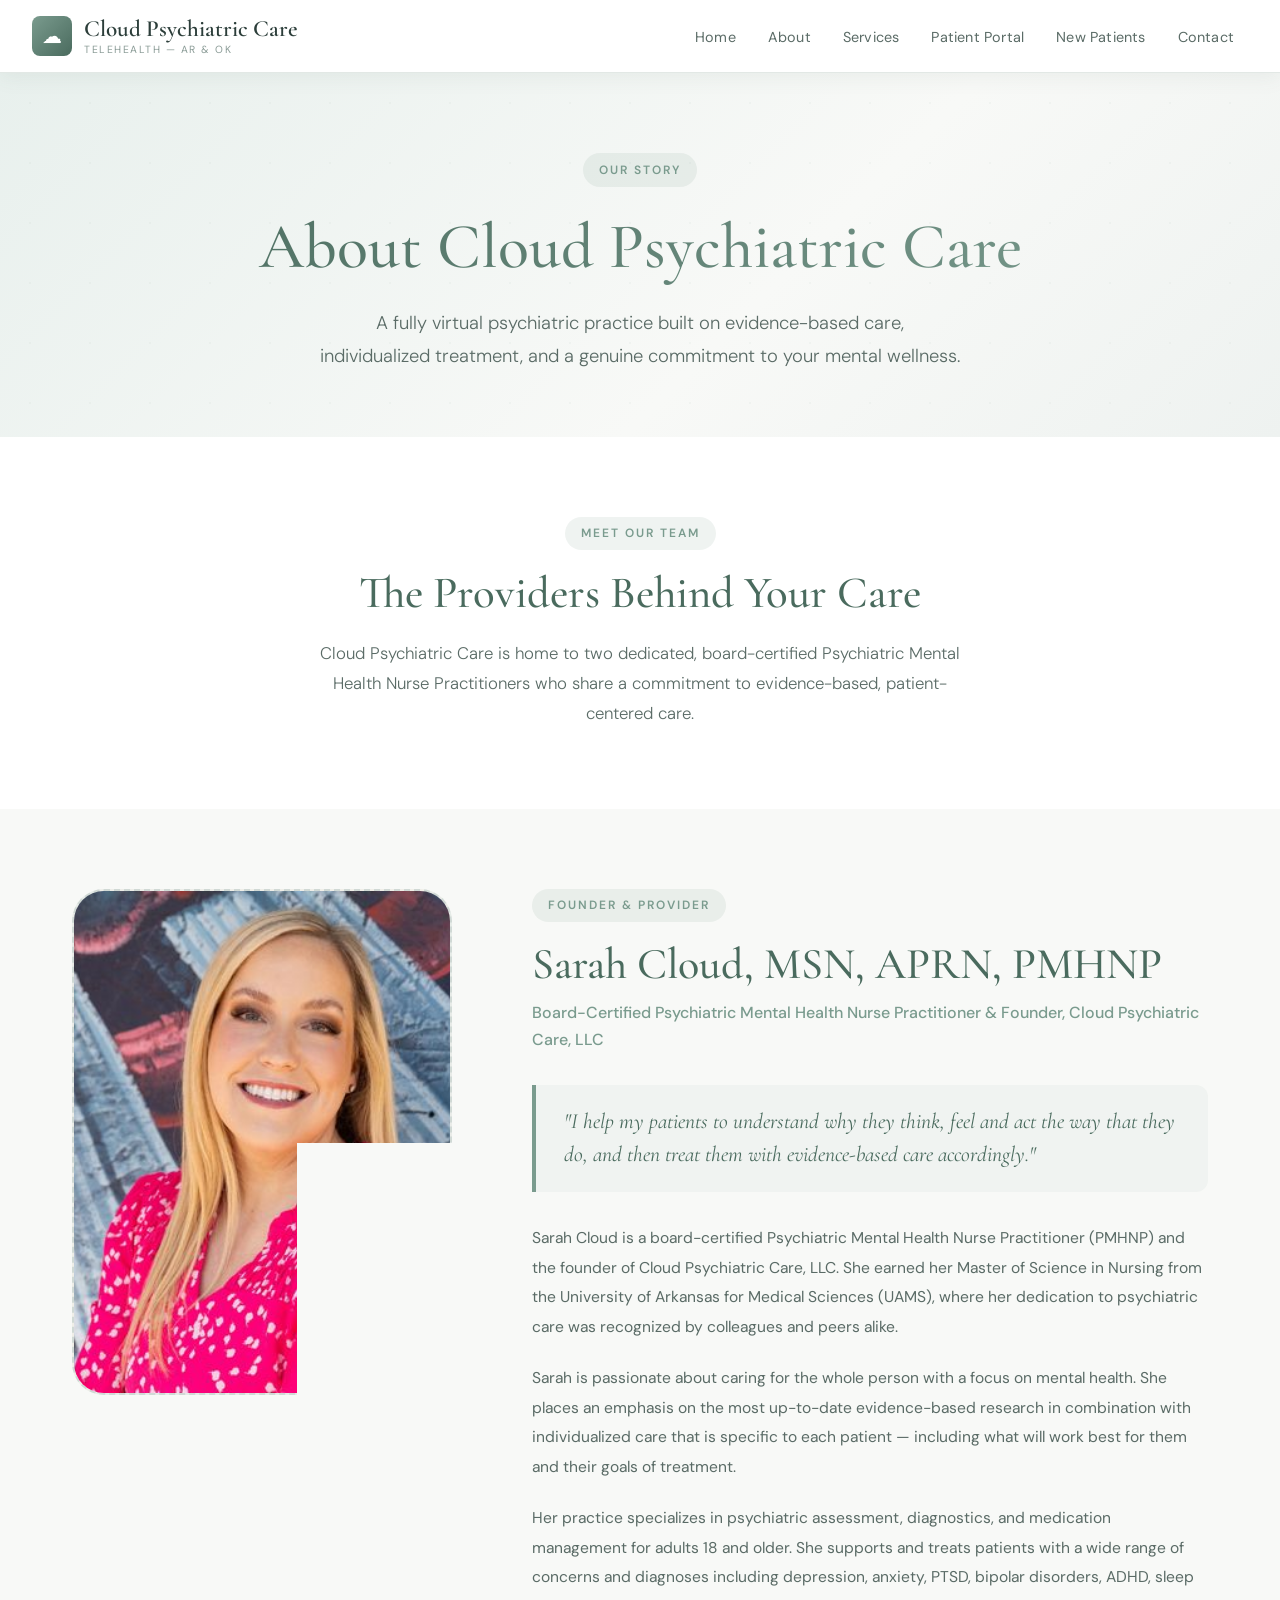
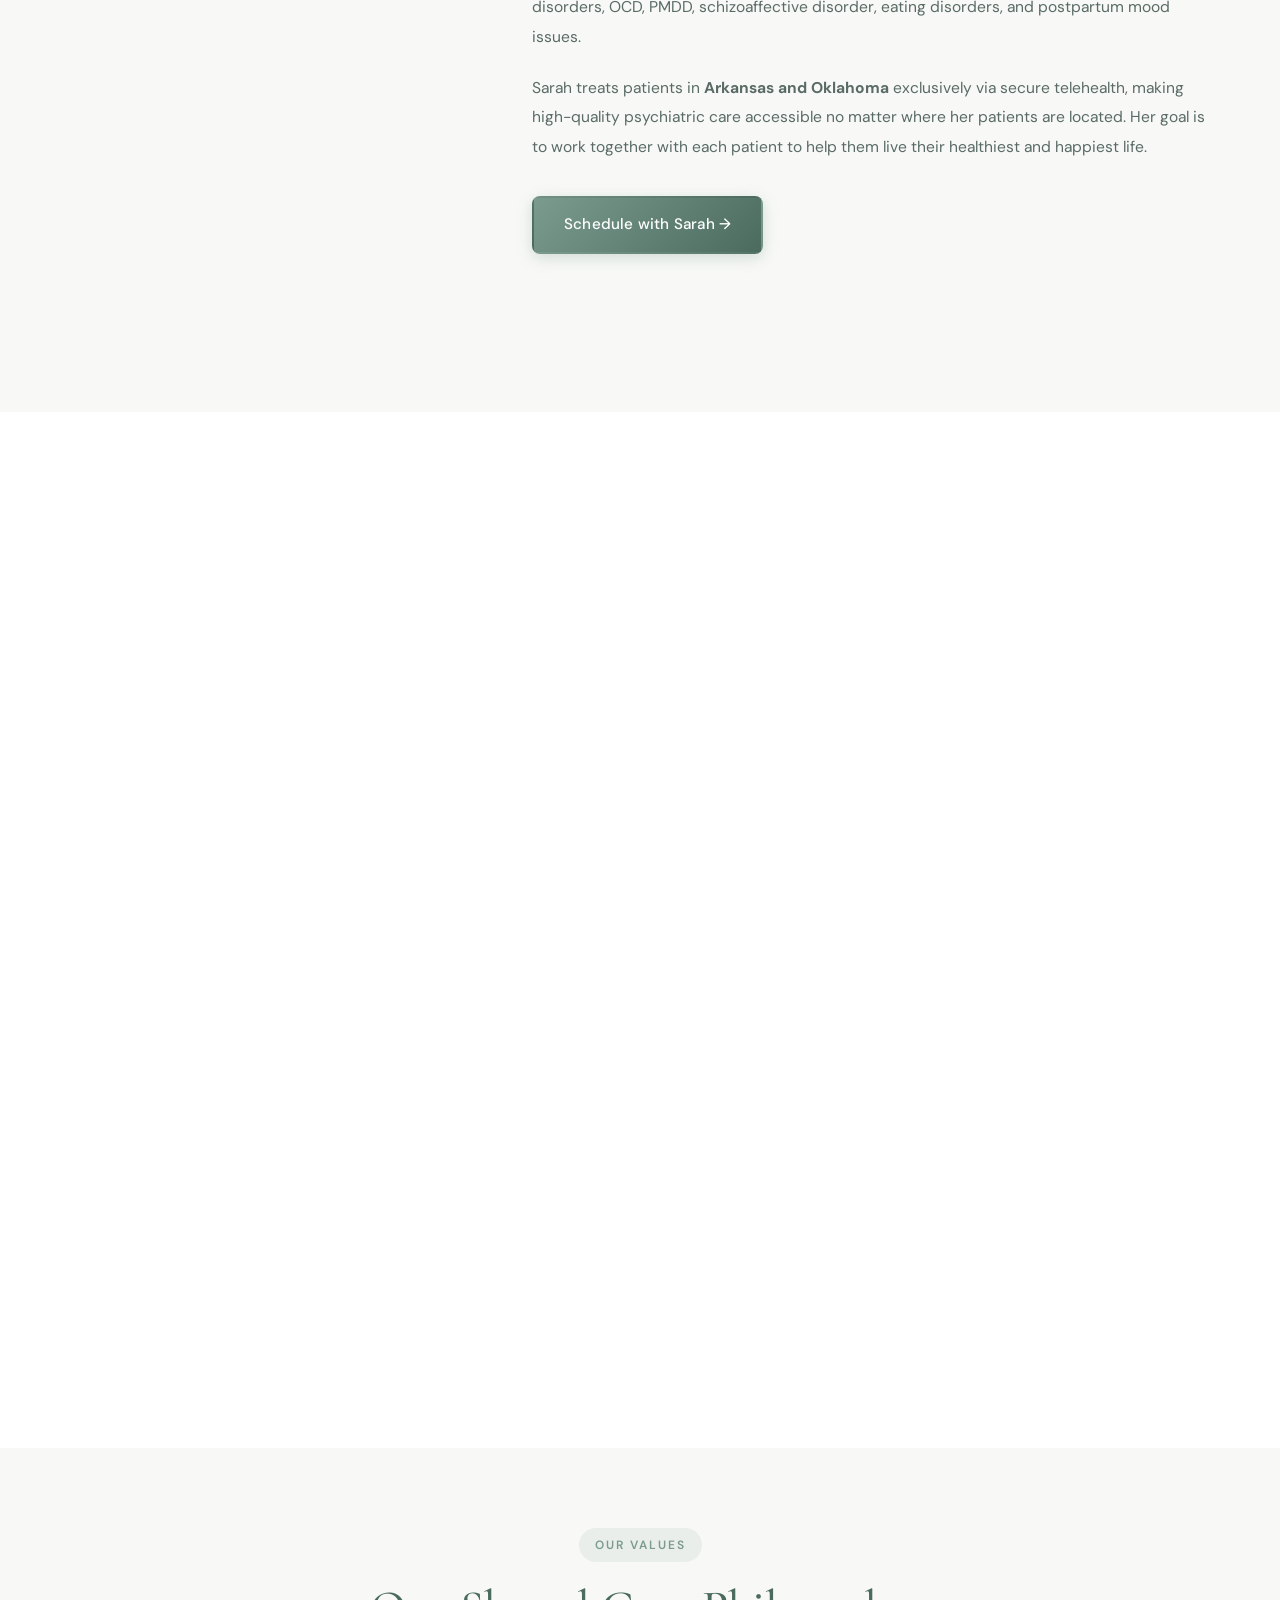
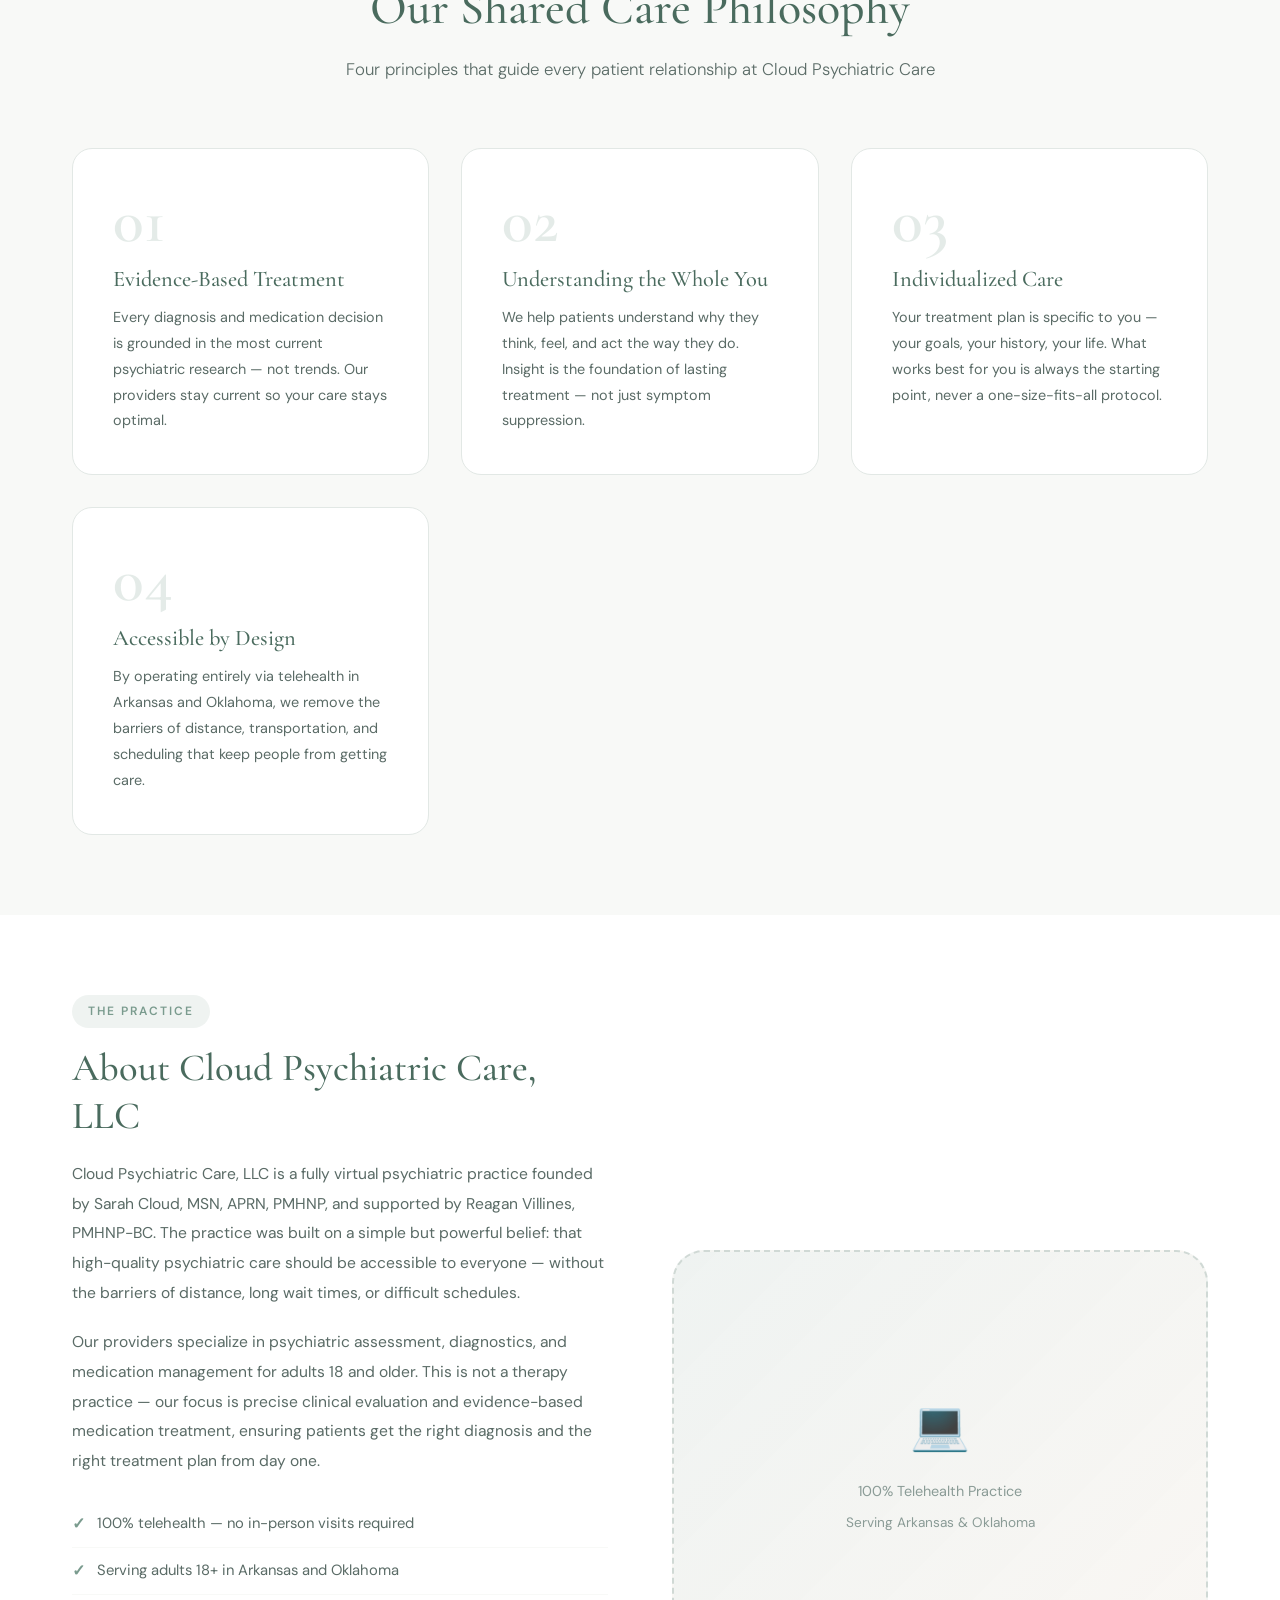
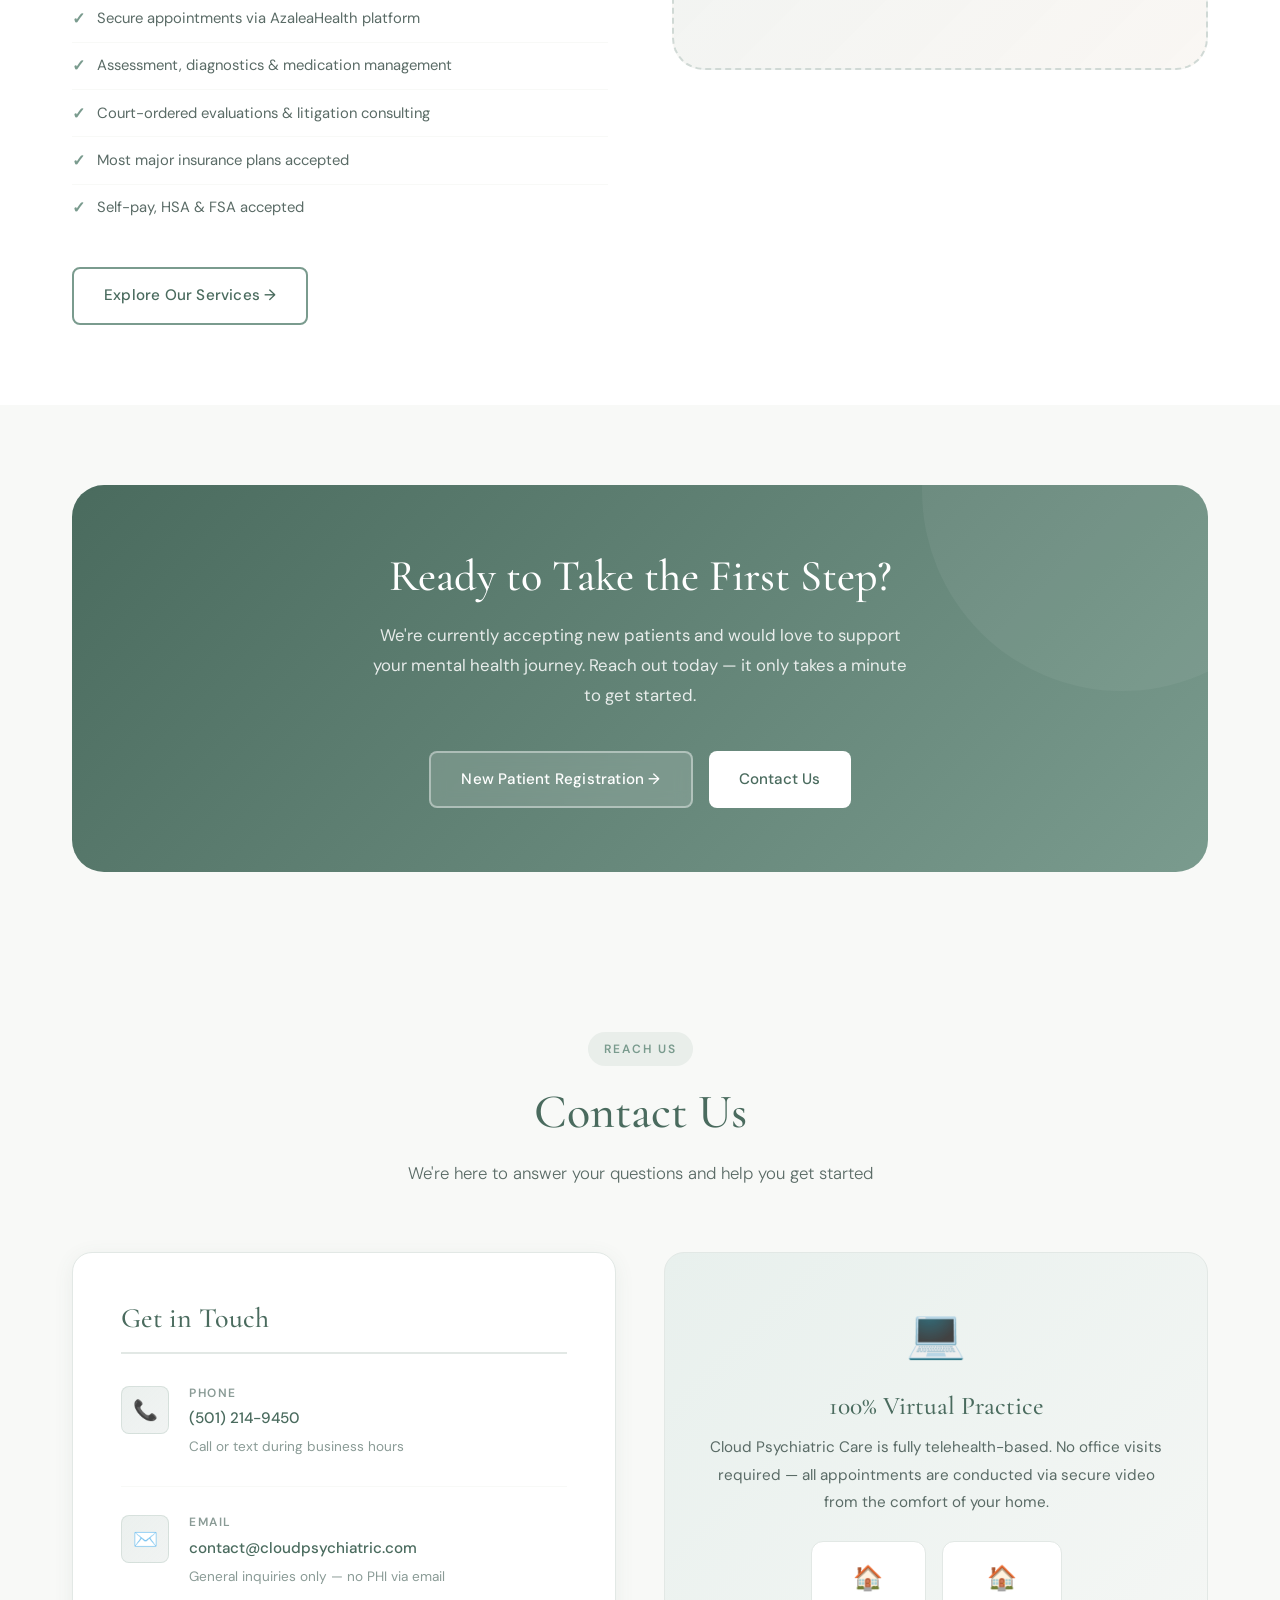
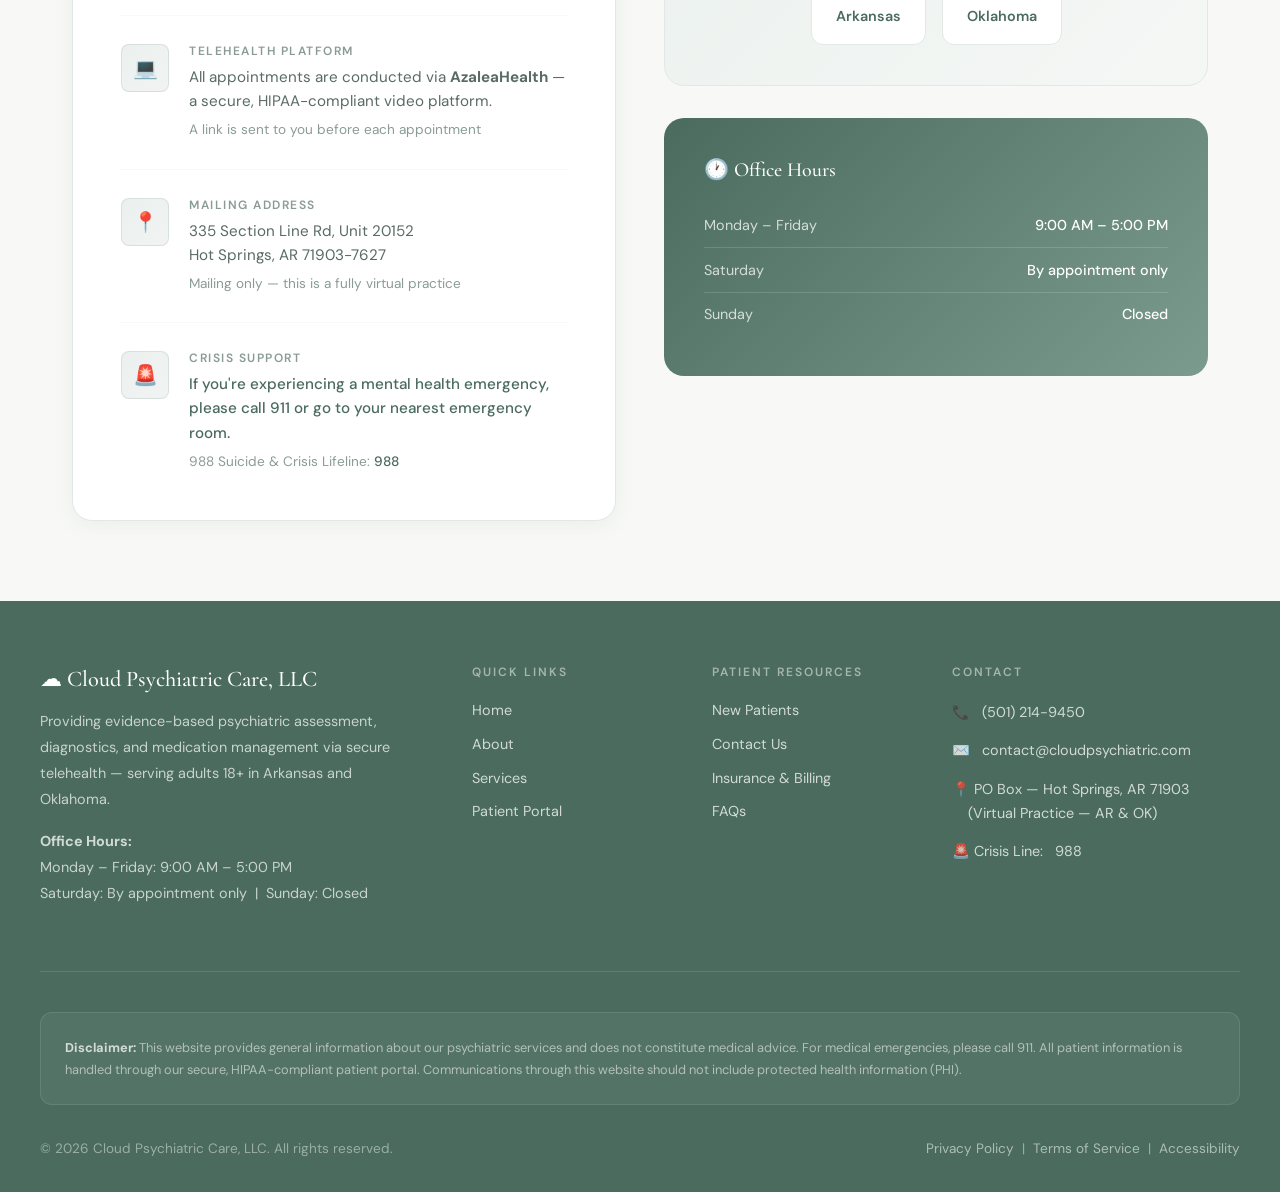
==== About.html @ fbfa19ee "adding in Reagan" ====
﻿<!DOCTYPE html>
<html lang="en">
<head>
    <meta charset="UTF-8">
    <meta name="viewport" content="width=device-width, initial-scale=1.0">
    <title>About — Cloud Psychiatric Care, LLC</title>
    <meta name="description" content="Meet Sarah Cloud, MSN, APRN, PMHNP — board-certified Psychiatric Mental Health Nurse Practitioner and founder of Cloud Psychiatric Care, LLC.">
    <link rel="stylesheet" href="Cloud_Style.css">
    <style>
        /* ── About-specific styles ── */

        /* Provider Bio Section */
        .provider-grid {
            display: grid;
            grid-template-columns: 380px 1fr;
            gap: 5rem;
            align-items: start;
        }

        .provider-photo-card {
            position: sticky;
            top: 6rem;
        }

        .provider-photo-frame {
            width: 100%;
            aspect-ratio: 3/4;
            background: linear-gradient(145deg, rgba(122,155,142,0.15), rgba(184,149,106,0.1));
            border-radius: var(--radius-xl);
            border: 2px dashed var(--neutral-border);
            display: flex;
            flex-direction: column;
            align-items: center;
            justify-content: center;
            color: var(--text-muted);
            text-align: center;
            padding: 2rem;
            font-size: 0.9rem;
            position: relative;
            overflow: hidden;
            margin-bottom: 1.5rem;
        }

            .provider-photo-frame::before {
                content: '';
                position: absolute;
                top: 0;
                left: 0;
                right: 0;
                height: 4px;
            }

            .provider-photo-frame .photo-icon {
                font-size: 4rem;
                margin-bottom: 1rem;
            }

        .provider-credentials {
            background: var(--white);
            border: 1px solid var(--neutral-mid);
            border-radius: var(--radius-lg);
            padding: 1.75rem;
            box-shadow: var(--shadow-soft);
        }

            .provider-credentials h4 {
                font-family: 'DM Sans', sans-serif;
                font-size: 0.72rem;
                font-weight: 600;
                letter-spacing: 2px;
                text-transform: uppercase;
                color: var(--text-muted);
                margin-bottom: 1.1rem;
            }

        .credential-item {
            display: flex;
            align-items: flex-start;
            gap: 0.75rem;
            padding: 0.65rem 0;
            border-bottom: 1px solid var(--neutral-light);
            font-size: 0.875rem;
            color: var(--text-secondary);
        }

            .credential-item:last-child {
                border-bottom: none;
            }

            .credential-item .badge {
                background: rgba(122,155,142,0.12);
                color: var(--primary-deep);
                border-radius: 4px;
                padding: 0.2rem 0.5rem;
                font-size: 0.72rem;
                font-weight: 600;
                letter-spacing: 0.5px;
                flex-shrink: 0;
                margin-top: 1px;
            }

        /* Bio Content */
        .provider-bio h2 {
            font-size: clamp(2rem, 3.5vw, 2.75rem);
            color: var(--primary-deep);
            margin-bottom: 0.5rem;
            line-height: 1.2;
        }

        .provider-bio .title {
            font-size: 1rem;
            color: var(--primary-sage);
            font-weight: 500;
            margin-bottom: 2rem;
            display: block;
            font-family: 'DM Sans', sans-serif;
        }

        .provider-bio p {
            color: var(--text-secondary);
            line-height: 1.9;
            margin-bottom: 1.35rem;
            font-size: 0.975rem;
        }

        .provider-bio blockquote {
            border-left: 4px solid var(--primary-sage);
            padding: 1.25rem 1.75rem;
            margin: 2rem 0;
            background: rgba(122,155,142,0.06);
            border-radius: 0 var(--radius-md) var(--radius-md) 0;
            font-family: 'Cormorant Garamond', serif;
            font-size: 1.35rem;
            color: var(--primary-deep);
            font-style: italic;
            line-height: 1.55;
        }

        /* ── Philosophy Section ── */
        .philosophy-grid {
            display: grid;
            grid-template-columns: repeat(auto-fit, minmax(280px, 1fr));
            gap: 2rem;
        }

        .philosophy-card {
            padding: 2.5rem;
            background: var(--white);
            border-radius: var(--radius-lg);
            border: 1px solid var(--neutral-mid);
            transition: var(--transition);
            position: relative;
            overflow: hidden;
        }

            .philosophy-card::before {
                content: '';
                position: absolute;
                top: 0;
                left: 0;
                right: 0;
                height: 3px;
                background: linear-gradient(90deg, var(--primary-sage), var(--primary-deep));
                transform: scaleX(0);
                transition: transform 0.3s ease;
                transform-origin: left;
            }

            .philosophy-card:hover::before {
                transform: scaleX(1);
            }

            .philosophy-card:hover {
                transform: translateY(-6px);
                box-shadow: var(--shadow-medium);
            }

        .philosophy-num {
            font-family: 'Cormorant Garamond', serif;
            font-size: 4rem;
            font-weight: 600;
            color: rgba(122,155,142,0.2);
            line-height: 1;
            margin-bottom: 0.75rem;
        }

        .philosophy-card h3 {
            font-size: 1.4rem;
            color: var(--primary-deep);
            margin-bottom: 0.75rem;
        }

        .philosophy-card p {
            color: var(--text-secondary);
            font-size: 0.9rem;
            line-height: 1.8;
        }

        /* ── Practice Section ── */
        .practice-grid {
            display: grid;
            grid-template-columns: 1fr 1fr;
            gap: 4rem;
            align-items: center;
        }

        .practice-content h2 {
            font-size: clamp(1.9rem, 3vw, 2.6rem);
            color: var(--primary-deep);
            margin-bottom: 1.25rem;
        }

        .practice-content p {
            color: var(--text-secondary);
            line-height: 1.9;
            margin-bottom: 1.25rem;
            font-size: 0.975rem;
        }

        .practice-features {
            list-style: none;
            margin: 1.5rem 0;
        }

            .practice-features li {
                display: flex;
                align-items: center;
                gap: 0.75rem;
                padding: 0.6rem 0;
                color: var(--text-secondary);
                font-size: 0.925rem;
                border-bottom: 1px solid var(--neutral-light);
            }

                .practice-features li:last-child {
                    border-bottom: none;
                }

                .practice-features li::before {
                    content: '✓';
                    color: var(--primary-sage);
                    font-weight: 700;
                    flex-shrink: 0;
                    font-size: 1rem;
                }

        .practice-visual {
            background: linear-gradient(135deg, rgba(122,155,142,0.12), rgba(184,149,106,0.08));
            border-radius: var(--radius-xl);
            min-height: 420px;
            display: flex;
            align-items: center;
            justify-content: center;
            border: 2px dashed var(--neutral-border);
            text-align: center;
            color: var(--text-muted);
            padding: 2rem;
            font-size: 0.9rem;
        }

            .practice-visual strong {
                display: block;
                font-size: 3rem;
                margin-bottom: 0.75rem;
            }

        /* ── CTA Banner ── */
        .cta-banner {
            background: linear-gradient(135deg, var(--primary-deep) 0%, var(--primary-sage) 100%);
            border-radius: var(--radius-xl);
            padding: 4rem;
            text-align: center;
            color: var(--white);
            position: relative;
            overflow: hidden;
        }

            .cta-banner::before {
                content: '';
                position: absolute;
                top: -50%;
                right: -10%;
                width: 400px;
                height: 400px;
                border-radius: 50%;
                background: rgba(255,255,255,0.05);
            }

            .cta-banner h2 {
                color: var(--white);
                font-size: clamp(1.9rem, 3.5vw, 2.75rem);
                margin-bottom: 1rem;
                position: relative;
            }

            .cta-banner p {
                color: rgba(255,255,255,0.85);
                font-size: 1.05rem;
                margin-bottom: 2.5rem;
                max-width: 540px;
                margin-left: auto;
                margin-right: auto;
                line-height: 1.8;
                position: relative;
            }

            .cta-banner .btn-group {
                display: flex;
                gap: 1rem;
                justify-content: center;
                flex-wrap: wrap;
                position: relative;
            }

        @media (max-width: 1024px) {
            .provider-grid {
                grid-template-columns: 1fr;
            }

            .provider-photo-card {
                position: static;
                max-width: 420px;
            }

            .practice-grid {
                grid-template-columns: 1fr;
                gap: 2.5rem;
            }

            .practice-visual {
                min-height: 280px;
            }
        }

        @media (max-width: 768px) {
            .cta-banner {
                padding: 3rem 2rem;
            }

            .provider-photo-frame {
                aspect-ratio: 4/3;
            }
        }
    </style>
</head>
<body>

<!-- ══════════════ HEADER ══════════════ -->
<header class="header">
    <nav class="nav-container">
        <a href="index.html" class="logo">
            <div class="logo-icon">☁</div>
            <div class="logo-text">
                Cloud Psychiatric Care
                <span>Telehealth &mdash; AR &amp; OK</span>
            </div>
        </a>
        <button class="mobile-menu-btn" onclick="toggleMobileMenu()" aria-label="Toggle navigation">☰</button>
        <ul class="nav-links" id="navLinks">
            <li><a href="index.html">Home</a></li>
            <li><a href="about.html">About</a></li>
            <li><a href="services.html">Services</a></li>
            <li><a href="index.html#portal">Patient Portal</a></li>
            <li><a href="index.html#new-patients">New Patients</a></li>
            <li><a href="#contact">Contact</a></li>
        </ul>
    </nav>
</header>
 
<!-- ══════════════ PAGE HERO ══════════════ -->
<section class="page-hero">
    <div class="container">
        <div class="page-hero__tag">Our Story</div>
        <h1 class="page-hero__title">About Cloud Psychiatric Care</h1>
        <p class="page-hero__subtitle">A fully virtual psychiatric practice built on evidence-based care, individualized treatment, and a genuine commitment to your mental wellness.</p>
    </div>
</section>
 
<!-- ══════════════ TEAM INTRO ══════════════ -->
<section class="section section--alt fade-in-section">
    <div class="container" style="text-align: center; max-width: 720px;">
        <div class="section-tag">Meet Our Team</div>
        <h2 class="section-title" style="font-size: clamp(2rem, 3.5vw, 2.8rem);">The Providers Behind Your Care</h2>
        <p class="section-subtitle">Cloud Psychiatric Care is home to two dedicated, board-certified Psychiatric Mental Health Nurse Practitioners who share a commitment to evidence-based, patient-centered care.</p>
    </div>
</section>
 
<!-- ══════════════ SARAH CLOUD ══════════════ -->
<section class="section fade-in-section" style="background: var(--neutral-light);">
    <div class="container">
        <div class="provider-grid">
 
                <div class="provider-photo-card">
                    <div class="provider-photo-frame" style="padding: 0; display: block;">
                        <img src="Sarah_Headshot.jpeg" 
                             alt="Sarah's Headshot" 
                             style="width: 100%; height: 100%; object-fit: cover; display: block;">
                </div>
                <div class="provider-credentials">
                    <h4>Credentials &amp; Qualifications</h4>
                    <div class="credential-item">
                        <span class="badge">PMHNP</span> Board-Certified Psychiatric Mental Health Nurse Practitioner
                    </div>
                    <div class="credential-item">
                        <span class="badge">MSN</span> Master of Science in Nursing — UAMS
                    </div>
                    <div class="credential-item">
                        <span class="badge">APRN</span> Advanced Practice Registered Nurse
                    </div>
                    <div class="credential-item">
                        <span class="badge">AR</span> Licensed — Arkansas Board of Nursing (#120620)
                    </div>
                    <div class="credential-item">
                        <span class="badge">OK</span> Licensed — Oklahoma State Board of Nursing
                    </div>
                    <div class="credential-item">
                        <span class="badge">RX</span> Licensed to Prescribe in AR &amp; OK
                    </div>
                    <div class="credential-item">
                        <span class="badge">SPEC</span> Assessment, Diagnostics &amp; Medication Management
                    </div>
                </div>
            </div>
 
            <div class="provider-bio">
                <div class="section-tag">Founder &amp; Provider</div>
                <h2>Sarah Cloud, MSN, APRN, PMHNP</h2>
                <span class="title">Board-Certified Psychiatric Mental Health Nurse Practitioner &amp; Founder, Cloud Psychiatric Care, LLC</span>
 
                <blockquote>
                    "I help my patients to understand why they think, feel and act the way that they do, and then treat them with evidence-based care accordingly."
                </blockquote>
 
                <p>Sarah Cloud is a board-certified Psychiatric Mental Health Nurse Practitioner (PMHNP) and the founder of Cloud Psychiatric Care, LLC. She earned her Master of Science in Nursing from the University of Arkansas for Medical Sciences (UAMS), where her dedication to psychiatric care was recognized by colleagues and peers alike.</p>
 
                <p>Sarah is passionate about caring for the whole person with a focus on mental health. She places an emphasis on the most up-to-date evidence-based research in combination with individualized care that is specific to each patient — including what will work best for them and their goals of treatment.</p>
 
                <p>Her practice specializes in psychiatric assessment, diagnostics, and medication management for adults 18 and older. She supports and treats patients with a wide range of concerns and diagnoses including depression, anxiety, PTSD, bipolar disorders, ADHD, sleep disorders, OCD, PMDD, schizoaffective disorder, eating disorders, and postpartum mood issues.</p>
 
                <p>Sarah treats patients in <strong>Arkansas and Oklahoma</strong> exclusively via secure telehealth, making high-quality psychiatric care accessible no matter where her patients are located. Her goal is to work together with each patient to help them live their healthiest and happiest life.</p>
 
                <a href="index.html#new-patients" class="btn btn--primary" style="margin-top: 0.75rem;">Schedule with Sarah →</a>
            </div>
        </div>
    </div>
</section>
 
<!-- ══════════════ REAGAN VILLINES ══════════════ -->
<section class="section section--alt fade-in-section">
    <div class="container">
        <div class="provider-grid">
 
            <div class="provider-photo-card">
                <div class="provider-photo-frame" style="padding: 0; display: block;">
                    <img src="Sarah_Headshot.jpeg" 
                            alt="Sarah's Headshot" 
                            style="width: 100%; height: 100%; object-fit: cover; display: block;">
                </div>
                <div class="provider-credentials">
                    <h4>Credentials &amp; Qualifications</h4>
                    <div class="credential-item">
                        <span class="badge">PMHNP-BC</span> Board-Certified Psychiatric Mental Health Nurse Practitioner
                    </div>
                    <div class="credential-item">
                        <span class="badge">25+</span> Years in the Medical Field
                    </div>
                    <div class="credential-item">
                        <span class="badge">SPEC</span> Medication Management &amp; Psychotherapy
                    </div>
                    <div class="credential-item">
                        <span class="badge">FOCUS</span> Holistic Mental Wellness &amp; Inner Growth
                    </div>
                </div>
            </div>
 
            <div class="provider-bio">
                <div class="section-tag">Provider</div>
                <h2>Reagan Villines, PMHNP-BC</h2>
                <span class="title">Board-Certified Psychiatric Mental Health Nurse Practitioner</span>
 
                <blockquote>
                    "True healing comes from within — there is no quick fix. My goal is to empower my patients to take back control of their lives."
                </blockquote>
 
                <p>Reagan Villines, PMHNP-BC, is a board-certified Psychiatric Mental Health Nurse Practitioner with over 25 years of experience in the medical field. Throughout her career, she has remained steadfast in her dedication to helping each person she encounters become the best version of themselves.</p>
 
                <p>Reagan takes a personalized approach to mental wellness, blending medication management, psychotherapy, and inner growth practices to help her patients thrive. She believes that true healing comes from within — with no quick fix — and that sustainable wellbeing is built through insight, intention, and consistent support.</p>
 
                <p>Her goal is to empower patients to take back control of their lives, guiding them toward clarity, balance, and lasting well-being. Reagan meets each patient where they are and walks alongside them on the journey forward.</p>
 
                <a href="index.html#new-patients" class="btn btn--primary" style="margin-top: 0.75rem;">Schedule with Reagan →</a>
            </div>
        </div>
    </div>
</section>
 
<!-- ══════════════ SHARED PHILOSOPHY ══════════════ -->
<section class="section fade-in-section" style="background: var(--neutral-light);">
    <div class="container">
        <div class="section-header">
            <div class="section-tag">Our Values</div>
            <h2 class="section-title">Our Shared Care Philosophy</h2>
            <p class="section-subtitle">Four principles that guide every patient relationship at Cloud Psychiatric Care</p>
        </div>
        <div class="philosophy-grid">
            <div class="philosophy-card">
                <div class="philosophy-num">01</div>
                <h3>Evidence-Based Treatment</h3>
                <p>Every diagnosis and medication decision is grounded in the most current psychiatric research — not trends. Our providers stay current so your care stays optimal.</p>
            </div>
            <div class="philosophy-card">
                <div class="philosophy-num">02</div>
                <h3>Understanding the Whole You</h3>
                <p>We help patients understand why they think, feel, and act the way they do. Insight is the foundation of lasting treatment — not just symptom suppression.</p>
            </div>
            <div class="philosophy-card">
                <div class="philosophy-num">03</div>
                <h3>Individualized Care</h3>
                <p>Your treatment plan is specific to you — your goals, your history, your life. What works best for you is always the starting point, never a one-size-fits-all protocol.</p>
            </div>
            <div class="philosophy-card">
                <div class="philosophy-num">04</div>
                <h3>Accessible by Design</h3>
                <p>By operating entirely via telehealth in Arkansas and Oklahoma, we remove the barriers of distance, transportation, and scheduling that keep people from getting care.</p>
            </div>
        </div>
    </div>
</section>
 
<!-- ══════════════ ABOUT THE PRACTICE ══════════════ -->
<section class="section section--alt fade-in-section">
    <div class="container">
        <div class="practice-grid">
            <div class="practice-content">
                <div class="section-tag">The Practice</div>
                <h2>About Cloud Psychiatric Care, LLC</h2>
                <p>Cloud Psychiatric Care, LLC is a fully virtual psychiatric practice founded by Sarah Cloud, MSN, APRN, PMHNP, and supported by Reagan Villines, PMHNP-BC. The practice was built on a simple but powerful belief: that high-quality psychiatric care should be accessible to everyone — without the barriers of distance, long wait times, or difficult schedules.</p>
                <p>Our providers specialize in psychiatric assessment, diagnostics, and medication management for adults 18 and older. This is not a therapy practice — our focus is precise clinical evaluation and evidence-based medication treatment, ensuring patients get the right diagnosis and the right treatment plan from day one.</p>
                <ul class="practice-features">
                    <li>100% telehealth — no in-person visits required</li>
                    <li>Serving adults 18+ in Arkansas and Oklahoma</li>
                    <li>Secure appointments via AzaleaHealth platform</li>
                    <li>Assessment, diagnostics &amp; medication management</li>
                    <li>Court-ordered evaluations &amp; litigation consulting</li>
                    <li>Most major insurance plans accepted</li>
                    <li>Self-pay, HSA &amp; FSA accepted</li>
                </ul>
                <a href="services.html" class="btn btn--secondary" style="margin-top: 0.75rem;">Explore Our Services →</a>
            </div>
            <div class="practice-visual">
                <div>
                    <strong>💻</strong>
                    100% Telehealth Practice<br>
                    <span style="font-size: 0.85rem; margin-top: 0.5rem; display: block;">Serving Arkansas &amp; Oklahoma</span>
                </div>
            </div>
        </div>
    </div>
</section>
 
<!-- ══════════════ CTA ══════════════ -->
<section class="section fade-in-section" style="background: var(--neutral-light);">
    <div class="container">
        <div class="cta-banner">
            <h2>Ready to Take the First Step?</h2>
            <p>We're currently accepting new patients and would love to support your mental health journey. Reach out today — it only takes a minute to get started.</p>
            <div class="btn-group">
                <a href="index.html#new-patients" class="btn btn--ghost">New Patient Registration →</a>
                <a href="#contact" class="btn" style="background: var(--white); color: var(--primary-deep); border: none;">Contact Us</a>
            </div>
        </div>
    </div>
</section>
 
<!-- ══════════════ CONTACT ══════════════ -->
<section id="contact" class="section contact-section fade-in-section">
    <div class="container">
        <div class="section-header">
            <div class="section-tag">Reach Us</div>
            <h2 class="section-title">Contact Us</h2>
            <p class="section-subtitle">We're here to answer your questions and help you get started</p>
        </div>
        <div class="contact-grid">
            <div class="contact-info-panel">
                <h3>Get in Touch</h3>
                <div class="contact-item">
                    <div class="contact-icon">📞</div>
                    <div class="contact-details">
                        <h4>Phone</h4>
                        <p><a href="tel:5012149450">(501) 214-9450</a></p>
                        <p class="note">Call or text during business hours</p>
                    </div>
                </div>
                <div class="contact-item">
                    <div class="contact-icon">✉️</div>
                    <div class="contact-details">
                        <h4>Email</h4>
                        <p><a href="mailto:contact@cloudpsychiatric.com">contact@cloudpsychiatric.com</a></p>
                        <p class="note">General inquiries only — no PHI via email</p>
                    </div>
                </div>
                <div class="contact-item">
                    <div class="contact-icon">💻</div>
                    <div class="contact-details">
                        <h4>Telehealth Platform</h4>
                        <p>All appointments are conducted via <strong>AzaleaHealth</strong> — a secure, HIPAA-compliant video platform.</p>
                        <p class="note">A link is sent to you before each appointment</p>
                    </div>
                </div>
                <div class="contact-item">
                    <div class="contact-icon">📍</div>
                    <div class="contact-details">
                        <h4>Mailing Address</h4>
                        <p>335 Section Line Rd, Unit 20152<br>Hot Springs, AR 71903-7627</p>
                        <p class="note">Mailing only — this is a fully virtual practice</p>
                    </div>
                </div>
                <div class="contact-item">
                    <div class="contact-icon">🚨</div>
                    <div class="contact-details">
                        <h4>Crisis Support</h4>
                        <p class="contact-crisis">If you're experiencing a mental health emergency, please call 911 or go to your nearest emergency room.</p>
                        <p class="note">988 Suicide &amp; Crisis Lifeline: <a href="tel:988">988</a></p>
                    </div>
                </div>
            </div>
            <div>
                <div style="background: linear-gradient(135deg, #E8F0ED, #F5F7F5); border-radius: var(--radius-lg); padding: 2.5rem; border: 1px solid var(--neutral-mid); margin-bottom: 1.5rem; text-align: center;">
                    <div style="font-size: 3rem; margin-bottom: 1rem;">💻</div>
                    <h3 style="color: var(--primary-deep); font-size: 1.6rem; margin-bottom: 0.75rem;">100% Virtual Practice</h3>
                    <p style="color: var(--text-secondary); font-size: 0.95rem; line-height: 1.8; margin-bottom: 1.5rem;">Cloud Psychiatric Care is fully telehealth-based. No office visits required — all appointments are conducted via secure video from the comfort of your home.</p>
                    <div style="display: flex; gap: 1rem; justify-content: center; flex-wrap: wrap;">
                        <div style="background: var(--white); border: 1px solid var(--neutral-mid); border-radius: var(--radius-md); padding: 1rem 1.5rem; text-align: center;">
                            <div style="font-size: 1.5rem;">🏠</div>
                            <div style="font-weight: 600; color: var(--primary-deep); font-size: 0.9rem; margin-top: 0.35rem;">Arkansas</div>
                        </div>
                        <div style="background: var(--white); border: 1px solid var(--neutral-mid); border-radius: var(--radius-md); padding: 1rem 1.5rem; text-align: center;">
                            <div style="font-size: 1.5rem;">🏠</div>
                            <div style="font-weight: 600; color: var(--primary-deep); font-size: 0.9rem; margin-top: 0.35rem;">Oklahoma</div>
                        </div>
                    </div>
                </div>
                <div class="hours-card">
                    <h4>🕐 Office Hours</h4>
                    <div class="hours-row"><span class="day">Monday – Friday</span><span class="time">9:00 AM – 5:00 PM</span></div>
                    <div class="hours-row"><span class="day">Saturday</span><span class="time">By appointment only</span></div>
                    <div class="hours-row"><span class="day">Sunday</span><span class="time">Closed</span></div>
                </div>
            </div>
        </div>
    </div>
</section>
 
<!-- ══════════════ FOOTER ══════════════ -->
<footer class="footer">
    <div class="footer-container">
        <div class="footer-grid">
            <div class="footer-brand">
                <h3>☁ Cloud Psychiatric Care, LLC</h3>
                <p>Providing evidence-based psychiatric assessment, diagnostics, and medication management via secure telehealth — serving adults 18+ in Arkansas and Oklahoma.</p>
                <p><strong style="color: rgba(255,255,255,0.75);">Office Hours:</strong><br>
                Monday – Friday: 9:00 AM – 5:00 PM<br>
                Saturday: By appointment only &nbsp;|&nbsp; Sunday: Closed</p>
            </div>
            <div class="footer-col">
                <h4>Quick Links</h4>
                <ul class="footer-links">
                    <li><a href="index.html">Home</a></li>
                    <li><a href="about.html">About</a></li>
                    <li><a href="services.html">Services</a></li>
                    <li><a href="index.html#portal">Patient Portal</a></li>
                </ul>
            </div>
            <div class="footer-col">
                <h4>Patient Resources</h4>
                <ul class="footer-links">
                    <li><a href="index.html#new-patients">New Patients</a></li>
                    <li><a href="#contact">Contact Us</a></li>
                    <li><a href="#">Insurance &amp; Billing</a></li>
                    <li><a href="#">FAQs</a></li>
                </ul>
            </div>
            <div class="footer-col">
                <h4>Contact</h4>
                <div class="footer-contact-item">📞 <a href="tel:5012149450">(501) 214-9450</a></div>
                <div class="footer-contact-item">✉️ <a href="mailto:contact@cloudpsychiatric.com">contact@cloudpsychiatric.com</a></div>
                <div class="footer-contact-item">📍 PO Box — Hot Springs, AR 71903<br>&nbsp;&nbsp;&nbsp;&nbsp;(Virtual Practice — AR &amp; OK)</div>
                <div class="footer-contact-item">🚨 Crisis Line: <a href="tel:988">988</a></div>
            </div>
        </div>
        <div class="disclaimer">
            <strong>Disclaimer:</strong> This website provides general information about our psychiatric services and does not constitute medical advice. For medical emergencies, please call 911. All patient information is handled through our secure, HIPAA-compliant patient portal. Communications through this website should not include protected health information (PHI).
        </div>
        <div class="footer-bottom">
            <p>&copy; 2026 Cloud Psychiatric Care, LLC. All rights reserved.</p>
            <p><a href="#">Privacy Policy</a> &nbsp;|&nbsp; <a href="#">Terms of Service</a> &nbsp;|&nbsp; <a href="#">Accessibility</a></p>
        </div>
    </div>
</footer>
 
<script src="main.js"></script>
</body>
</html>
---- Cloud_Style.css ----
﻿/* ============================================================
   Cloud Psychiatry — Shared Stylesheet
   ============================================================ */

@import url('https://fonts.googleapis.com/css2?family=Cormorant+Garamond:ital,wght@0,400;0,500;0,600;1,400;1,500&family=DM+Sans:wght@300;400;500;600&display=swap');

/* ── CSS Variables ── */
:root {
    --primary-sage: #7A9B8E;
    --primary-deep: #4A6B5E;
    --primary-light: #A8C4BA;
    --accent-warm: #B8956A;
    --accent-warm-light: #D4B08C;
    --neutral-light: #F8F9F7;
    --neutral-cream: #FAF8F5;
    --neutral-mid: #E2E8E5;
    --neutral-border: #D0D9D5;
    --text-primary: #2C3E3A;
    --text-secondary: #5A6B66;
    --text-muted: #8A9B96;
    --white: #FFFFFF;
    --shadow-soft: 0 4px 20px rgba(74, 107, 94, 0.08);
    --shadow-medium: 0 8px 30px rgba(74, 107, 94, 0.12);
    --shadow-strong: 0 16px 48px rgba(74, 107, 94, 0.16);
    --radius-sm: 8px;
    --radius-md: 12px;
    --radius-lg: 20px;
    --radius-xl: 32px;
    --transition: all 0.3s cubic-bezier(0.4, 0, 0.2, 1);
}

/* ── Reset & Base ── */
*, *::before, *::after {
    margin: 0;
    padding: 0;
    box-sizing: border-box;
}

html {
    scroll-behavior: smooth;
}

body {
    font-family: 'DM Sans', -apple-system, sans-serif;
    color: var(--text-primary);
    line-height: 1.7;
    background: var(--neutral-cream);
    overflow-x: hidden;
}

/* ── Typography ── */
h1, h2, h3, h4, h5, h6 {
    font-family: 'Cormorant Garamond', serif;
    font-weight: 500;
    line-height: 1.25;
    color: var(--text-primary);
}

a {
    color: var(--primary-deep);
    transition: var(--transition);
}

    a:hover {
        color: var(--primary-sage);
    }

img {
    max-width: 100%;
    height: auto;
    display: block;
}

/* ── Layout Utilities ── */
.container {
    max-width: 1200px;
    margin: 0 auto;
    padding: 0 2rem;
}

.container--wide {
    max-width: 1400px;
    margin: 0 auto;
    padding: 0 2rem;
}

.section {
    padding: 5rem 2rem;
    position: relative;
}

.section--alt {
    background: var(--white);
}

.section--dark {
    background: var(--primary-deep);
    color: var(--white);
}

.section-header {
    text-align: center;
    margin-bottom: 4rem;
}

.section-tag {
    display: inline-block;
    font-family: 'DM Sans', sans-serif;
    font-size: 0.75rem;
    font-weight: 600;
    letter-spacing: 2px;
    text-transform: uppercase;
    color: var(--primary-sage);
    margin-bottom: 1rem;
    background: rgba(122, 155, 142, 0.12);
    padding: 0.4rem 1rem;
    border-radius: 50px;
}

.section-title {
    font-size: clamp(2rem, 4vw, 3rem);
    margin-bottom: 1rem;
    color: var(--primary-deep);
}

.section-subtitle {
    font-size: 1.05rem;
    color: var(--text-secondary);
    max-width: 640px;
    margin: 0 auto;
    font-weight: 300;
    line-height: 1.8;
}

/* ── Buttons ── */
.btn {
    padding: 0.875rem 1.875rem;
    border-radius: var(--radius-sm);
    text-decoration: none;
    font-family: 'DM Sans', sans-serif;
    font-weight: 500;
    font-size: 0.95rem;
    transition: var(--transition);
    display: inline-flex;
    align-items: center;
    gap: 0.5rem;
    cursor: pointer;
    border: 2px solid transparent;
    letter-spacing: 0.2px;
    white-space: nowrap;
}

.btn--primary {
    background: linear-gradient(135deg, var(--primary-sage), var(--primary-deep));
    color: var(--white);
    box-shadow: 0 4px 15px rgba(122, 155, 142, 0.3);
    border-color: transparent;
}

    .btn--primary:hover {
        transform: translateY(-2px);
        box-shadow: 0 8px 25px rgba(122, 155, 142, 0.4);
        color: var(--white);
    }

.btn--secondary {
    background: transparent;
    color: var(--primary-deep);
    border-color: var(--primary-sage);
}

    .btn--secondary:hover {
        background: var(--primary-sage);
        color: var(--white);
        transform: translateY(-2px);
    }

.btn--ghost {
    background: rgba(255, 255, 255, 0.15);
    color: var(--white);
    border-color: rgba(255, 255, 255, 0.4);
    backdrop-filter: blur(8px);
}

    .btn--ghost:hover {
        background: rgba(255, 255, 255, 0.25);
        color: var(--white);
        transform: translateY(-2px);
    }

/* ── Header / Navigation ── */
.header {
    background: rgba(255, 255, 255, 0.95);
    backdrop-filter: blur(12px);
    -webkit-backdrop-filter: blur(12px);
    position: sticky;
    top: 0;
    z-index: 1000;
    box-shadow: var(--shadow-soft);
    transition: var(--transition);
    border-bottom: 1px solid var(--neutral-mid);
}

    .header.scrolled {
        box-shadow: var(--shadow-medium);
    }

.nav-container {
    max-width: 1400px;
    margin: 0 auto;
    padding: 1rem 2rem;
    display: flex;
    justify-content: space-between;
    align-items: center;
}

/* Logo */
.logo {
    display: flex;
    align-items: center;
    gap: 0.75rem;
    text-decoration: none;
    flex-shrink: 0;
}

.logo-icon {
    width: 40px;
    height: 40px;
    background: linear-gradient(135deg, var(--primary-sage), var(--primary-deep));
    border-radius: var(--radius-sm);
    display: flex;
    align-items: center;
    justify-content: center;
    color: var(--white);
    font-size: 1.25rem;
    flex-shrink: 0;
}

.logo-text {
    font-family: 'Cormorant Garamond', serif;
    font-size: 1.45rem;
    font-weight: 600;
    color: var(--text-primary);
    line-height: 1.2;
}

    .logo-text span {
        display: block;
        font-size: 0.65rem;
        font-family: 'DM Sans', sans-serif;
        font-weight: 400;
        letter-spacing: 1.5px;
        text-transform: uppercase;
        color: var(--text-muted);
    }

/* Nav Links */
.nav-links {
    display: flex;
    gap: 0.25rem;
    list-style: none;
    align-items: center;
}

    .nav-links a {
        text-decoration: none;
        color: var(--text-secondary);
        font-weight: 400;
        font-size: 0.9rem;
        letter-spacing: 0.2px;
        transition: var(--transition);
        padding: 0.5rem 0.875rem;
        border-radius: var(--radius-sm);
        position: relative;
    }

        .nav-links a:hover {
            color: var(--primary-deep);
            background: rgba(122, 155, 142, 0.08);
        }

        .nav-links a.active {
            color: var(--primary-deep);
            font-weight: 500;
        }

            .nav-links a.active::after {
                content: '';
                position: absolute;
                bottom: 2px;
                left: 0.875rem;
                right: 0.875rem;
                height: 2px;
                background: var(--primary-sage);
                border-radius: 2px;
            }

    .nav-links .nav-cta a {
        background: linear-gradient(135deg, var(--primary-sage), var(--primary-deep));
        color: var(--white);
        padding: 0.5rem 1.25rem;
        border-radius: var(--radius-sm);
        font-weight: 500;
    }

        .nav-links .nav-cta a:hover {
            transform: translateY(-1px);
            box-shadow: 0 4px 12px rgba(122, 155, 142, 0.35);
            color: var(--white);
            background: linear-gradient(135deg, var(--primary-sage), var(--primary-deep));
        }

        .nav-links .nav-cta a.active::after {
            display: none;
        }

/* Mobile Menu */
.mobile-menu-btn {
    display: none;
    background: none;
    border: none;
    font-size: 1.5rem;
    color: var(--text-primary);
    cursor: pointer;
    padding: 0.25rem;
    line-height: 1;
}

/* ── Page Hero (reusable for inner pages) ── */
.page-hero {
    background: linear-gradient(135deg, #E8F0ED 0%, #F8F9F7 60%, #EEF2F0 100%);
    padding: 5rem 2rem 4rem;
    position: relative;
    overflow: hidden;
    text-align: center;
}

    .page-hero::before {
        content: '';
        position: absolute;
        inset: 0;
        background: url("data:image/svg+xml,%3Csvg width='60' height='60' xmlns='http://www.w3.org/2000/svg'%3E%3Cpath d='M0 0h60v60H0z' fill='none'/%3E%3Ccircle cx='30' cy='30' r='1' fill='rgba(122,155,142,0.12)'/%3E%3C/svg%3E");
        opacity: 0.6;
    }

    .page-hero .container {
        position: relative;
        z-index: 1;
    }

.page-hero__tag {
    display: inline-block;
    font-size: 0.75rem;
    font-weight: 600;
    letter-spacing: 2px;
    text-transform: uppercase;
    color: var(--primary-sage);
    background: rgba(122, 155, 142, 0.12);
    padding: 0.4rem 1rem;
    border-radius: 50px;
    margin-bottom: 1.25rem;
}

.page-hero__title {
    font-size: clamp(2.5rem, 5vw, 4rem);
    color: var(--primary-deep);
    margin-bottom: 1.25rem;
    background: linear-gradient(135deg, var(--primary-deep), var(--primary-sage));
    -webkit-background-clip: text;
    -webkit-text-fill-color: transparent;
    background-clip: text;
}

.page-hero__subtitle {
    font-size: 1.15rem;
    color: var(--text-secondary);
    max-width: 640px;
    margin: 0 auto;
    line-height: 1.8;
    font-weight: 300;
}

/* ── Cards ── */
.card {
    background: var(--white);
    border-radius: var(--radius-lg);
    box-shadow: var(--shadow-soft);
    border: 1px solid var(--neutral-mid);
    transition: var(--transition);
    overflow: hidden;
}

    .card:hover {
        transform: translateY(-6px);
        box-shadow: var(--shadow-strong);
    }

/* Service Cards */
.service-card {
    background: var(--white);
    padding: 2.5rem;
    border-radius: var(--radius-lg);
    box-shadow: var(--shadow-soft);
    border: 1px solid var(--neutral-mid);
    transition: var(--transition);
}

    .service-card:hover {
        transform: translateY(-8px);
        box-shadow: var(--shadow-strong);
        border-color: var(--primary-light);
    }

.service-icon {
    width: 58px;
    height: 58px;
    background: linear-gradient(135deg, rgba(122,155,142,0.15), rgba(74,107,94,0.1));
    border-radius: var(--radius-md);
    display: flex;
    align-items: center;
    justify-content: center;
    font-size: 1.6rem;
    margin-bottom: 1.5rem;
    border: 1px solid rgba(122, 155, 142, 0.2);
}

.service-card h3 {
    font-size: 1.4rem;
    margin-bottom: 0.75rem;
    color: var(--primary-deep);
}

.service-card p {
    color: var(--text-secondary);
    line-height: 1.8;
    font-size: 0.95rem;
}

/* ── Portal Cards ── */
.portal-card {
    background: var(--white);
    padding: 3rem;
    border-radius: var(--radius-xl);
    box-shadow: var(--shadow-medium);
    border: 2px solid var(--neutral-mid);
    transition: var(--transition);
    text-align: center;
}

    .portal-card:hover {
        transform: translateY(-6px);
        border-color: var(--primary-sage);
        box-shadow: var(--shadow-strong);
    }

.portal-icon {
    width: 80px;
    height: 80px;
    background: linear-gradient(135deg, var(--primary-sage), var(--primary-deep));
    border-radius: 50%;
    display: flex;
    align-items: center;
    justify-content: center;
    color: var(--white);
    font-size: 2rem;
    margin: 0 auto 1.75rem;
}

.portal-card h3 {
    font-size: 1.9rem;
    margin-bottom: 1rem;
    color: var(--primary-deep);
}

.portal-card p {
    color: var(--text-secondary);
    margin-bottom: 2rem;
    line-height: 1.8;
}

/* ── Contact Section ── */
.contact-section {
    background: var(--neutral-light);
}

.contact-grid {
    display: grid;
    grid-template-columns: 1fr 1fr;
    gap: 3rem;
    align-items: start;
}

.contact-info-panel {
    background: var(--white);
    padding: 3rem;
    border-radius: var(--radius-lg);
    box-shadow: var(--shadow-soft);
    border: 1px solid var(--neutral-mid);
}

    .contact-info-panel h3 {
        font-size: 1.75rem;
        color: var(--primary-deep);
        margin-bottom: 2rem;
        padding-bottom: 1rem;
        border-bottom: 2px solid var(--neutral-mid);
    }

.contact-item {
    display: flex;
    align-items: flex-start;
    gap: 1.25rem;
    margin-bottom: 1.75rem;
    padding-bottom: 1.75rem;
    border-bottom: 1px solid var(--neutral-light);
}

    .contact-item:last-child {
        margin-bottom: 0;
        padding-bottom: 0;
        border-bottom: none;
    }

.contact-icon {
    width: 48px;
    height: 48px;
    background: linear-gradient(135deg, rgba(122,155,142,0.15), rgba(74,107,94,0.08));
    border-radius: var(--radius-sm);
    display: flex;
    align-items: center;
    justify-content: center;
    font-size: 1.25rem;
    flex-shrink: 0;
    border: 1px solid rgba(122, 155, 142, 0.2);
}

.contact-details h4 {
    font-family: 'DM Sans', sans-serif;
    font-size: 0.75rem;
    font-weight: 600;
    letter-spacing: 1.5px;
    text-transform: uppercase;
    color: var(--text-muted);
    margin-bottom: 0.35rem;
}

.contact-details p {
    color: var(--text-secondary);
    font-size: 0.95rem;
    line-height: 1.6;
}

.contact-details a {
    color: var(--primary-deep);
    text-decoration: none;
    font-weight: 500;
}

    .contact-details a:hover {
        color: var(--primary-sage);
    }

.contact-details .note {
    font-size: 0.85rem;
    color: var(--text-muted);
    margin-top: 0.35rem;
}

.contact-crisis {
    color: var(--primary-deep) !important;
    font-weight: 500;
}

.map-panel {
    background: var(--neutral-mid);
    border-radius: var(--radius-lg);
    overflow: hidden;
    min-height: 420px;
    display: flex;
    align-items: center;
    justify-content: center;
    border: 1px solid var(--neutral-border);
    position: relative;
}

.map-panel-placeholder {
    text-align: center;
    color: var(--text-muted);
    padding: 2rem;
}

    .map-panel-placeholder p {
        margin-top: 1rem;
        font-size: 0.9rem;
    }

/* ── Hours Card ── */
.hours-card {
    background: linear-gradient(135deg, var(--primary-deep), var(--primary-sage));
    color: var(--white);
    padding: 2.5rem;
    border-radius: var(--radius-lg);
    margin-top: 2rem;
}

    .hours-card h4 {
        color: var(--white);
        font-size: 1.25rem;
        margin-bottom: 1.25rem;
        display: flex;
        align-items: center;
        gap: 0.5rem;
    }

.hours-row {
    display: flex;
    justify-content: space-between;
    padding: 0.6rem 0;
    border-bottom: 1px solid rgba(255,255,255,0.15);
    font-size: 0.9rem;
}

    .hours-row:last-child {
        border-bottom: none;
    }

    .hours-row .day {
        color: rgba(255,255,255,0.75);
    }

    .hours-row .time {
        color: var(--white);
        font-weight: 500;
    }

/* ── Footer ── */
.footer {
    background: var(--primary-deep);
    color: var(--white);
    padding: 4rem 2rem 2rem;
}

.footer-container {
    max-width: 1200px;
    margin: 0 auto;
}

.footer-grid {
    display: grid;
    grid-template-columns: 2fr 1fr 1fr 1.5fr;
    gap: 3rem;
    padding-bottom: 3rem;
    border-bottom: 1px solid rgba(255, 255, 255, 0.12);
    margin-bottom: 2.5rem;
}

.footer-brand h3 {
    font-size: 1.4rem;
    color: var(--white);
    margin-bottom: 1rem;
}

.footer-brand p {
    color: rgba(255, 255, 255, 0.7);
    font-size: 0.9rem;
    line-height: 1.8;
    margin-bottom: 1rem;
}

.footer-col h4 {
    font-family: 'DM Sans', sans-serif;
    font-size: 0.75rem;
    font-weight: 600;
    letter-spacing: 2px;
    text-transform: uppercase;
    color: rgba(255,255,255,0.5);
    margin-bottom: 1.25rem;
}

.footer-links {
    list-style: none;
}

    .footer-links li {
        margin-bottom: 0.75rem;
        color: rgba(255, 255, 255, 0.7);
        font-size: 0.9rem;
        line-height: 1.5;
    }

    .footer-links a {
        color: rgba(255, 255, 255, 0.75);
        text-decoration: none;
        transition: var(--transition);
    }

        .footer-links a:hover {
            color: var(--white);
        }

.footer-contact-item {
    display: flex;
    align-items: flex-start;
    gap: 0.75rem;
    margin-bottom: 0.85rem;
    color: rgba(255, 255, 255, 0.75);
    font-size: 0.9rem;
}

    .footer-contact-item a {
        color: rgba(255, 255, 255, 0.75);
        text-decoration: none;
    }

        .footer-contact-item a:hover {
            color: var(--white);
        }

.disclaimer {
    background: rgba(255, 255, 255, 0.06);
    border: 1px solid rgba(255,255,255,0.1);
    padding: 1.5rem;
    border-radius: var(--radius-md);
    font-size: 0.8rem;
    line-height: 1.7;
    color: rgba(255, 255, 255, 0.55);
    margin-bottom: 2rem;
}

    .disclaimer strong {
        color: rgba(255,255,255,0.75);
    }

.footer-bottom {
    display: flex;
    justify-content: space-between;
    align-items: center;
    color: rgba(255, 255, 255, 0.45);
    font-size: 0.85rem;
    flex-wrap: wrap;
    gap: 1rem;
}

    .footer-bottom a {
        color: rgba(255, 255, 255, 0.55);
        text-decoration: none;
    }

        .footer-bottom a:hover {
            color: var(--white);
        }

/* ── Animations ── */
@keyframes fadeInUp {
    from {
        opacity: 0;
        transform: translateY(30px);
    }

    to {
        opacity: 1;
        transform: translateY(0);
    }
}

@keyframes fadeIn {
    from {
        opacity: 0;
    }

    to {
        opacity: 1;
    }
}

@keyframes slideInRight {
    from {
        opacity: 0;
        transform: translateX(40px);
    }

    to {
        opacity: 1;
        transform: translateX(0);
    }
}

.fade-in-section {
    opacity: 0;
    transform: translateY(28px);
    transition: opacity 0.65s ease-out, transform 0.65s ease-out;
}

    .fade-in-section.is-visible {
        opacity: 1;
        transform: translateY(0);
    }

/* ── Stat Cards ── */
.stat-card {
    text-align: center;
    padding: 2rem 1.5rem;
    background: var(--neutral-light);
    border-radius: var(--radius-md);
    border: 1px solid var(--neutral-mid);
    transition: var(--transition);
}

    .stat-card:hover {
        transform: translateY(-4px);
        box-shadow: var(--shadow-soft);
    }

.stat-number {
    font-size: 2.5rem;
    font-family: 'Cormorant Garamond', serif;
    color: var(--primary-sage);
    font-weight: 600;
    margin-bottom: 0.4rem;
    line-height: 1;
}

.stat-label {
    font-size: 0.78rem;
    color: var(--text-muted);
    text-transform: uppercase;
    letter-spacing: 1.2px;
    font-weight: 600;
}

/* ── Prepare / Info Boxes ── */
.info-box {
    background: rgba(122, 155, 142, 0.08);
    border: 1px solid rgba(122, 155, 142, 0.25);
    border-left: 4px solid var(--primary-sage);
    border-radius: var(--radius-md);
    padding: 2rem 2.5rem;
}

    .info-box h4 {
        color: var(--primary-deep);
        margin-bottom: 1rem;
        font-size: 1.15rem;
    }

    .info-box ul {
        color: var(--text-secondary);
        line-height: 2;
        padding-left: 1.25rem;
    }

        .info-box ul li {
            margin-bottom: 0.25rem;
        }

/* ── Responsive ── */
@media (max-width: 1100px) {
    .footer-grid {
        grid-template-columns: 1fr 1fr;
    }
}

@media (max-width: 1024px) {
    .contact-grid {
        grid-template-columns: 1fr;
    }
}

@media (max-width: 768px) {
    .nav-links {
        display: none;
        position: absolute;
        top: 100%;
        left: 0;
        right: 0;
        background: var(--white);
        flex-direction: column;
        padding: 1.5rem 2rem;
        box-shadow: var(--shadow-medium);
        gap: 0.25rem;
        border-top: 1px solid var(--neutral-mid);
    }

        .nav-links.active {
            display: flex;
        }

        .nav-links a {
            padding: 0.75rem 1rem;
            width: 100%;
        }

    .mobile-menu-btn {
        display: block;
    }

    .section {
        padding: 3.5rem 1.5rem;
    }

    .section-header {
        margin-bottom: 2.5rem;
    }

    .footer-grid {
        grid-template-columns: 1fr;
        gap: 2rem;
    }

    .footer-bottom {
        flex-direction: column;
        text-align: center;
    }

    .btn {
        width: 100%;
        justify-content: center;
    }

    .contact-grid {
        grid-template-columns: 1fr;
    }
}

@media (max-width: 480px) {
    .nav-container {
        padding: 1rem;
    }

    .logo-text {
        font-size: 1.2rem;
    }

    .page-hero {
        padding: 4rem 1.5rem 3rem;
    }

    .portal-card {
        padding: 2rem 1.5rem;
    }
}
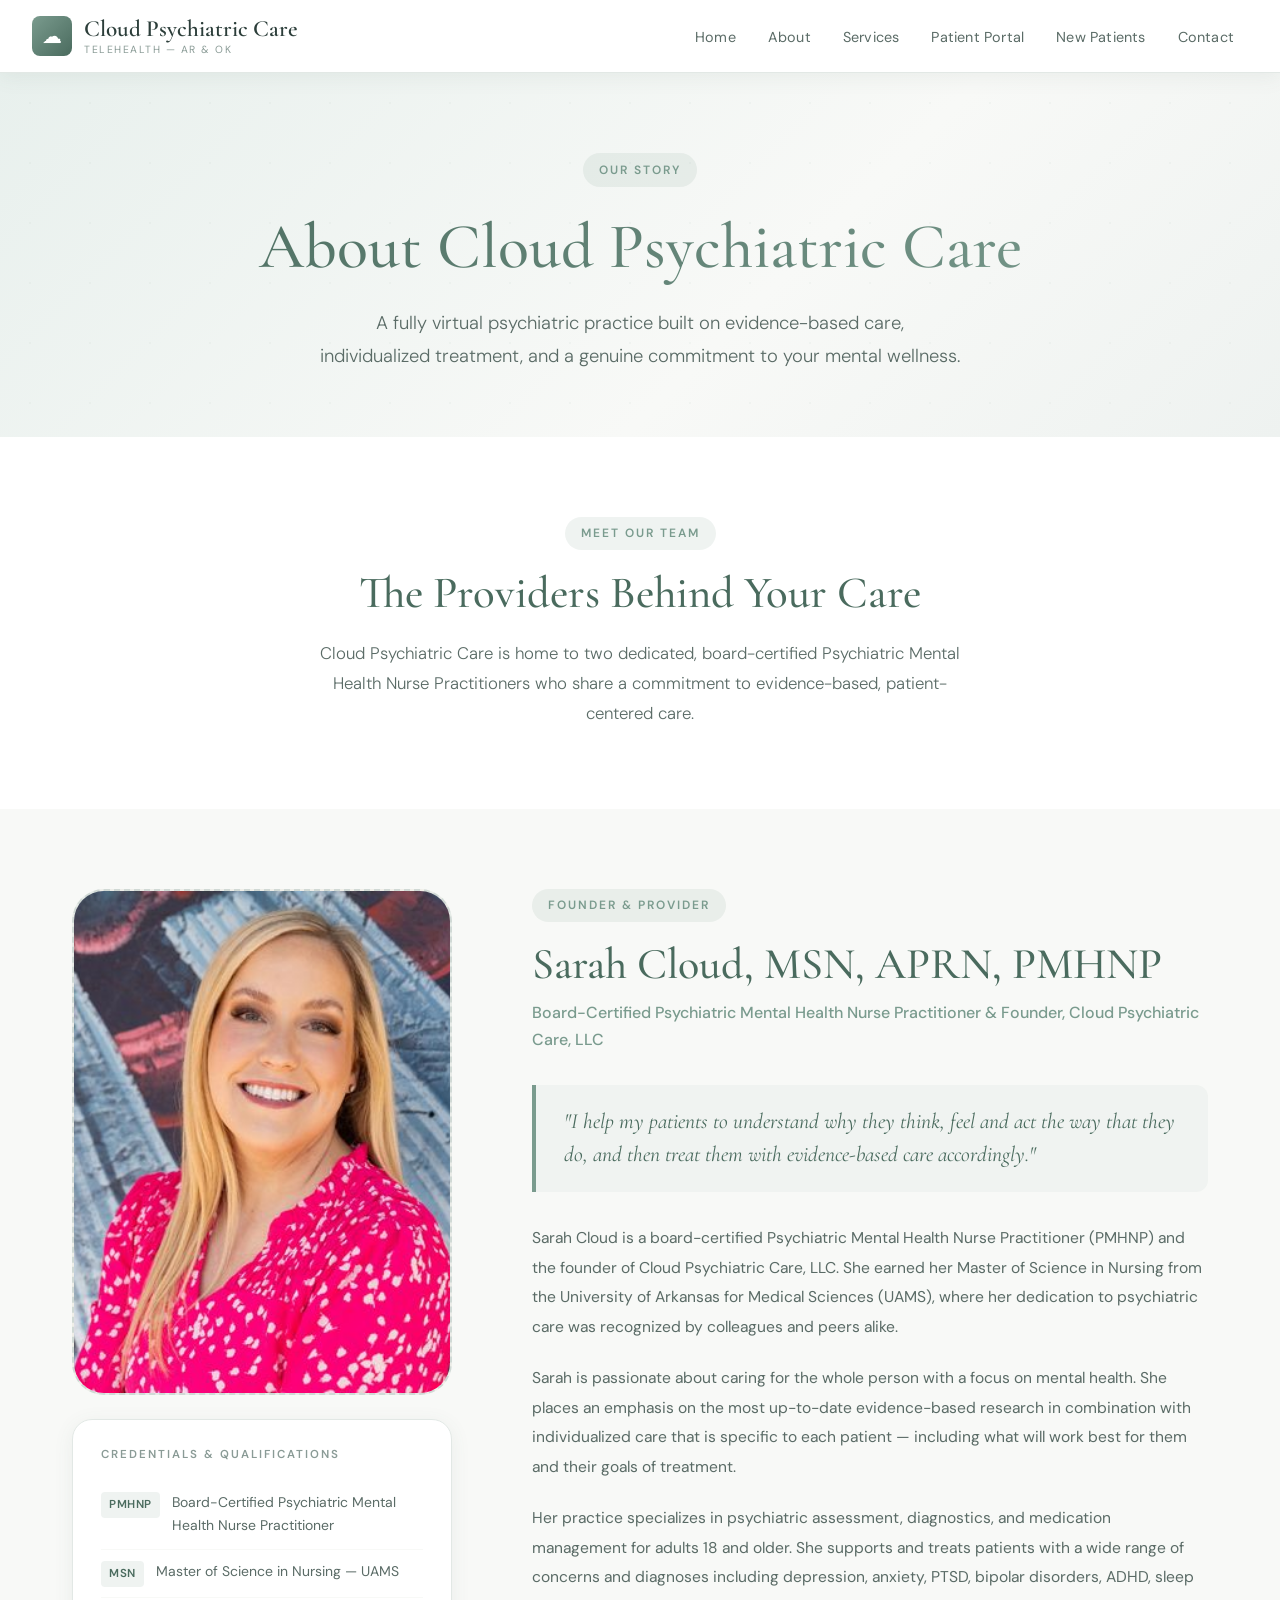
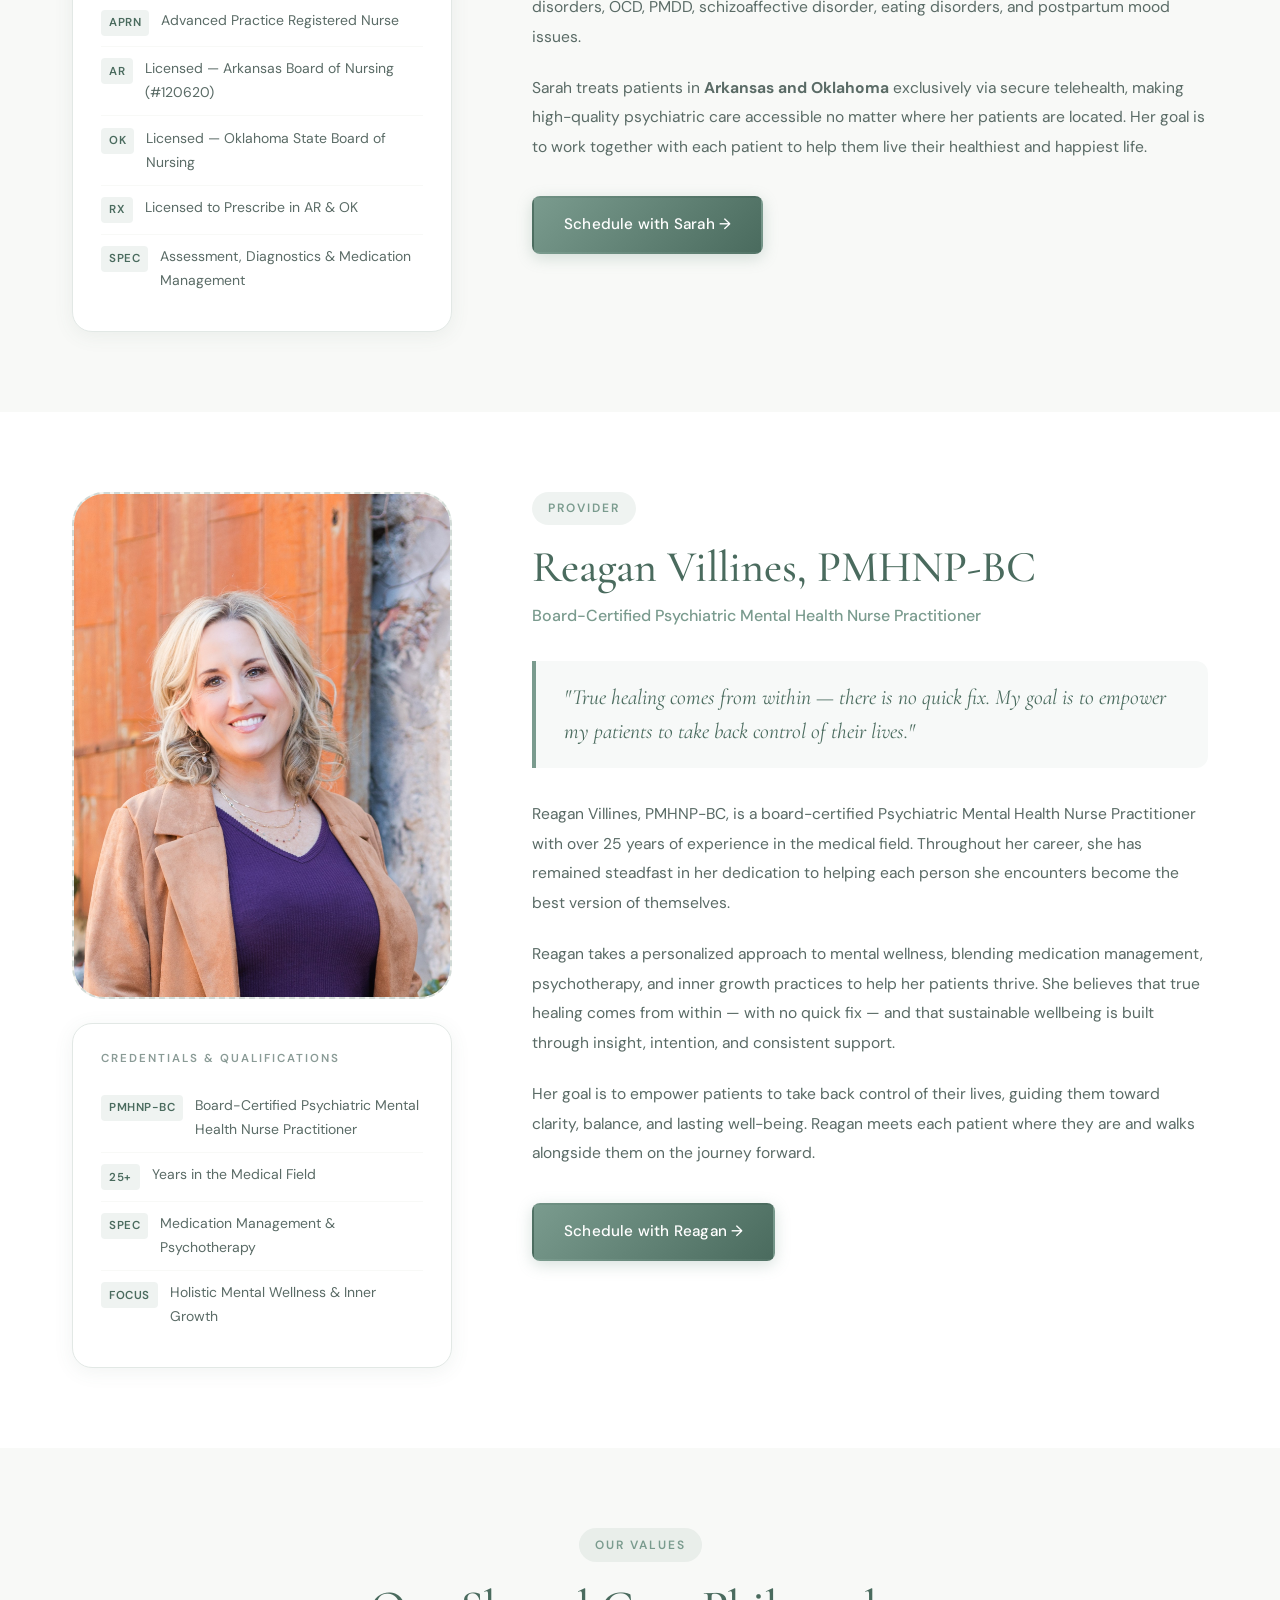
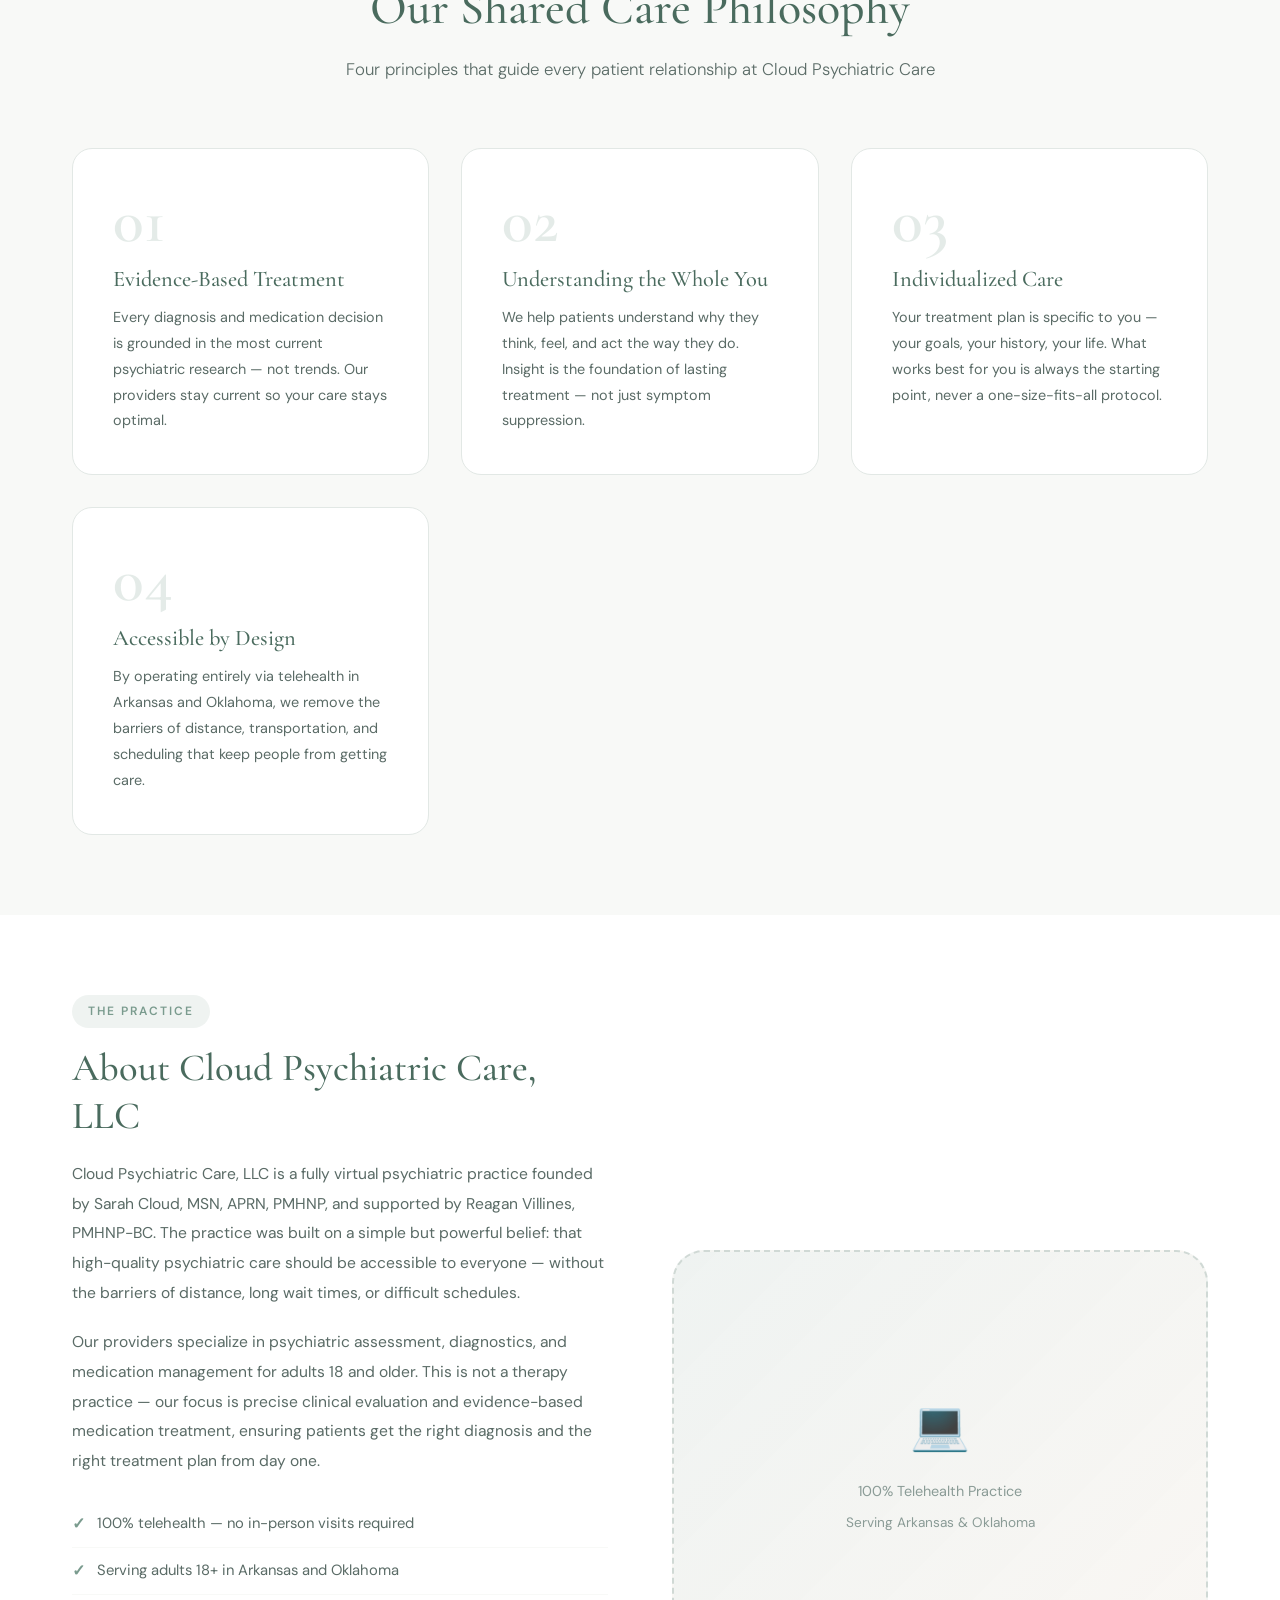
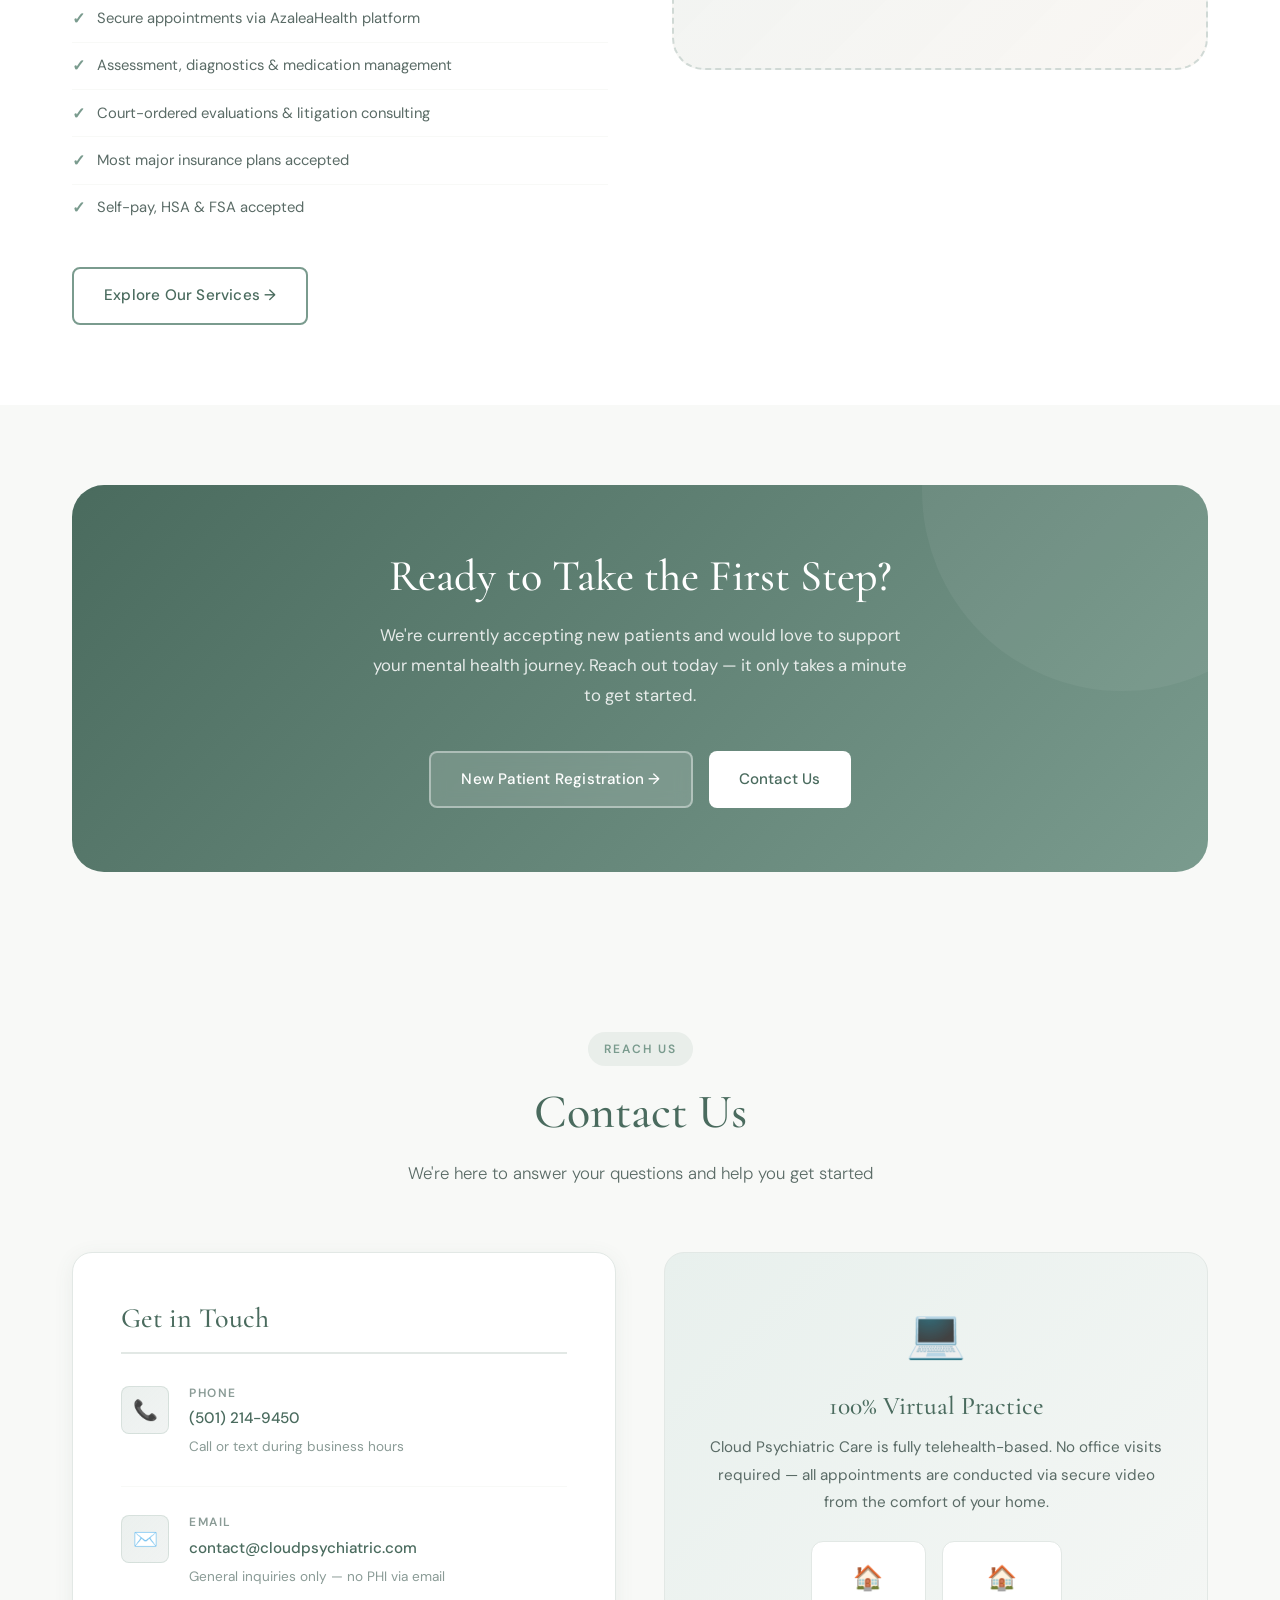
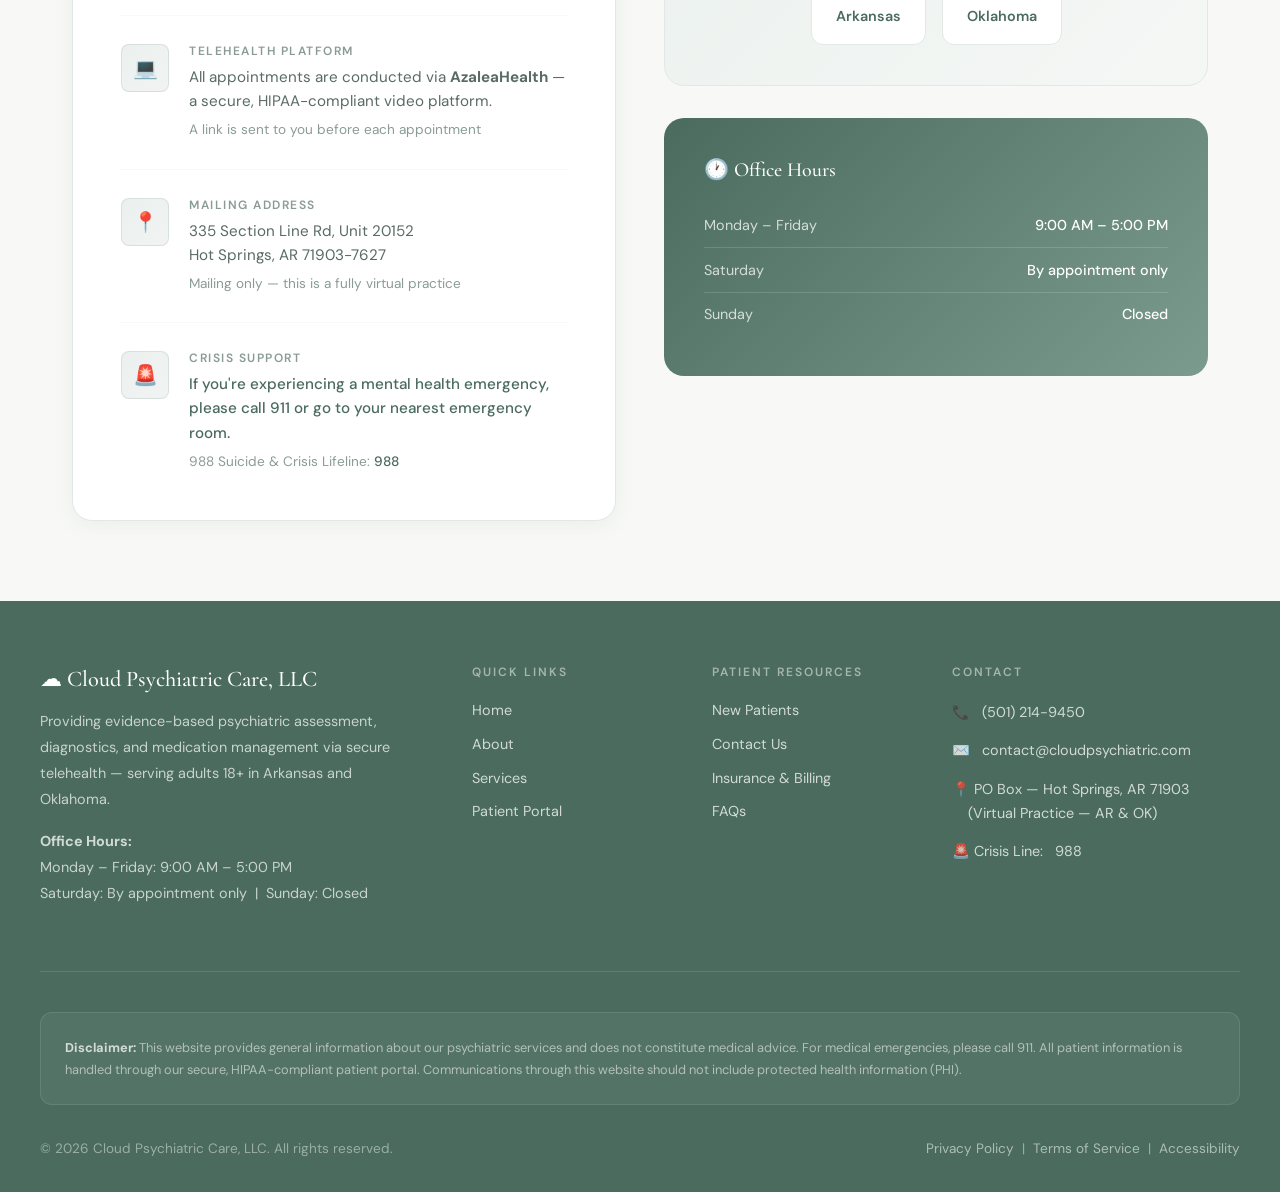
==== commit 3cb0717c: "Update print statement from 'Hello' to 'Goodbye'headshot" ====
--- a/About.html
+++ b/About.html
@@ -452,8 +452,8 @@
  
             <div class="provider-photo-card">
                 <div class="provider-photo-frame" style="padding: 0; display: block;">
-                    <img src="Sarah_Headshot.jpeg" 
-                            alt="Sarah's Headshot" 
+                    <img src="Reagan_Headshot.jpg" 
+                            alt="Reagan's Headshot" 
                             style="width: 100%; height: 100%; object-fit: cover; display: block;">
                 </div>
                 <div class="provider-credentials">
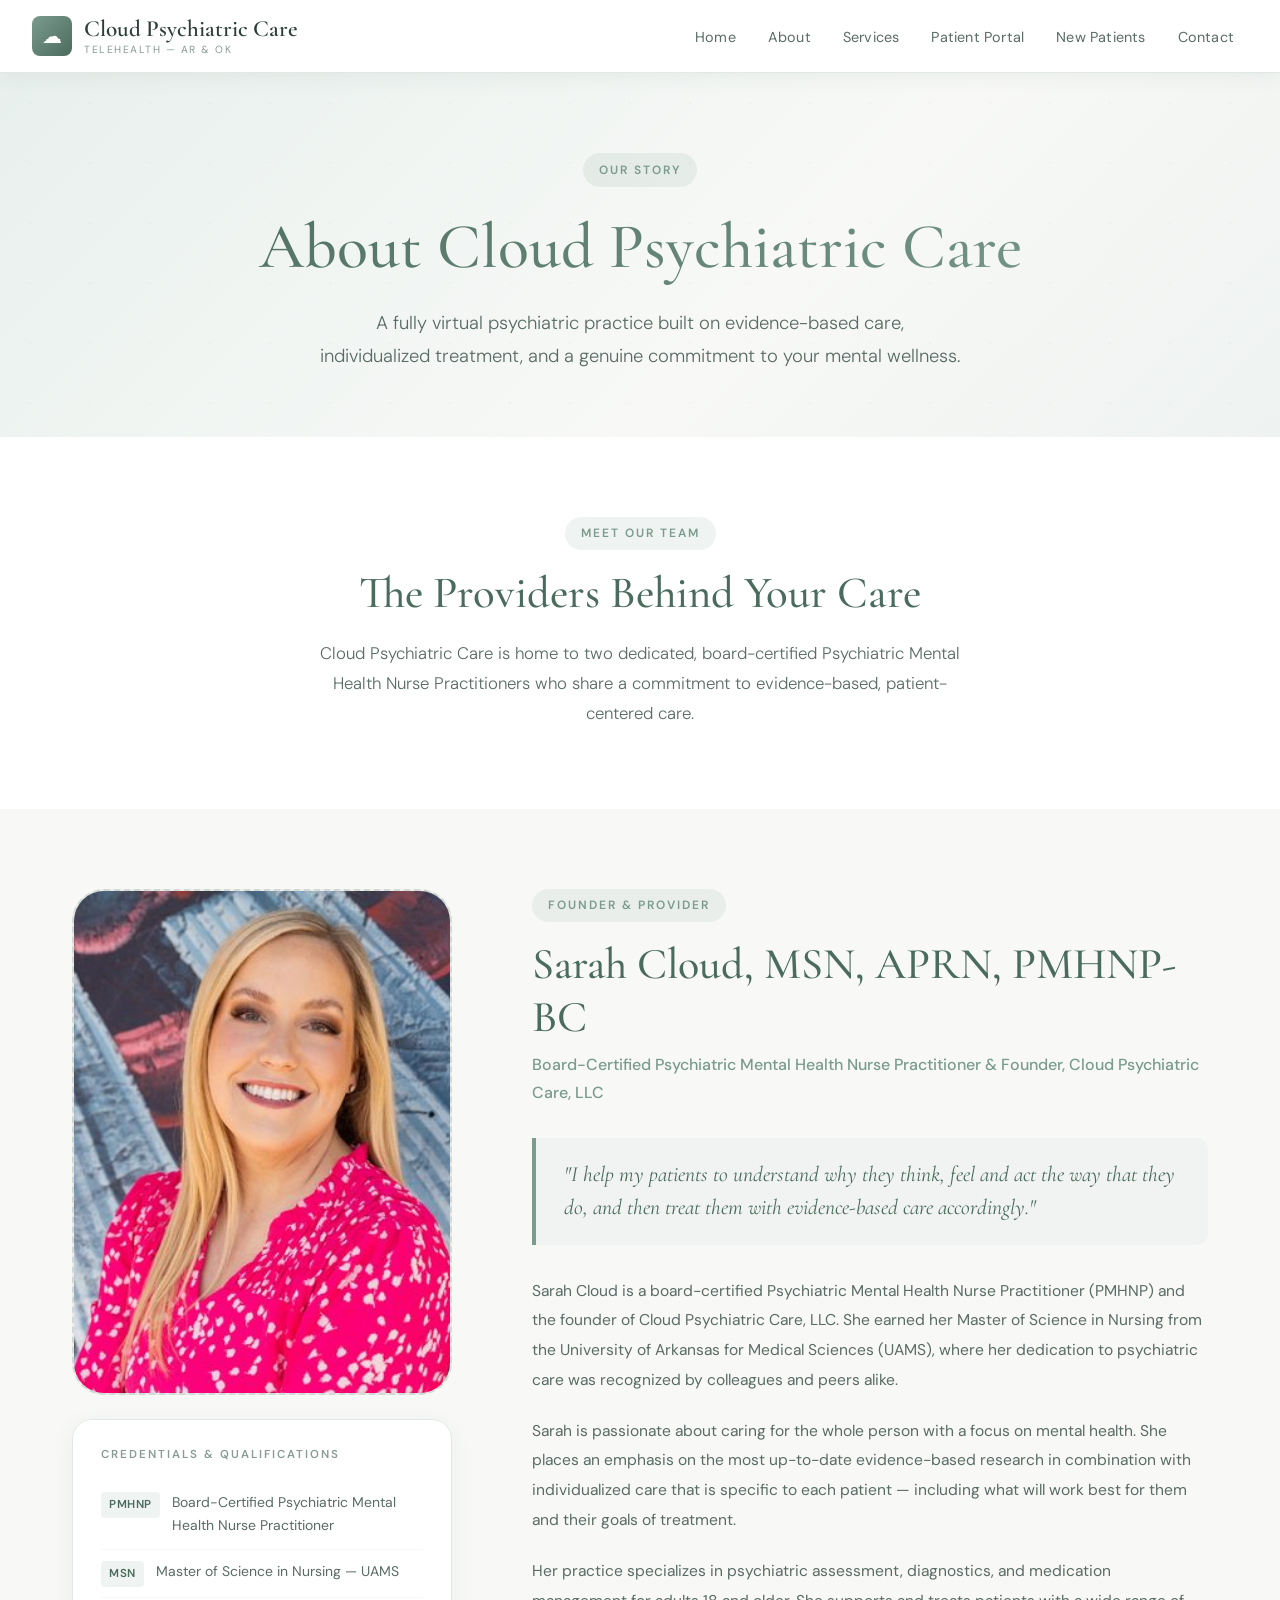
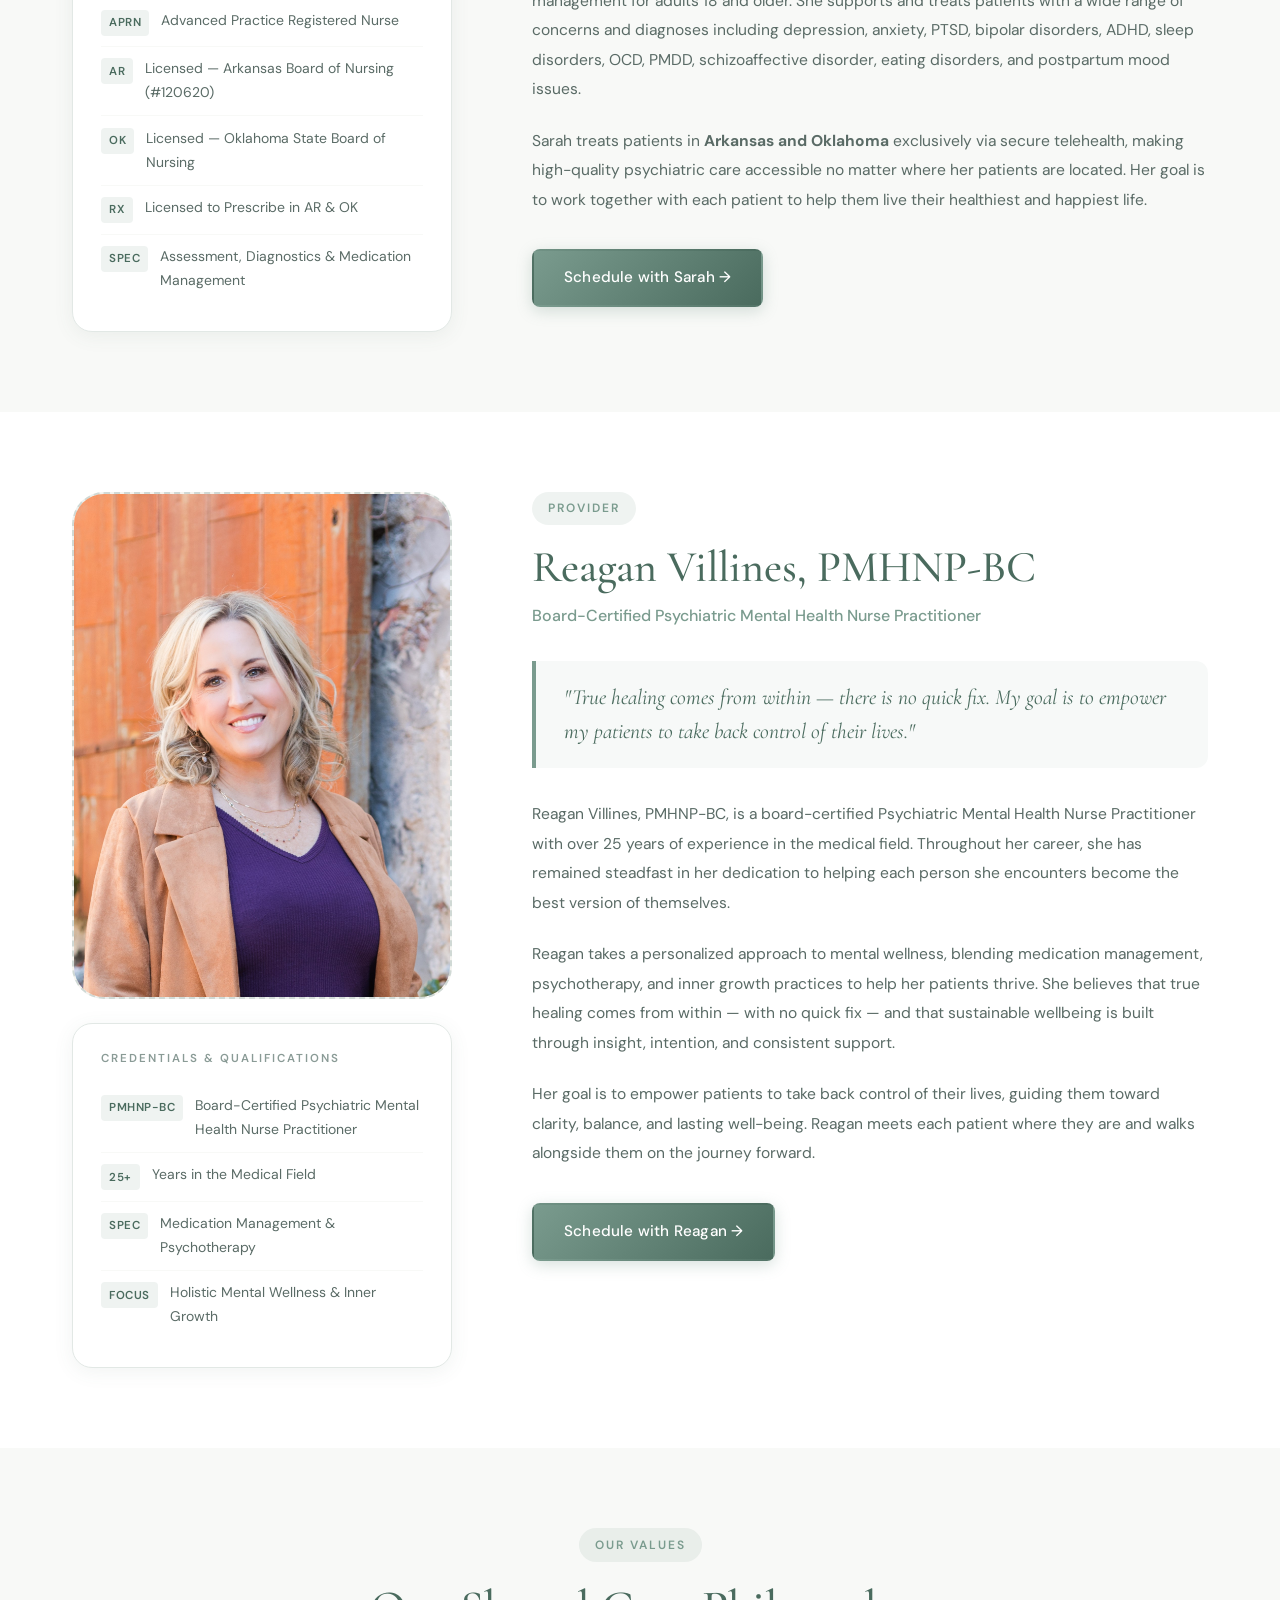
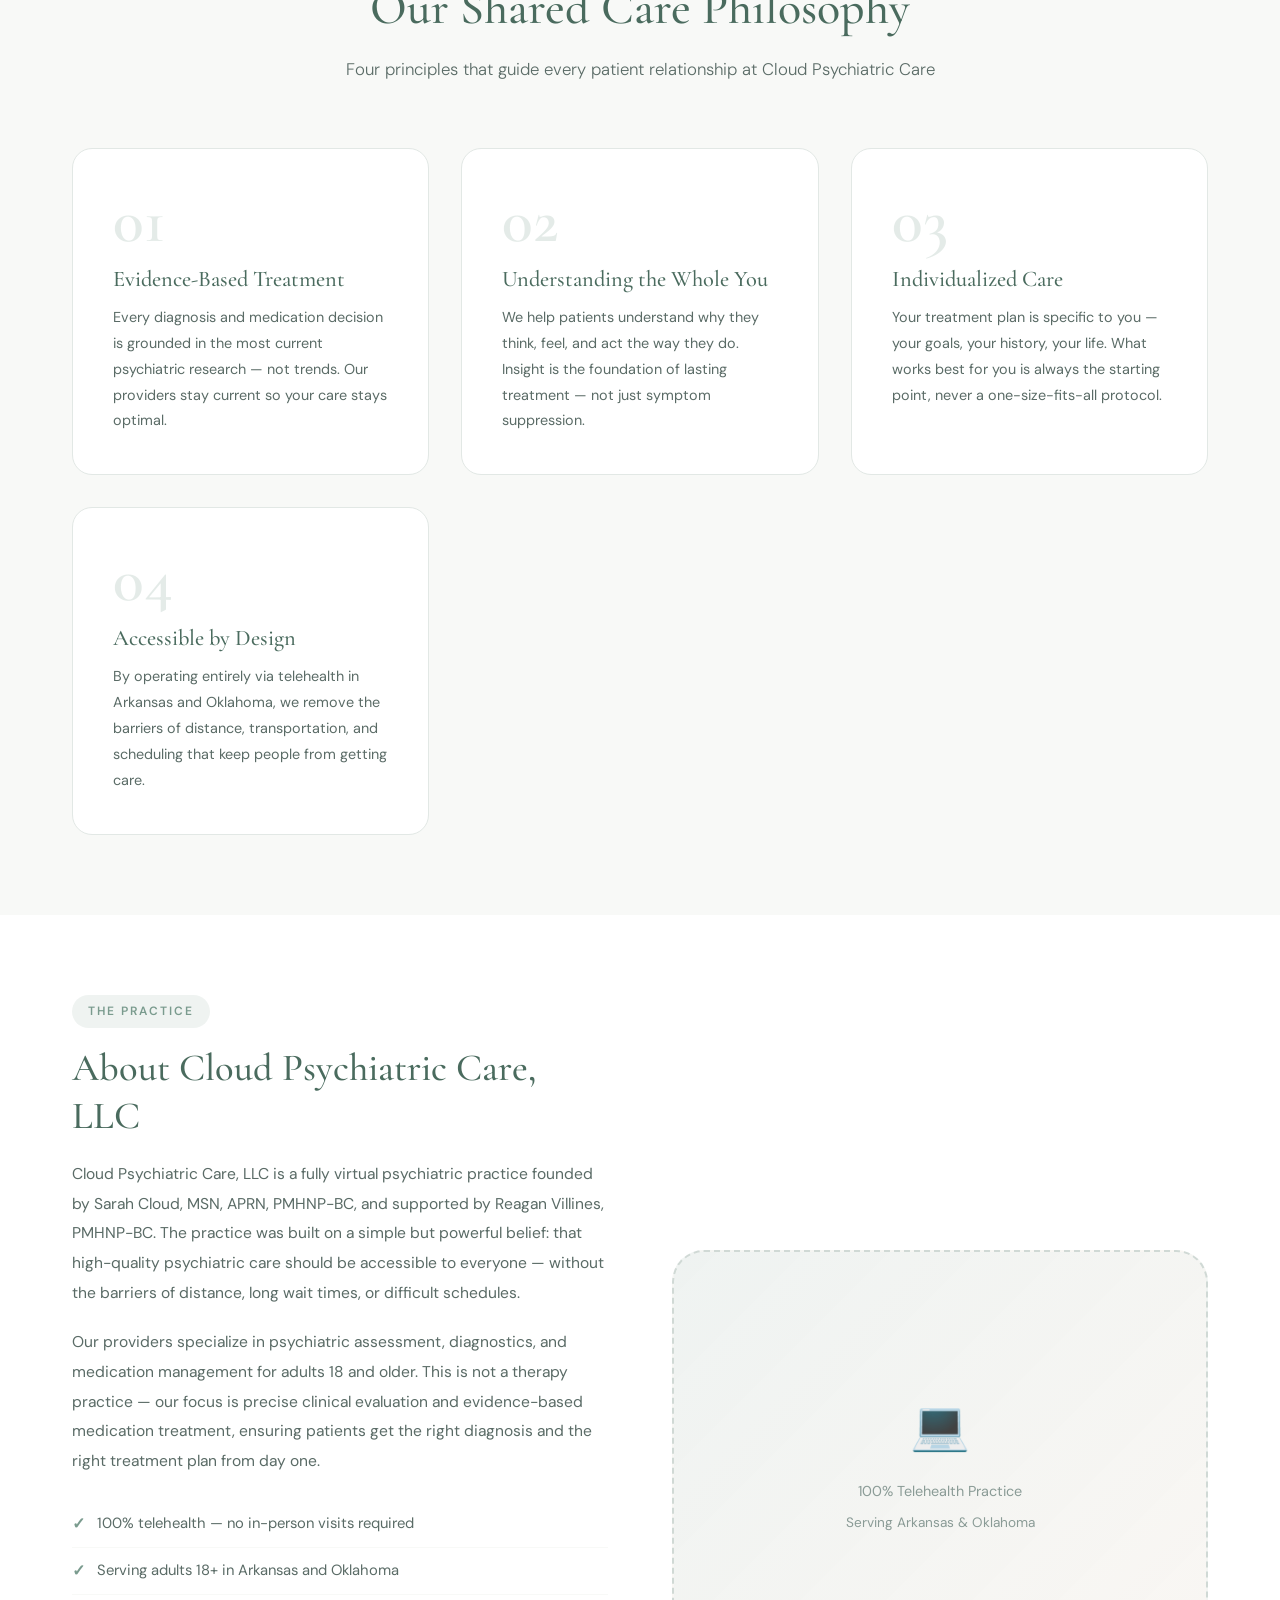
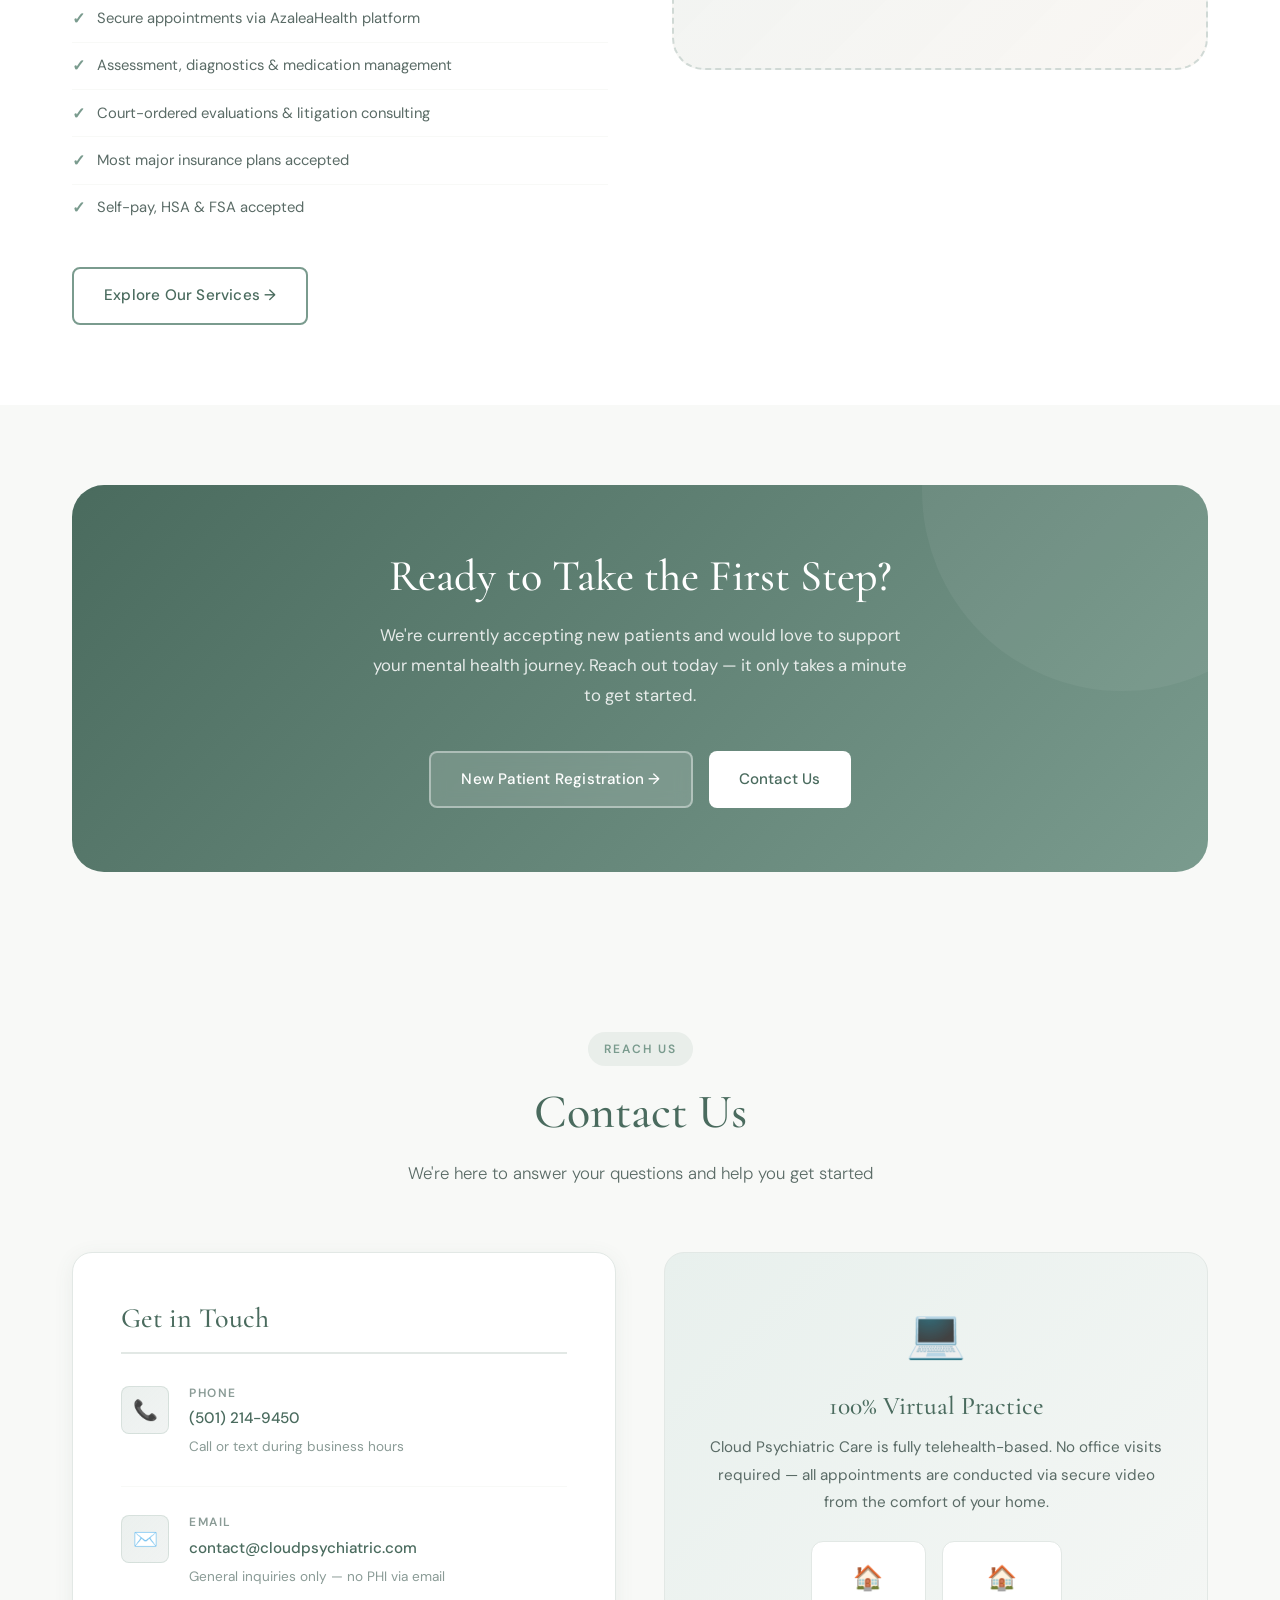
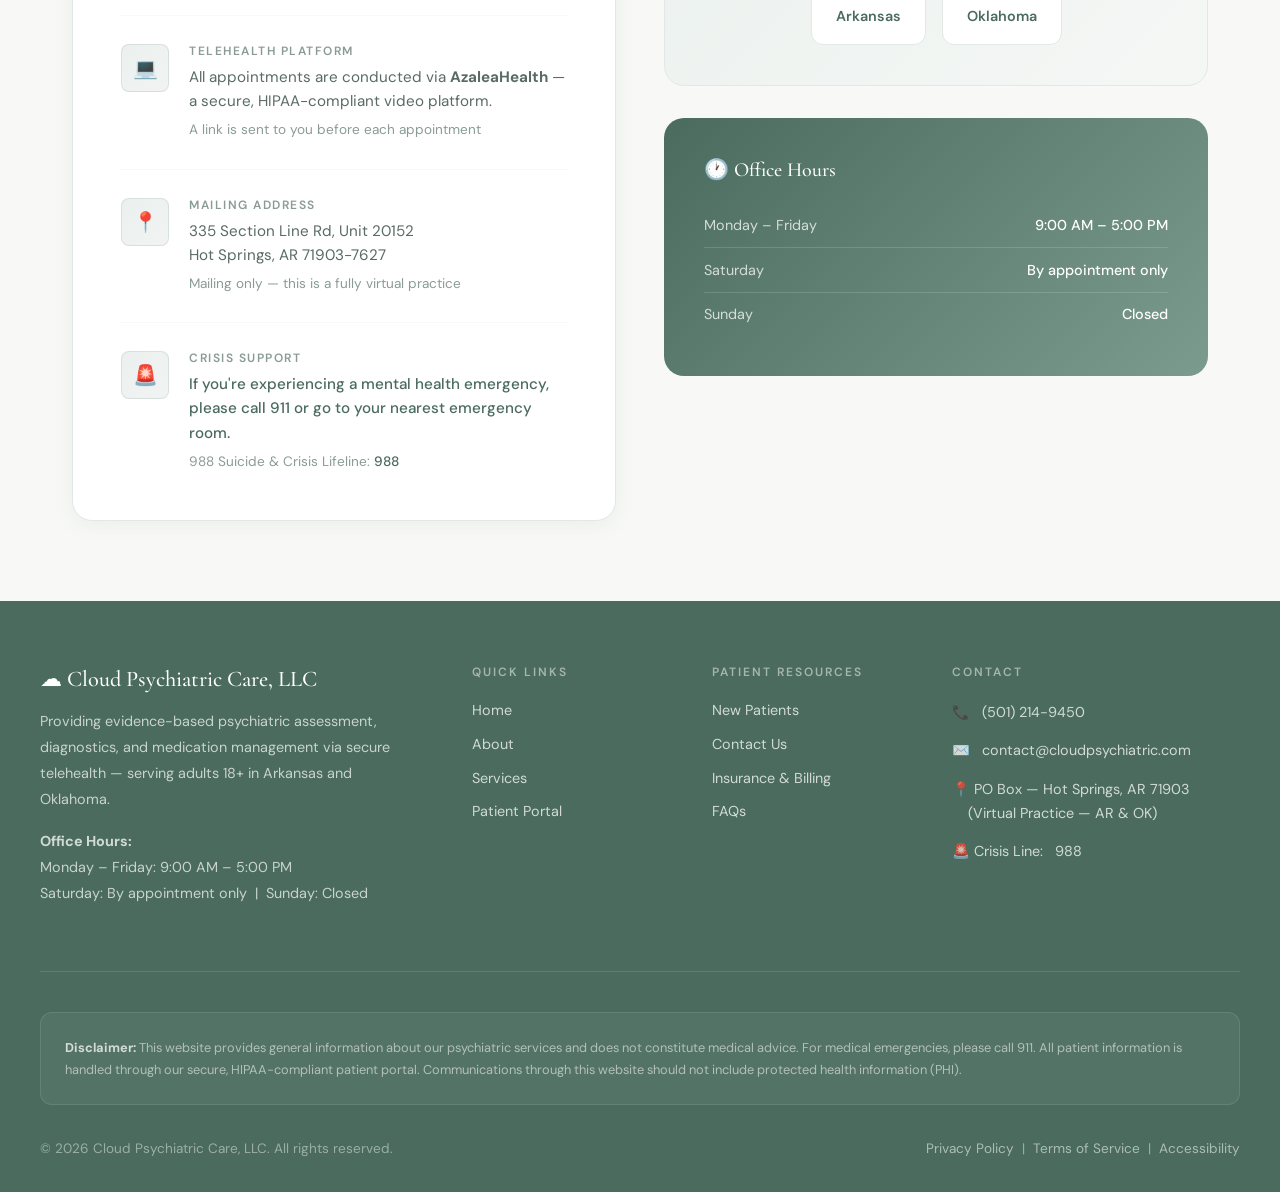
==== commit bc2d1d52: "Title Changes" ====
--- a/About.html
+++ b/About.html
@@ -424,7 +424,7 @@
  
             <div class="provider-bio">
                 <div class="section-tag">Founder &amp; Provider</div>
-                <h2>Sarah Cloud, MSN, APRN, PMHNP</h2>
+                <h2>Sarah Cloud, MSN, APRN, PMHNP-BC</h2>
                 <span class="title">Board-Certified Psychiatric Mental Health Nurse Practitioner &amp; Founder, Cloud Psychiatric Care, LLC</span>
  
                 <blockquote>
@@ -534,7 +534,7 @@
             <div class="practice-content">
                 <div class="section-tag">The Practice</div>
                 <h2>About Cloud Psychiatric Care, LLC</h2>
-                <p>Cloud Psychiatric Care, LLC is a fully virtual psychiatric practice founded by Sarah Cloud, MSN, APRN, PMHNP, and supported by Reagan Villines, PMHNP-BC. The practice was built on a simple but powerful belief: that high-quality psychiatric care should be accessible to everyone — without the barriers of distance, long wait times, or difficult schedules.</p>
+                <p>Cloud Psychiatric Care, LLC is a fully virtual psychiatric practice founded by Sarah Cloud, MSN, APRN, PMHNP-BC, and supported by Reagan Villines, PMHNP-BC. The practice was built on a simple but powerful belief: that high-quality psychiatric care should be accessible to everyone — without the barriers of distance, long wait times, or difficult schedules.</p>
                 <p>Our providers specialize in psychiatric assessment, diagnostics, and medication management for adults 18 and older. This is not a therapy practice — our focus is precise clinical evaluation and evidence-based medication treatment, ensuring patients get the right diagnosis and the right treatment plan from day one.</p>
                 <ul class="practice-features">
                     <li>100% telehealth — no in-person visits required</li>
@@ -698,7 +698,10 @@
     </div>
 </footer>
  
-<script src="main.js"></script>
+    <script src="main.js"></script>
+    <script src="https://clients.doctorconnect.net/aria/widget/aria-widget-v5/widget-embed.js"
+            data-client-id="7491E9CD-B1"
+            data-assistant-id="agent_9101kkfeh9w4fwbvhtevc7rwrte4"></script>
 </body>
 </html>
  
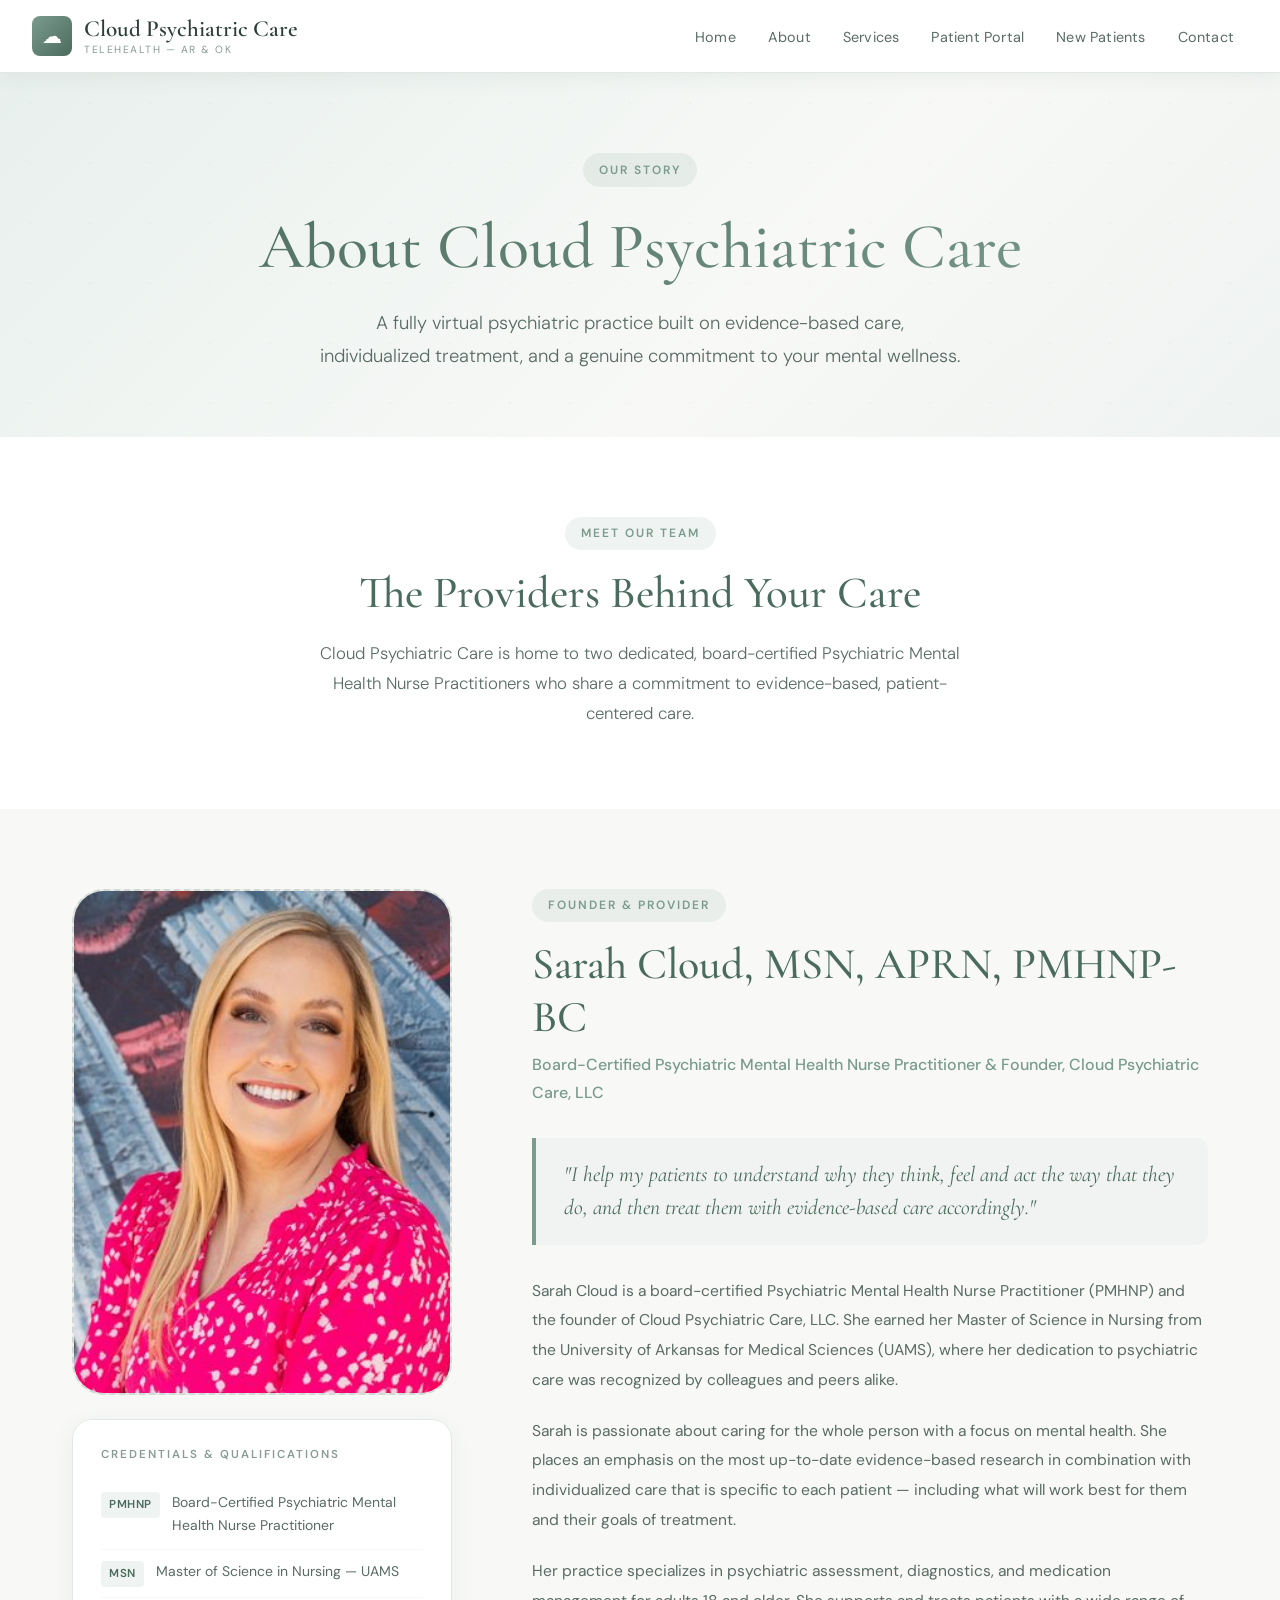
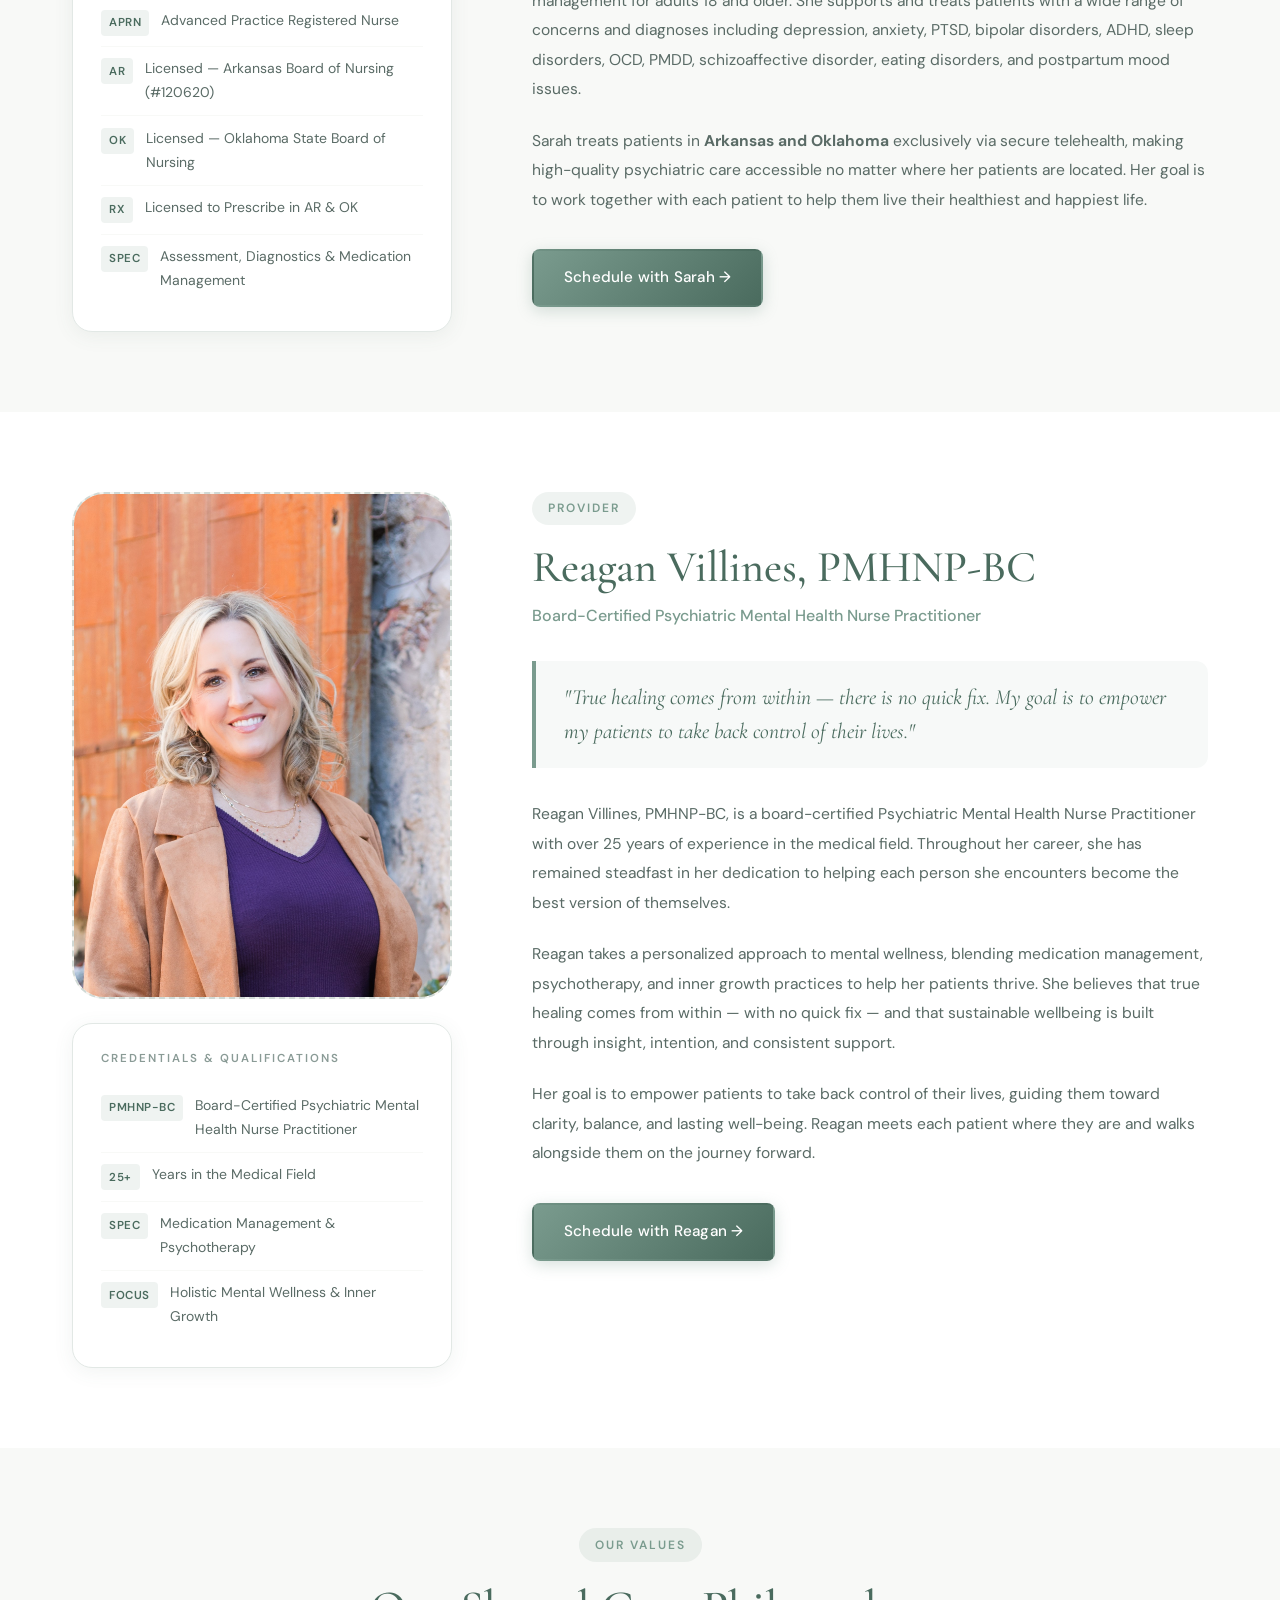
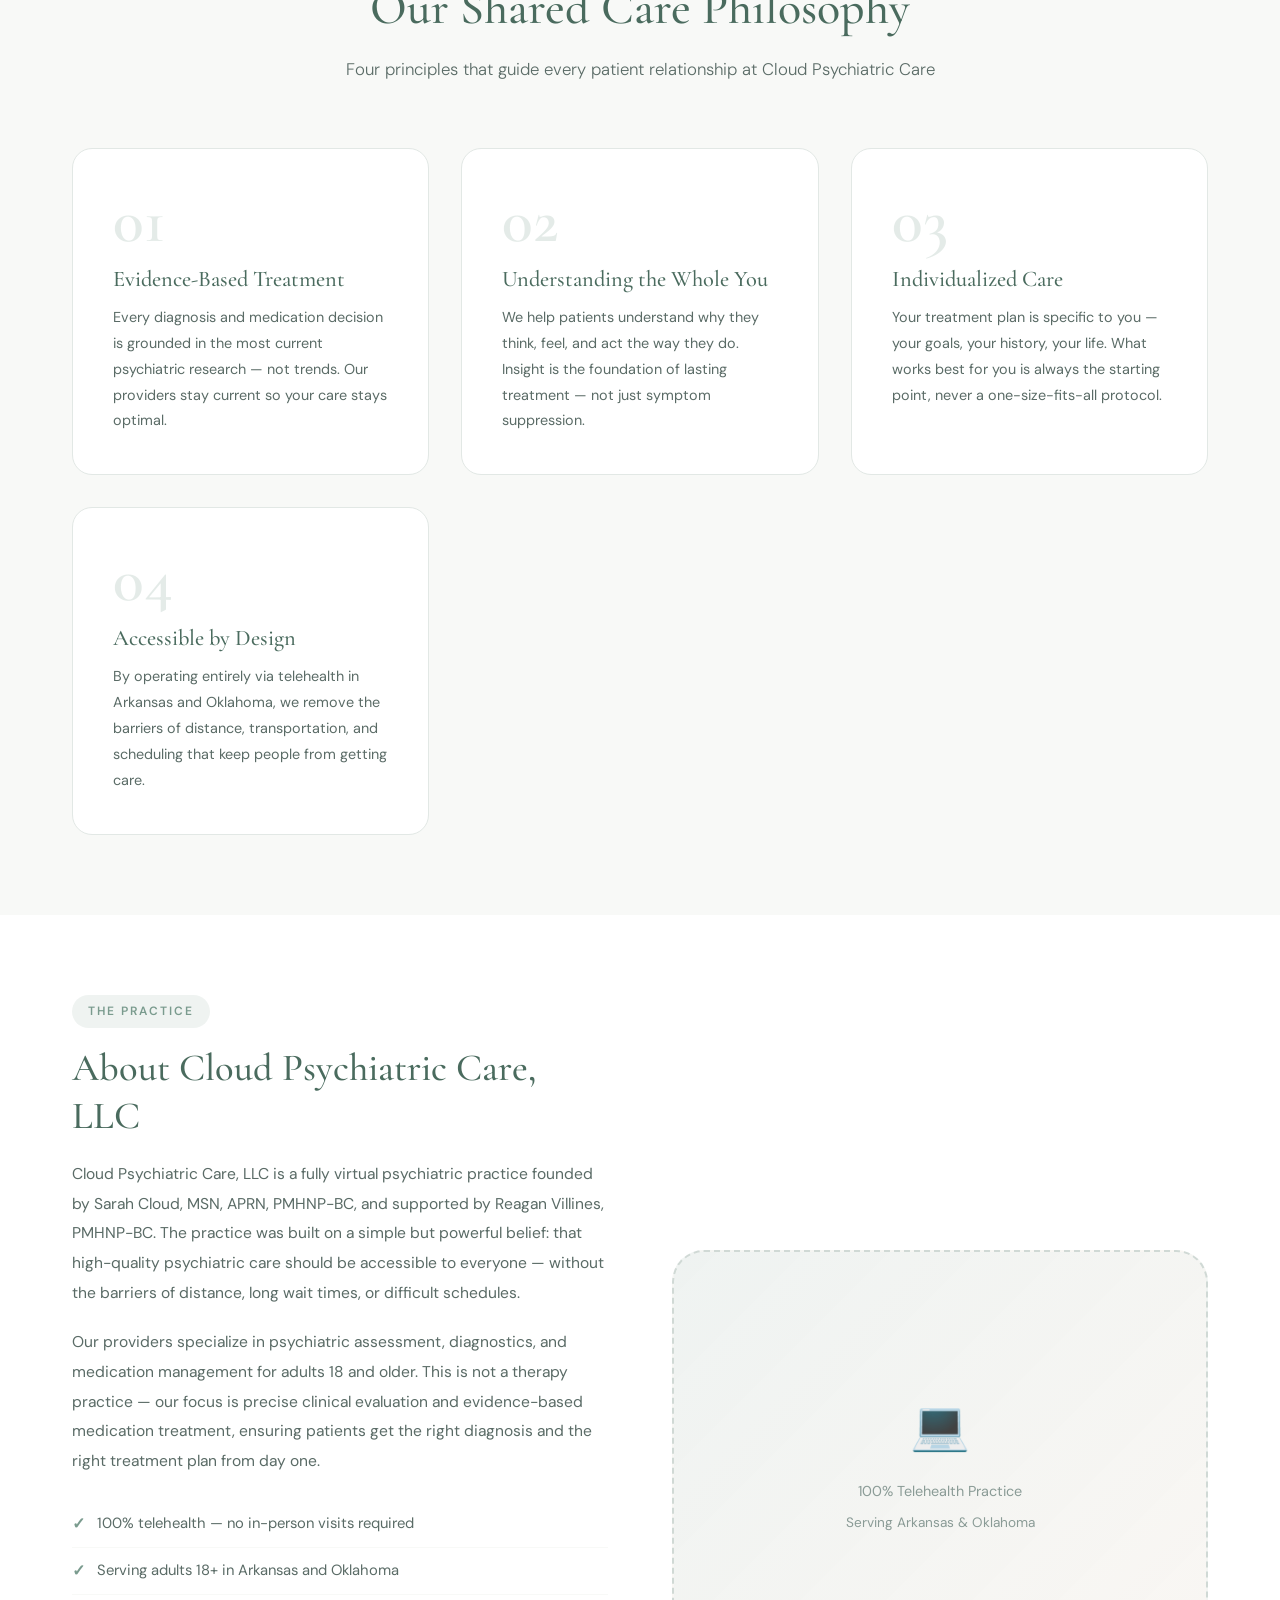
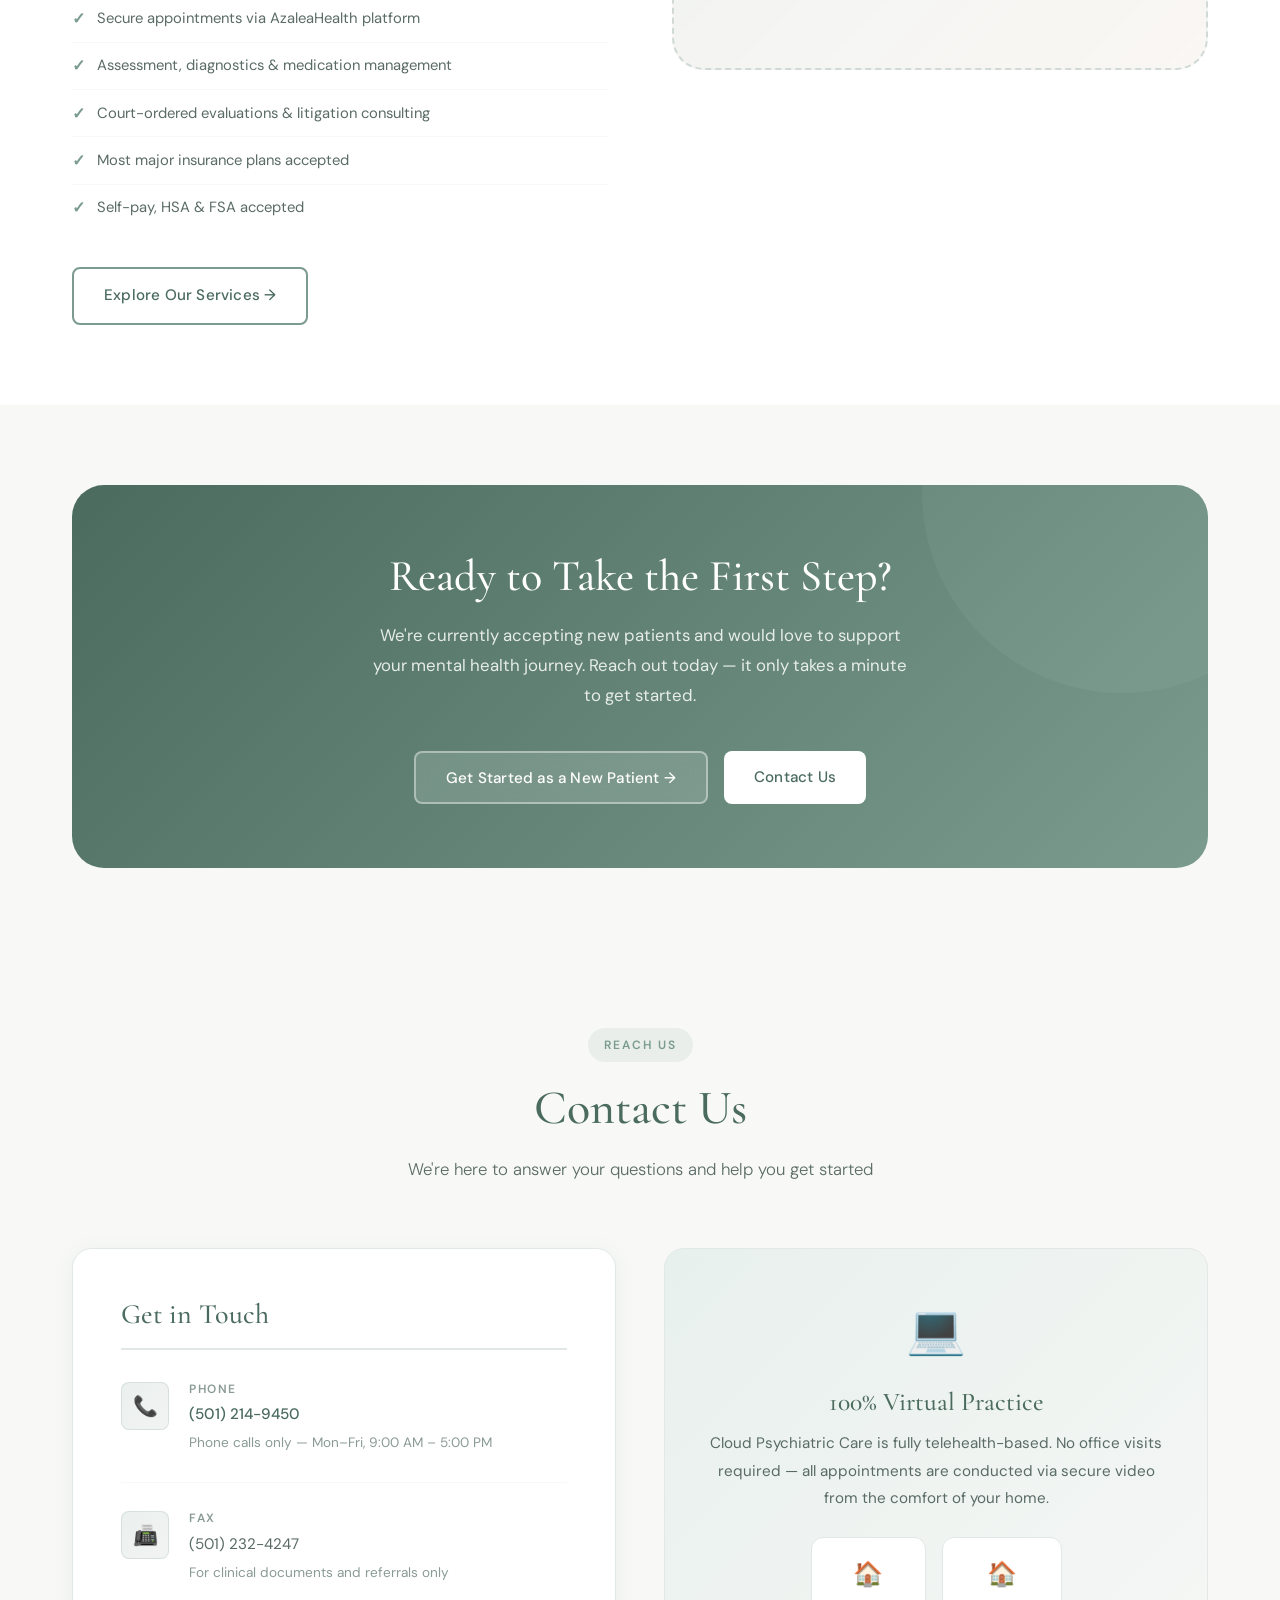
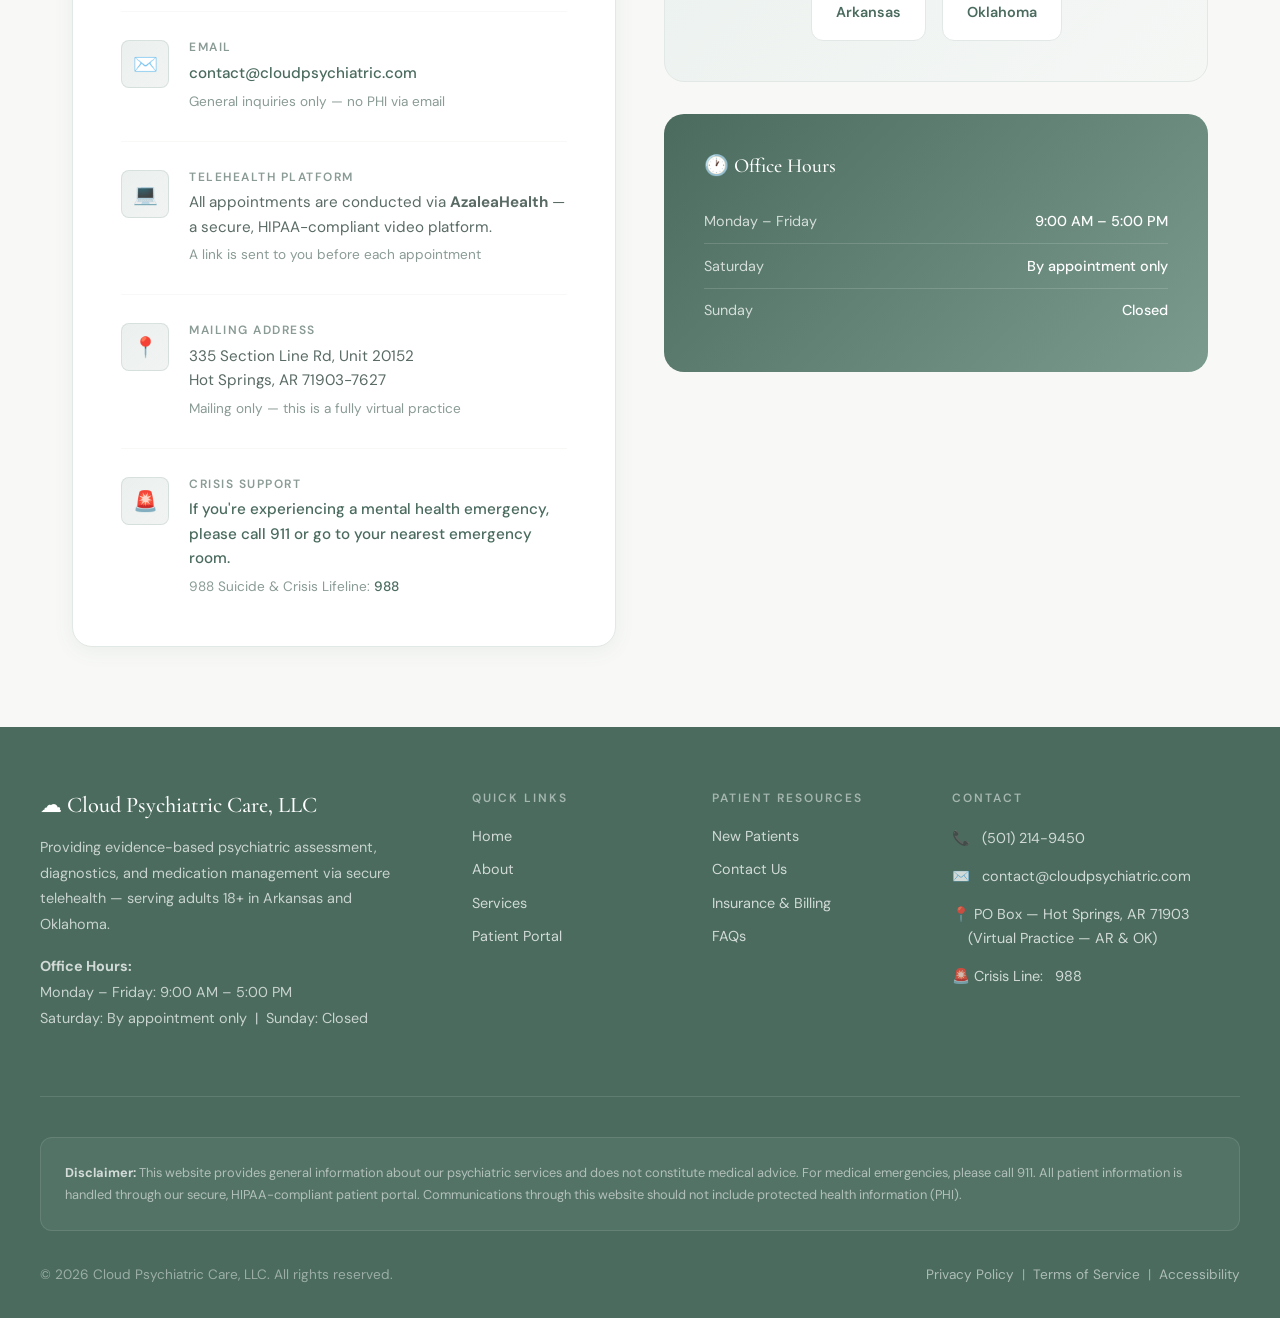
==== commit 42267f9e: "Updates" ====
--- a/About.html
+++ b/About.html
@@ -315,11 +315,19 @@
         @media (max-width: 1024px) {
             .provider-grid {
                 grid-template-columns: 1fr;
+                gap: 2.5rem;
             }
 
             .provider-photo-card {
                 position: static;
-                max-width: 420px;
+                max-width: 100%;
+                width: 100%;
+            }
+
+            .provider-photo-frame {
+                aspect-ratio: 3/4;
+                max-height: 420px;
+                width: 100%;
             }
 
             .practice-grid {
@@ -334,11 +342,17 @@
 
         @media (max-width: 768px) {
             .cta-banner {
-                padding: 3rem 2rem;
+                padding: 3rem 1.5rem;
             }
 
             .provider-photo-frame {
-                aspect-ratio: 4/3;
+                aspect-ratio: 3/4;
+                max-height: 360px;
+            }
+
+            .provider-bio blockquote {
+                font-size: 1.1rem;
+                padding: 1rem 1.25rem;
             }
         }
     </style>
@@ -565,7 +579,7 @@
             <h2>Ready to Take the First Step?</h2>
             <p>We're currently accepting new patients and would love to support your mental health journey. Reach out today — it only takes a minute to get started.</p>
             <div class="btn-group">
-                <a href="index.html#new-patients" class="btn btn--ghost">New Patient Registration →</a>
+                <button class="btn btn--ghost" onclick="document.getElementById('newPatientModal').style.display='flex'">Get Started as a New Patient →</button>
                 <a href="#contact" class="btn" style="background: var(--white); color: var(--primary-deep); border: none;">Contact Us</a>
             </div>
         </div>
@@ -588,7 +602,15 @@
                     <div class="contact-details">
                         <h4>Phone</h4>
                         <p><a href="tel:5012149450">(501) 214-9450</a></p>
-                        <p class="note">Call or text during business hours</p>
+                        <p class="note">Phone calls only — Mon–Fri, 9:00 AM – 5:00 PM</p>
+                    </div>
+                </div>
+                <div class="contact-item">
+                    <div class="contact-icon">📠</div>
+                    <div class="contact-details">
+                        <h4>Fax</h4>
+                        <p>(501) 232-4247</p>
+                        <p class="note">For clinical documents and referrals only</p>
                     </div>
                 </div>
                 <div class="contact-item">
@@ -698,6 +720,17 @@
     </div>
 </footer>
  
+    <!-- New Patient Chatbot Modal -->
+    <div id="newPatientModal" style="display:none; position:fixed; inset:0; background:rgba(0,0,0,0.55); z-index:9999; align-items:center; justify-content:center; padding:1.5rem;">
+        <div style="background:var(--white); border-radius:var(--radius-xl); padding:2.5rem; max-width:480px; width:100%; text-align:center; box-shadow:var(--shadow-strong); position:relative;">
+            <button onclick="document.getElementById('newPatientModal').style.display='none'" style="position:absolute; top:1rem; right:1.25rem; background:none; border:none; font-size:1.5rem; cursor:pointer; color:var(--text-muted); line-height:1;">×</button>
+            <div style="font-size:3rem; margin-bottom:1rem;">💬</div>
+            <h3 style="font-family:'Cormorant Garamond',serif; font-size:1.75rem; color:var(--primary-deep); margin-bottom:0.75rem;">Chat With Our Assistant</h3>
+            <p style="color:var(--text-secondary); line-height:1.8; margin-bottom:1.75rem; font-size:0.95rem;">Our AI assistant can answer your questions and help you get started as a new patient. Just click the chat icon in the bottom-right corner of the screen to begin!</p>
+            <button onclick="document.getElementById('newPatientModal').style.display='none'" class="btn btn--primary" style="width:100%; justify-content:center;">Got it — Open the Chat →</button>
+        </div>
+    </div>
+
     <script src="main.js"></script>
     <script src="https://clients.doctorconnect.net/aria/widget/aria-widget-v5/widget-embed.js"
             data-client-id="7491E9CD-B1"
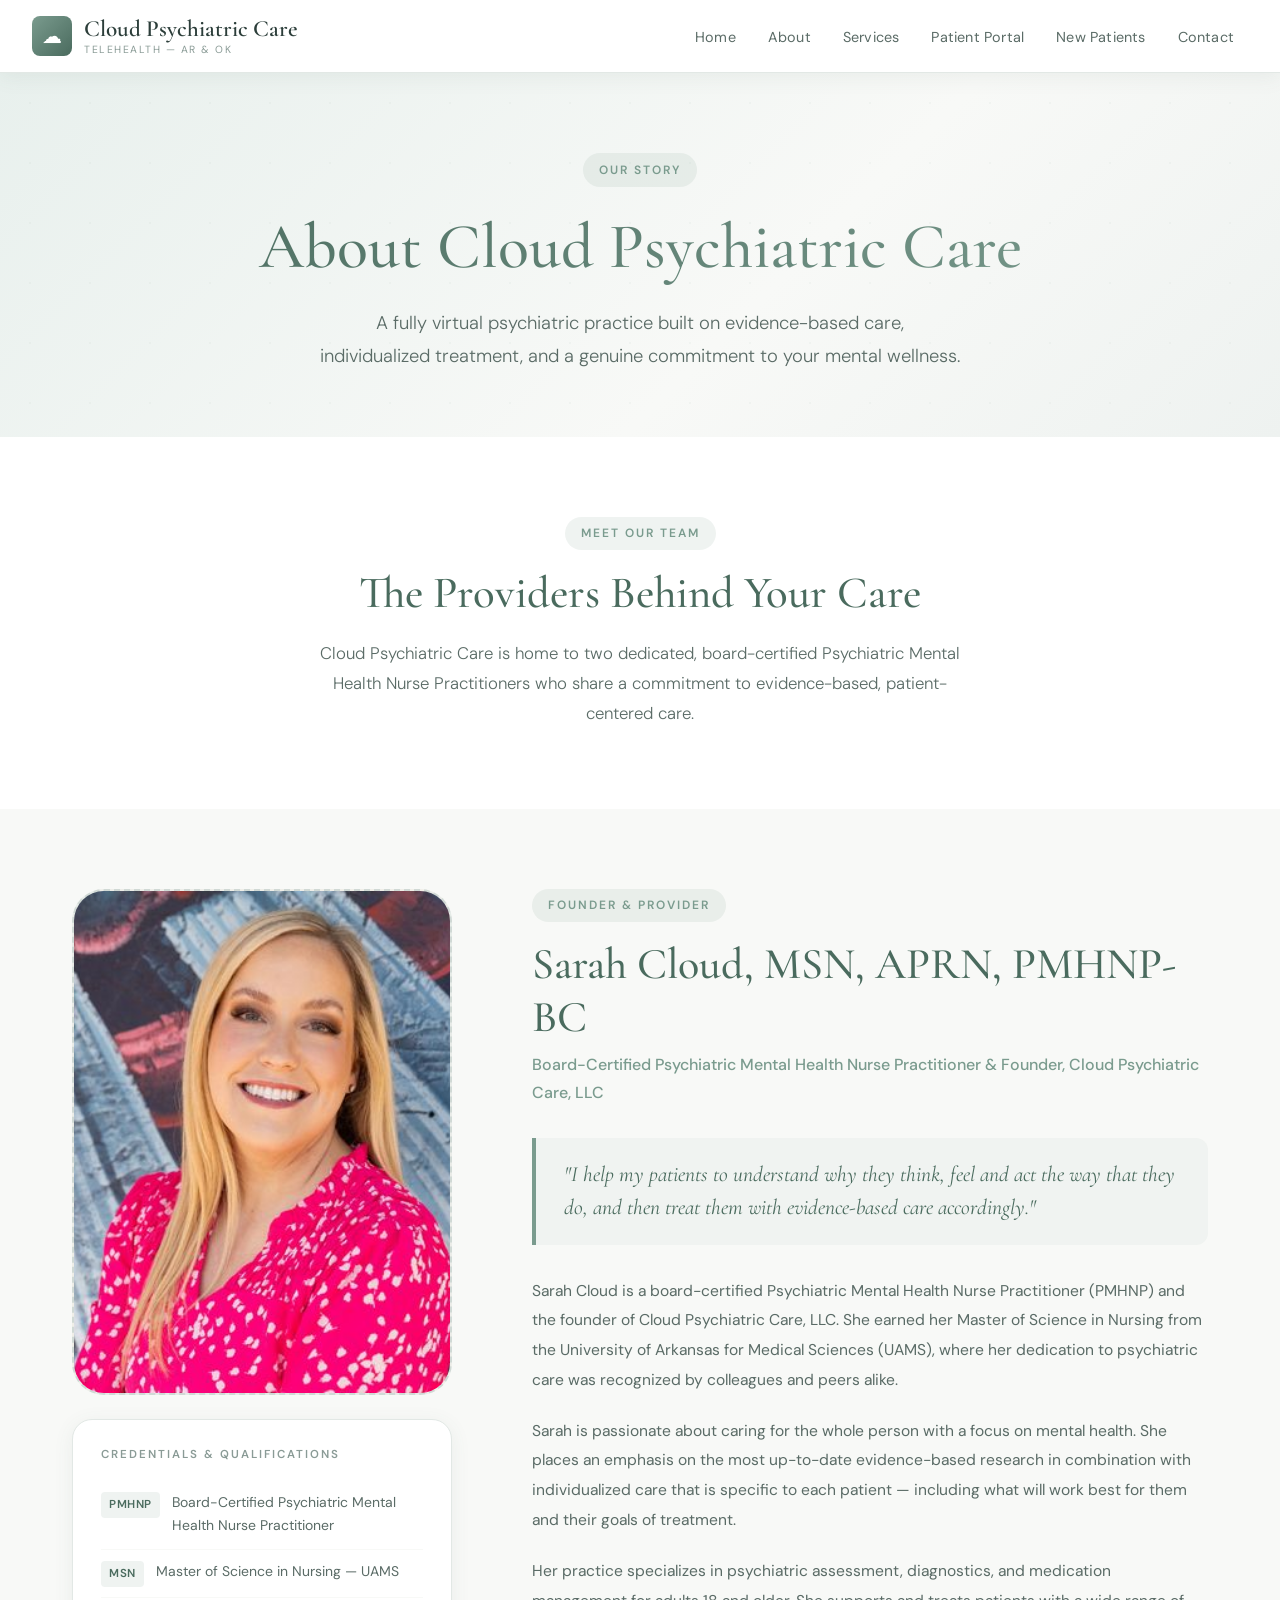
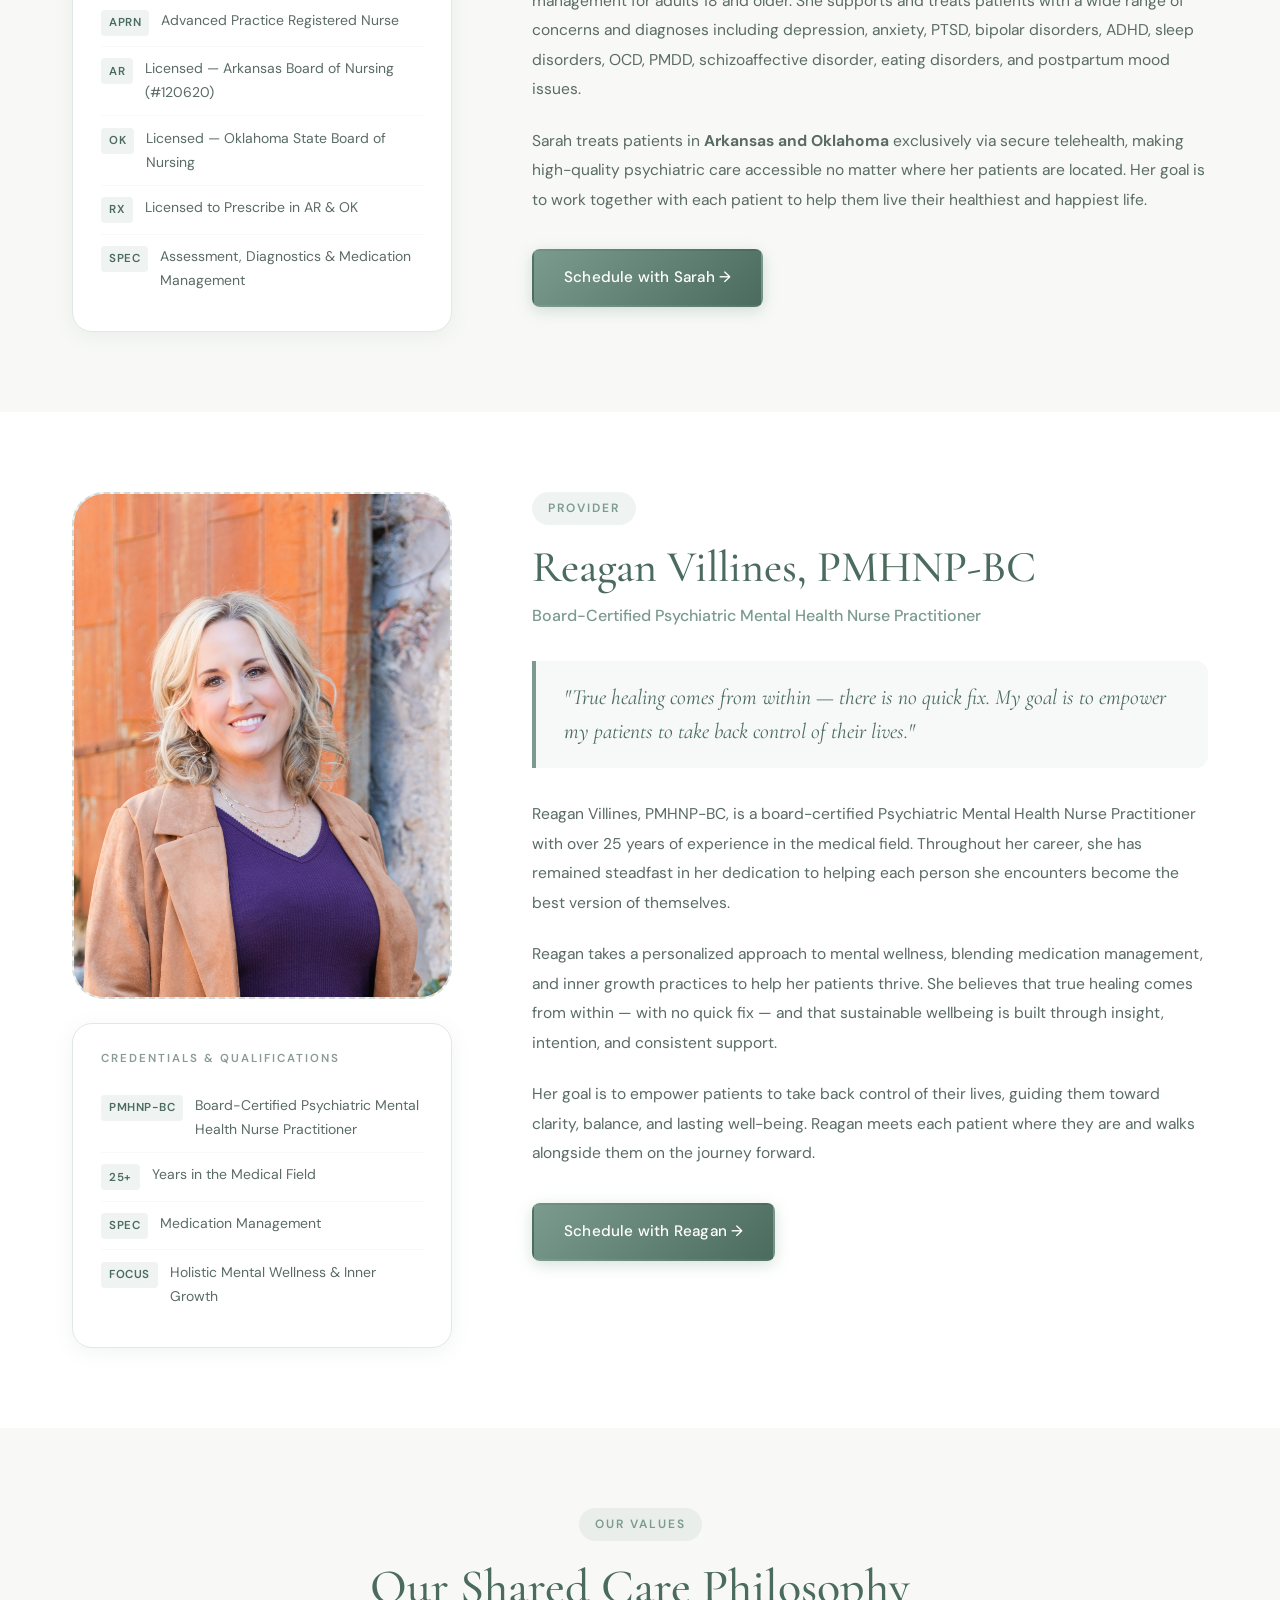
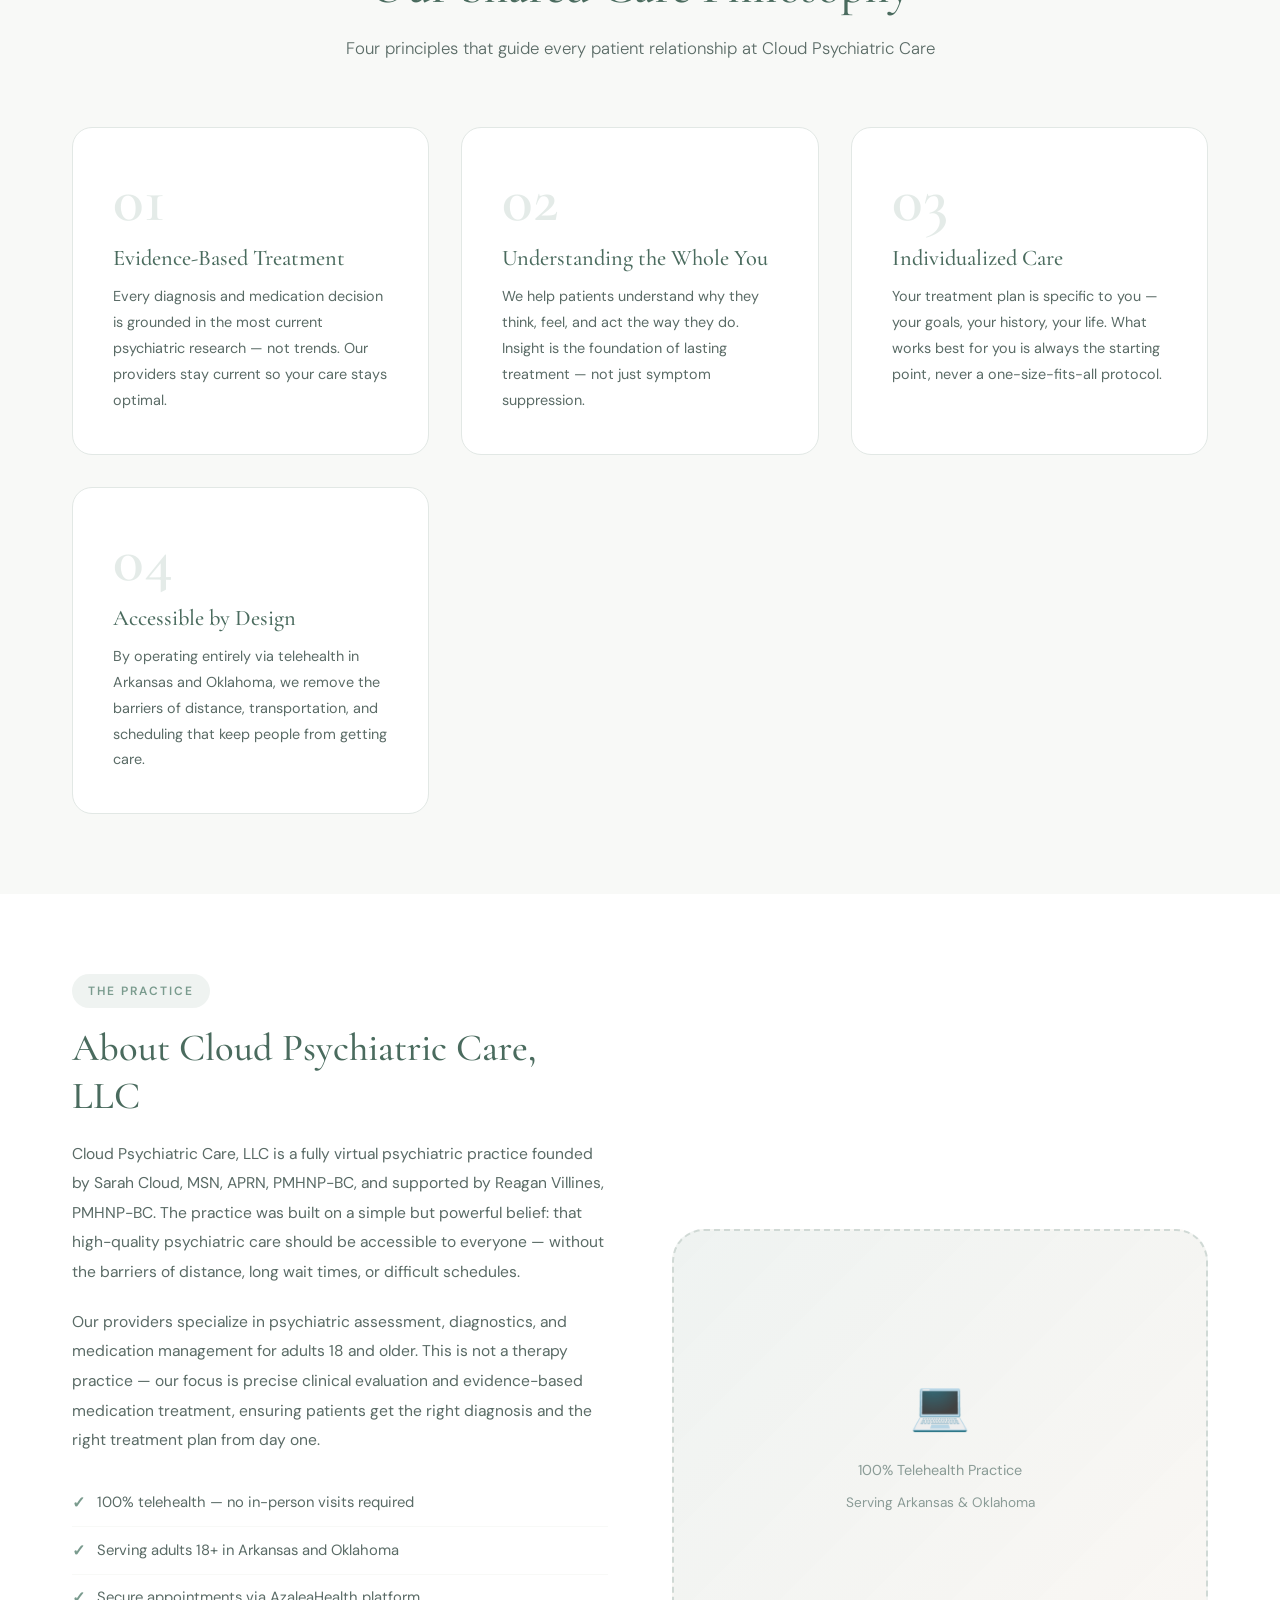
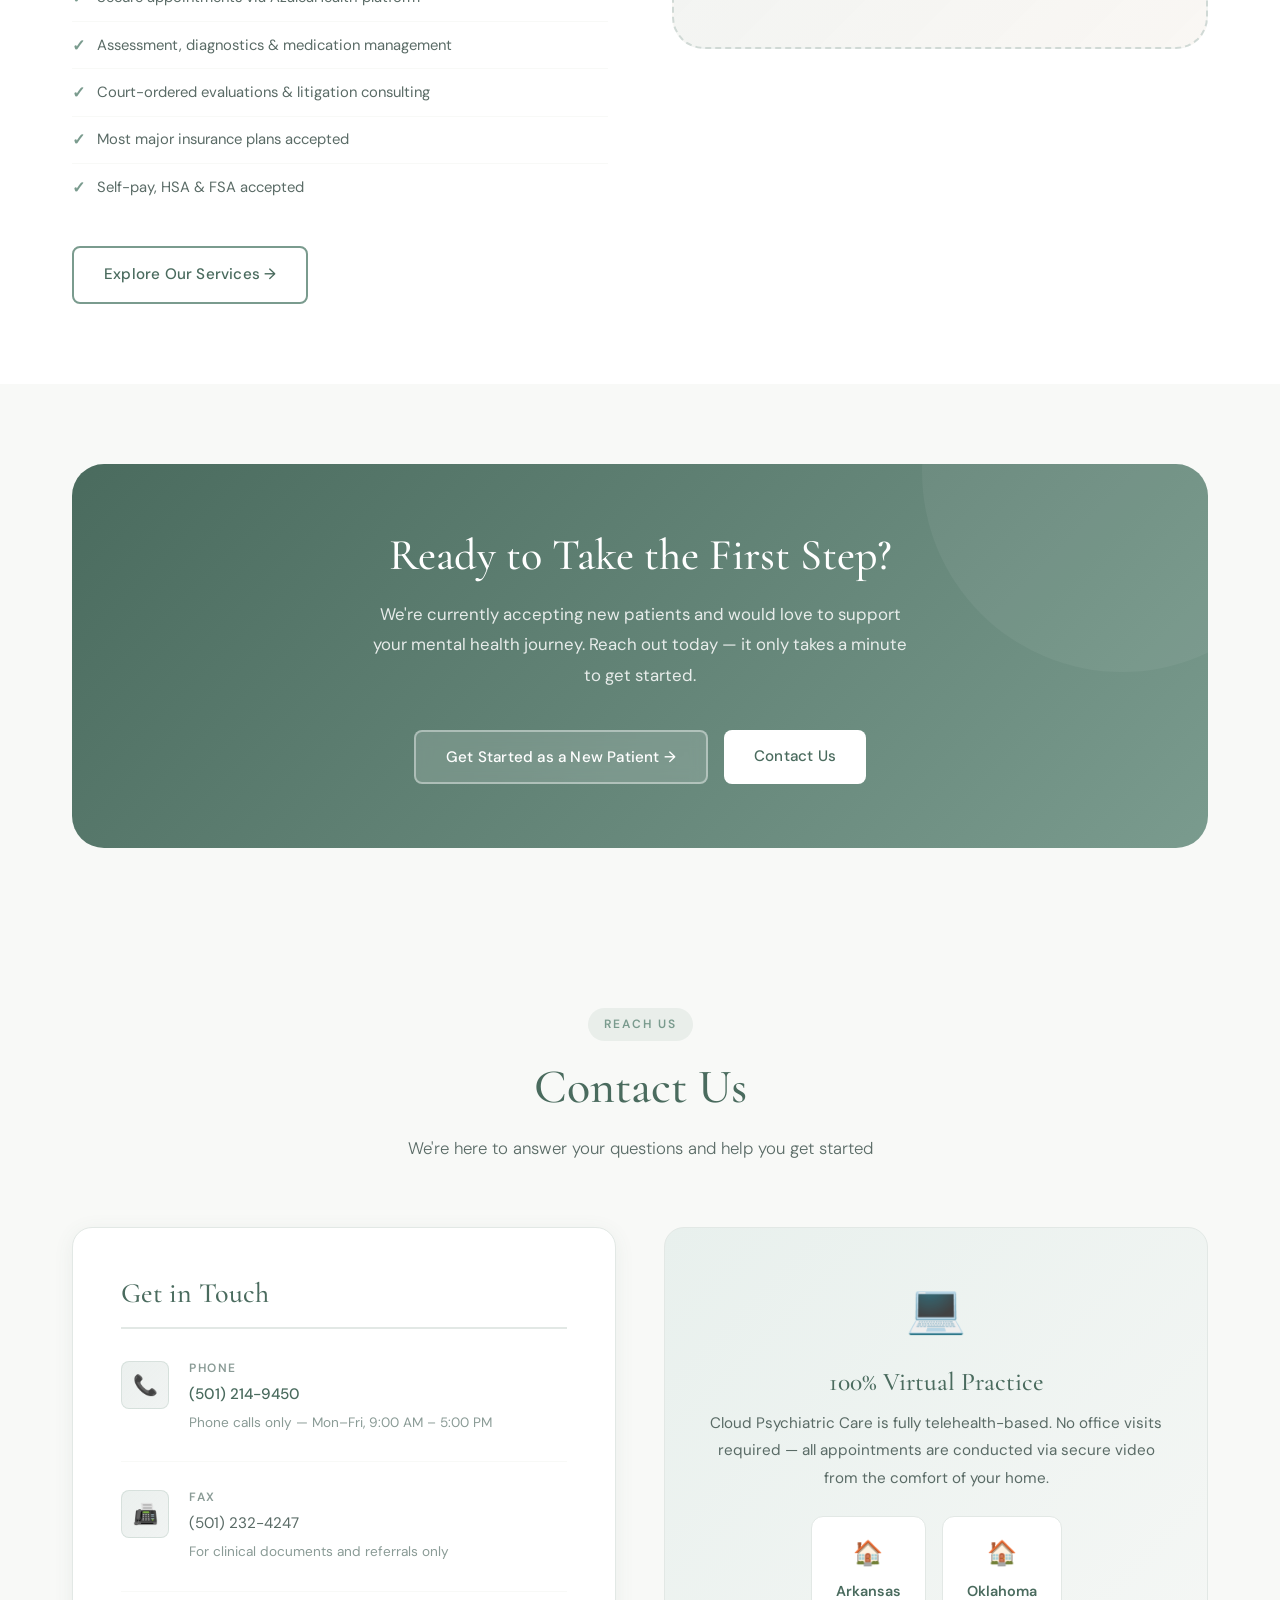
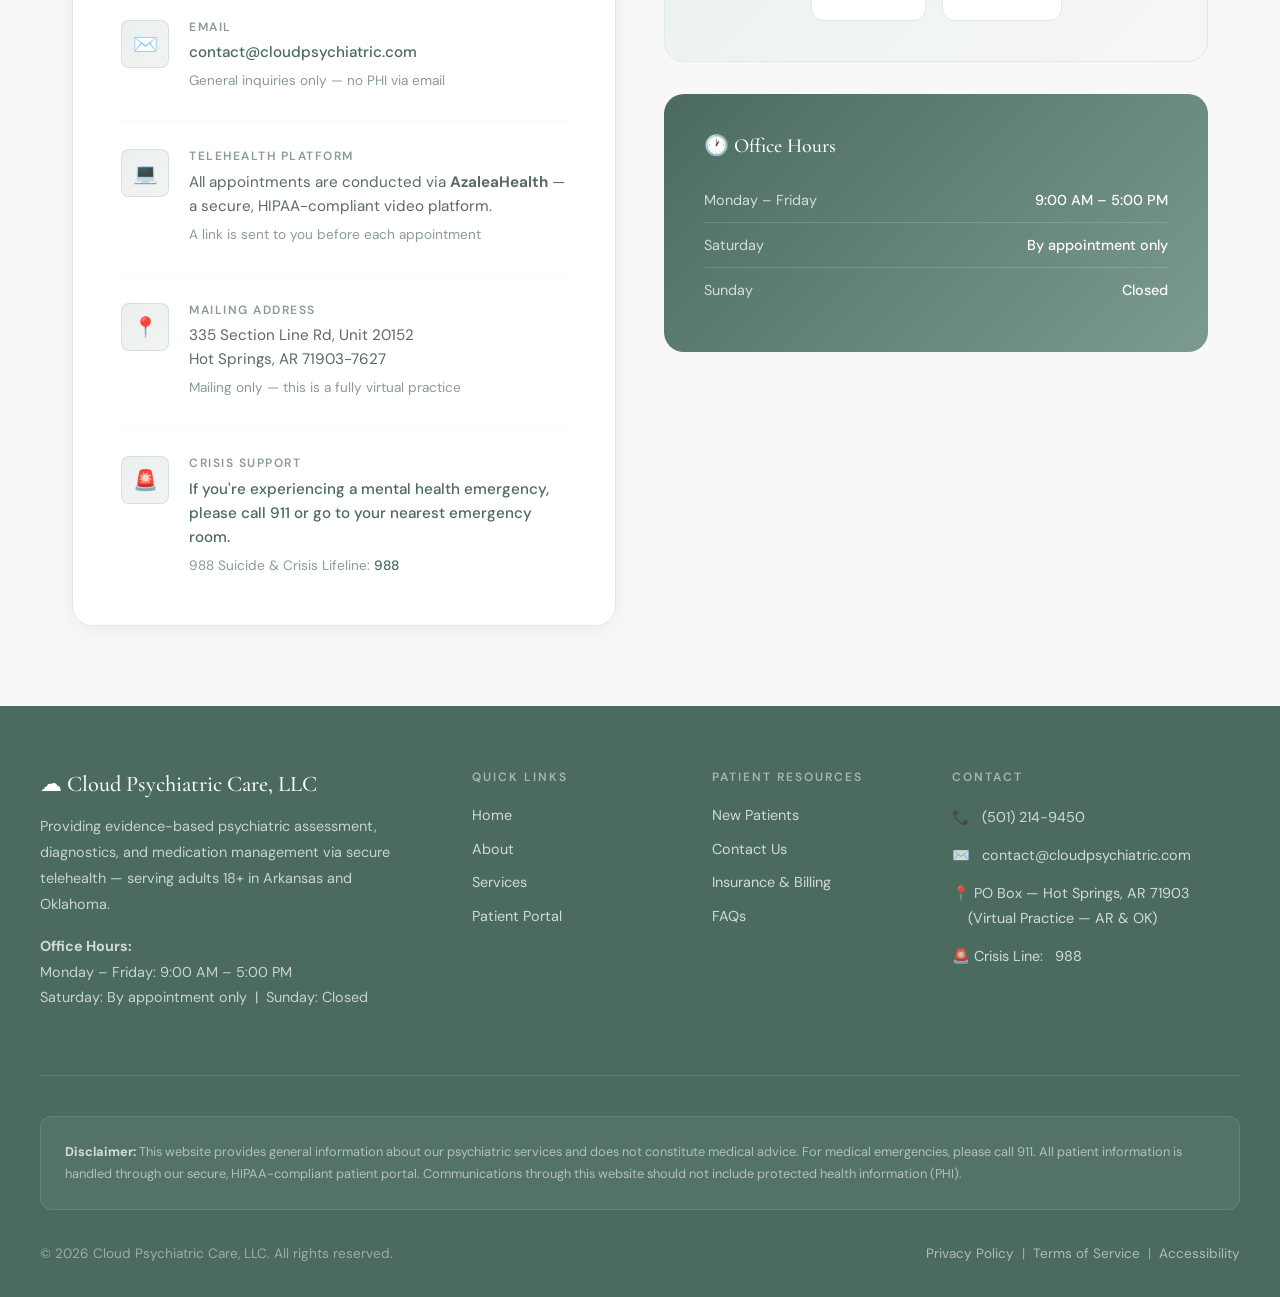
==== commit bb675062: "Bio Changes" ====
--- a/About.html
+++ b/About.html
@@ -479,7 +479,7 @@
                         <span class="badge">25+</span> Years in the Medical Field
                     </div>
                     <div class="credential-item">
-                        <span class="badge">SPEC</span> Medication Management &amp; Psychotherapy
+                        <span class="badge">SPEC</span> Medication Management
                     </div>
                     <div class="credential-item">
                         <span class="badge">FOCUS</span> Holistic Mental Wellness &amp; Inner Growth
@@ -498,7 +498,7 @@
  
                 <p>Reagan Villines, PMHNP-BC, is a board-certified Psychiatric Mental Health Nurse Practitioner with over 25 years of experience in the medical field. Throughout her career, she has remained steadfast in her dedication to helping each person she encounters become the best version of themselves.</p>
  
-                <p>Reagan takes a personalized approach to mental wellness, blending medication management, psychotherapy, and inner growth practices to help her patients thrive. She believes that true healing comes from within — with no quick fix — and that sustainable wellbeing is built through insight, intention, and consistent support.</p>
+                <p>Reagan takes a personalized approach to mental wellness, blending medication management, and inner growth practices to help her patients thrive. She believes that true healing comes from within — with no quick fix — and that sustainable wellbeing is built through insight, intention, and consistent support.</p>
  
                 <p>Her goal is to empower patients to take back control of their lives, guiding them toward clarity, balance, and lasting well-being. Reagan meets each patient where they are and walks alongside them on the journey forward.</p>
  
--- a/Cloud_Style.css
+++ b/Cloud_Style.css
@@ -38,6 +38,7 @@
 
 html {
     scroll-behavior: smooth;
+    overflow-x: hidden;
 }
 
 body {
@@ -46,6 +47,7 @@
     line-height: 1.7;
     background: var(--neutral-cream);
     overflow-x: hidden;
+    max-width: 100vw;
 }
 
 /* ── Typography ── */
@@ -875,7 +877,7 @@
         right: 0;
         background: var(--white);
         flex-direction: column;
-        padding: 1.5rem 2rem;
+        padding: 1.5rem 1rem;
         box-shadow: var(--shadow-medium);
         gap: 0.25rem;
         border-top: 1px solid var(--neutral-mid);
@@ -895,7 +897,13 @@
     }
 
     .section {
-        padding: 3.5rem 1.5rem;
+        padding: 3rem 1rem;
+    }
+
+    .container,
+    .container--wide {
+        padding: 0 1rem;
+        max-width: 100%;
     }
 
     .section-header {
@@ -912,7 +920,10 @@
         text-align: center;
     }
 
-    .btn {
+    /* Don't force full-width on every button — only standalone ones */
+    .hero-buttons .btn,
+    .portal-card .btn,
+    .cta-banner .btn {
         width: 100%;
         justify-content: center;
     }
@@ -920,22 +931,59 @@
     .contact-grid {
         grid-template-columns: 1fr;
     }
+
+    /* Portal cards stack cleanly */
+    .portal-grid {
+        grid-template-columns: 1fr;
+    }
+
+    /* Service cards stack */
+    .services-grid {
+        grid-template-columns: 1fr;
+    }
+
+    /* Why grid stacks */
+    .why-grid {
+        grid-template-columns: 1fr;
+    }
+
+    /* Welcome stats stay 2 col on mobile */
+    .welcome-stats {
+        grid-template-columns: 1fr 1fr;
+    }
 }
 
 @media (max-width: 480px) {
     .nav-container {
-        padding: 1rem;
+        padding: 0.875rem 1rem;
     }
 
     .logo-text {
-        font-size: 1.2rem;
+        font-size: 1.1rem;
+    }
+
+    .logo-text span {
+        display: none; /* hide subtitle on very small screens */
     }
 
     .page-hero {
-        padding: 4rem 1.5rem 3rem;
+        padding: 3.5rem 1rem 2.5rem;
     }
 
     .portal-card {
-        padding: 2rem 1.5rem;
-    }
-}
+        padding: 2rem 1.25rem;
+    }
+
+    .contact-info-panel {
+        padding: 2rem 1.25rem;
+    }
+
+    .hours-card {
+        padding: 1.75rem 1.25rem;
+    }
+
+    .section-title {
+        font-size: 1.75rem;
+    }
+}
+ 
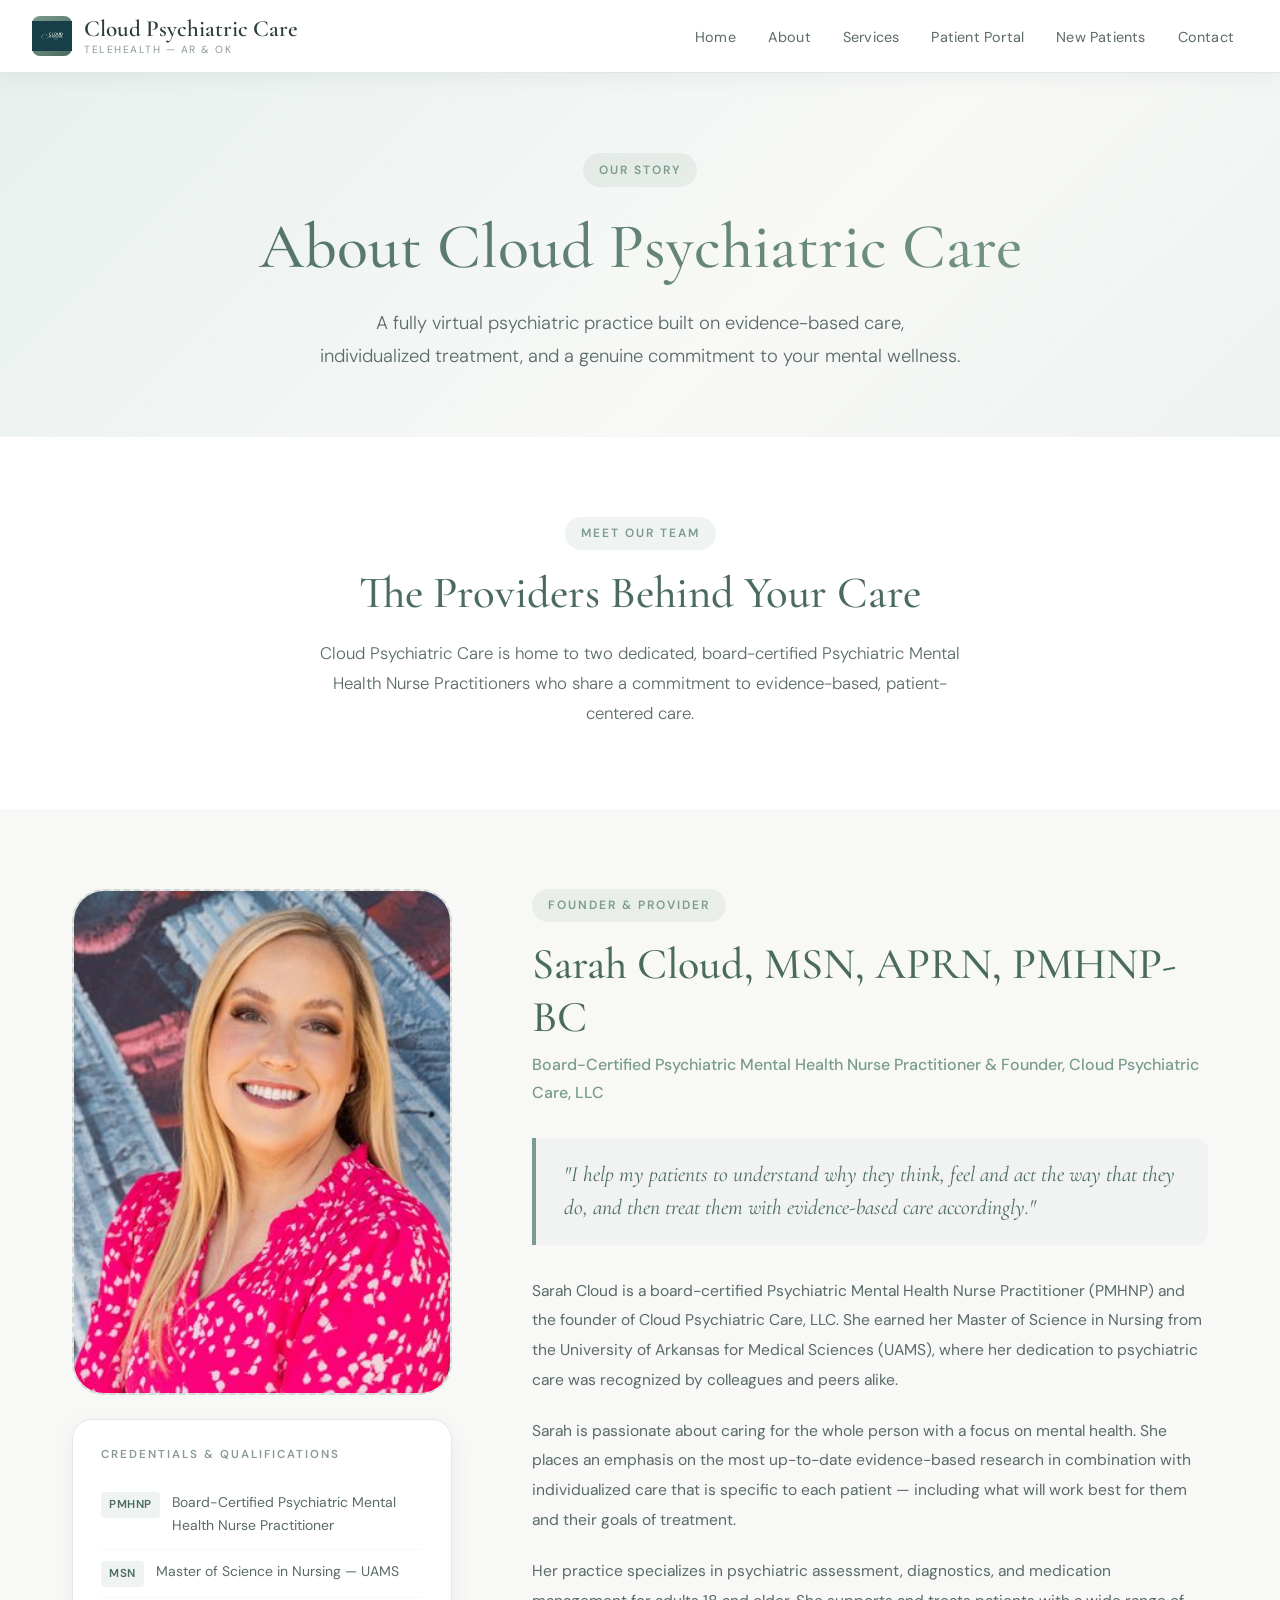
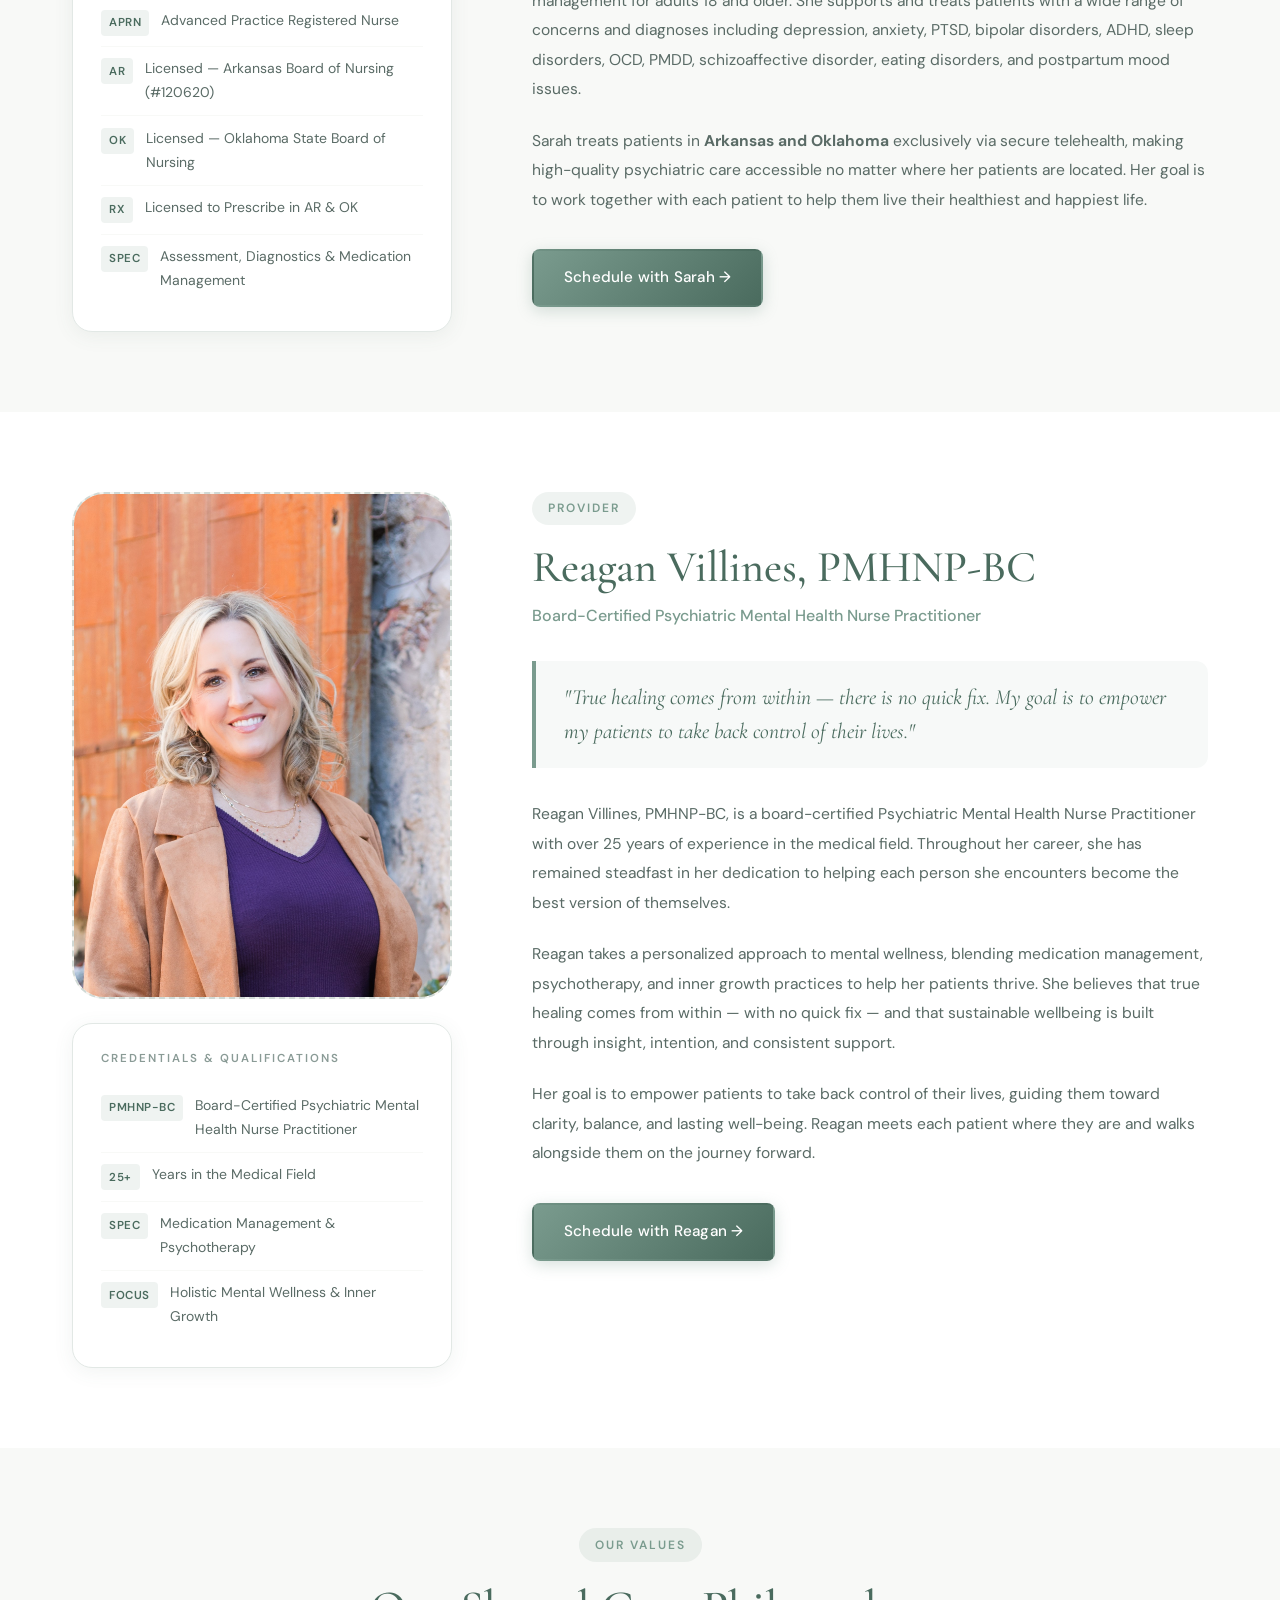
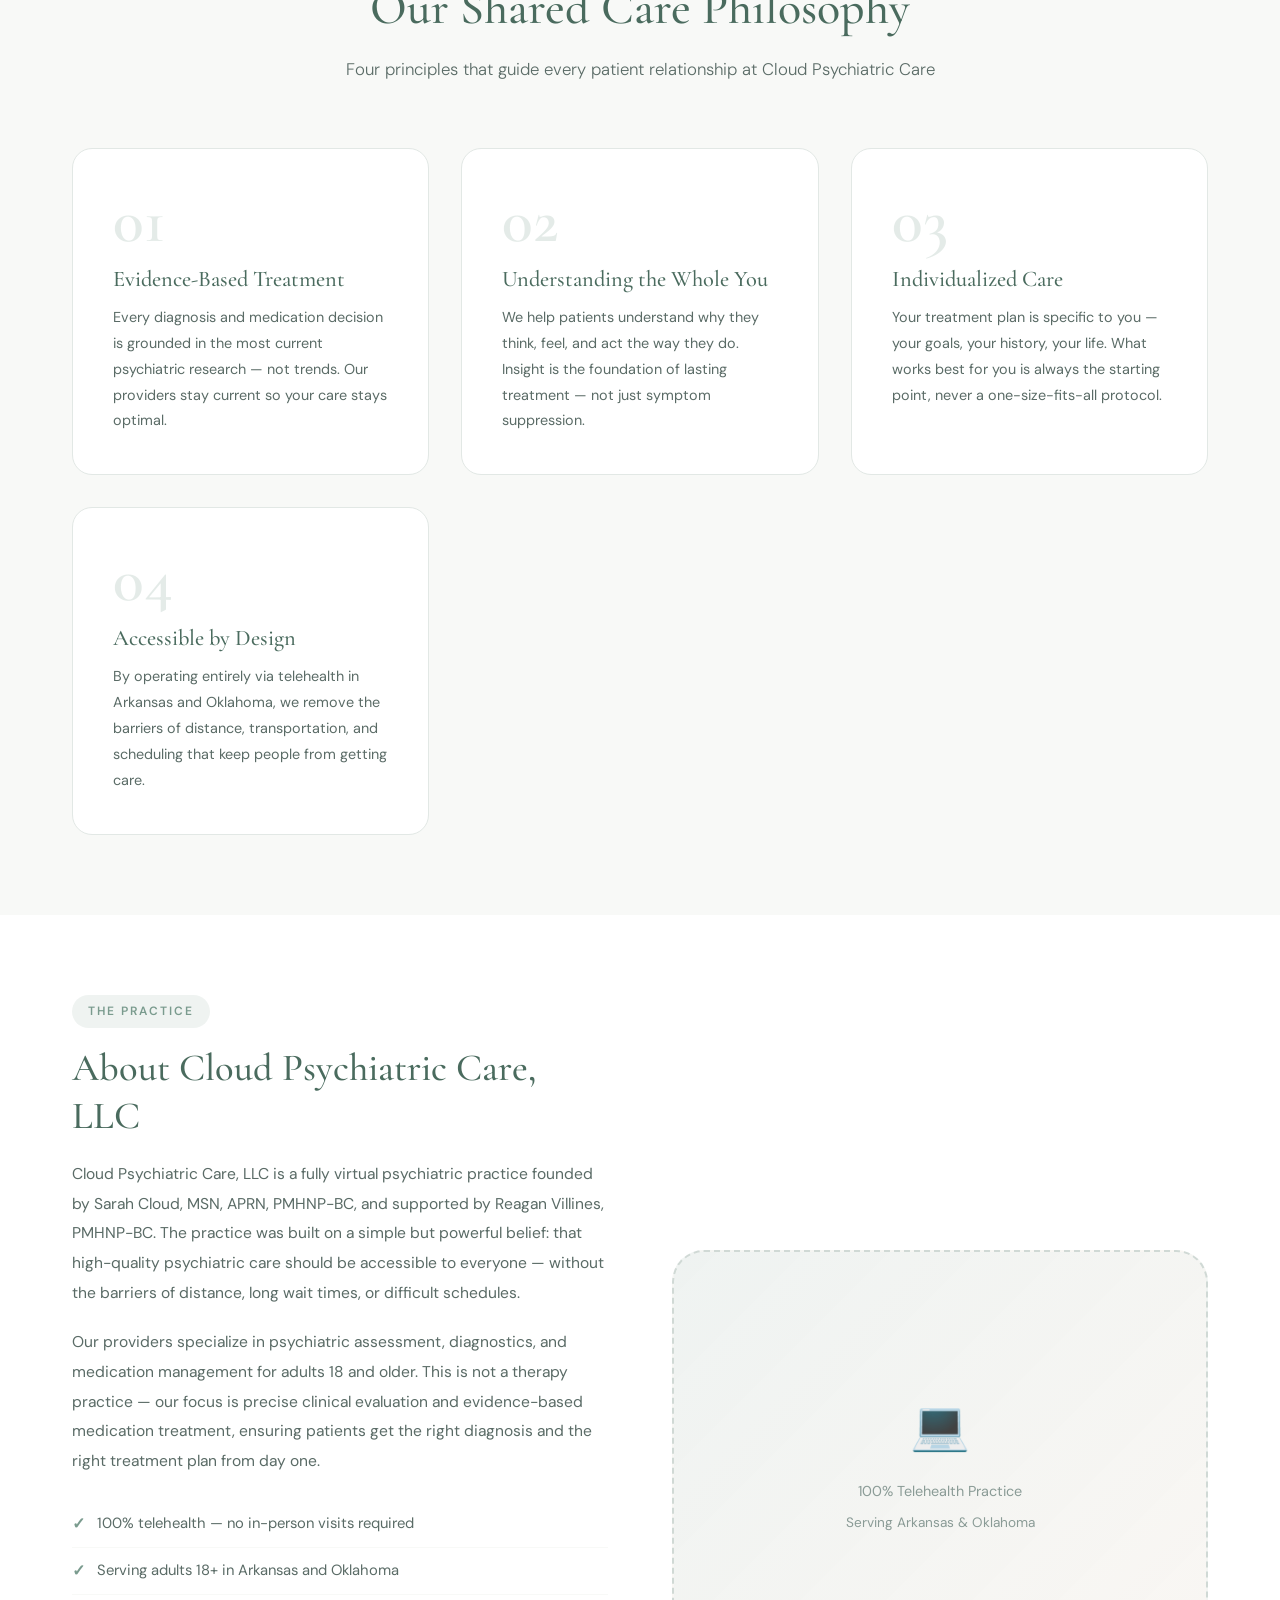
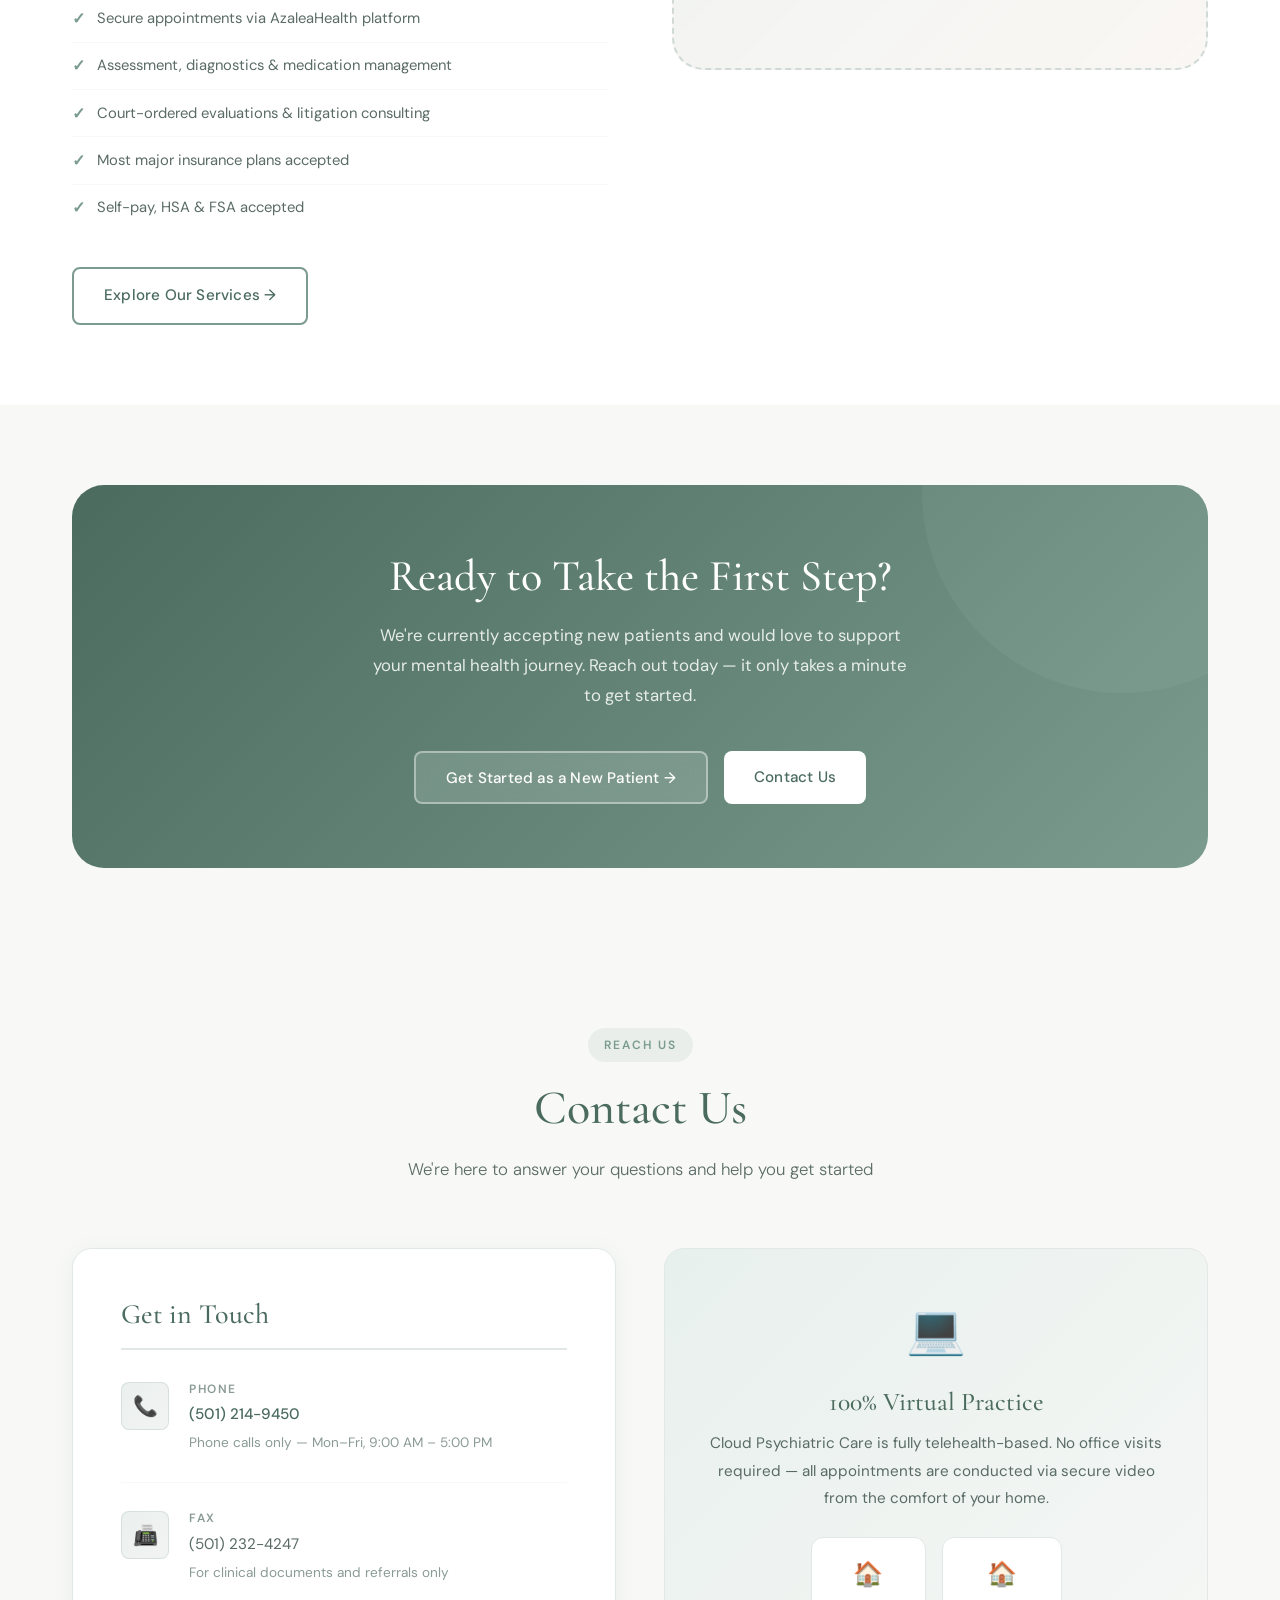
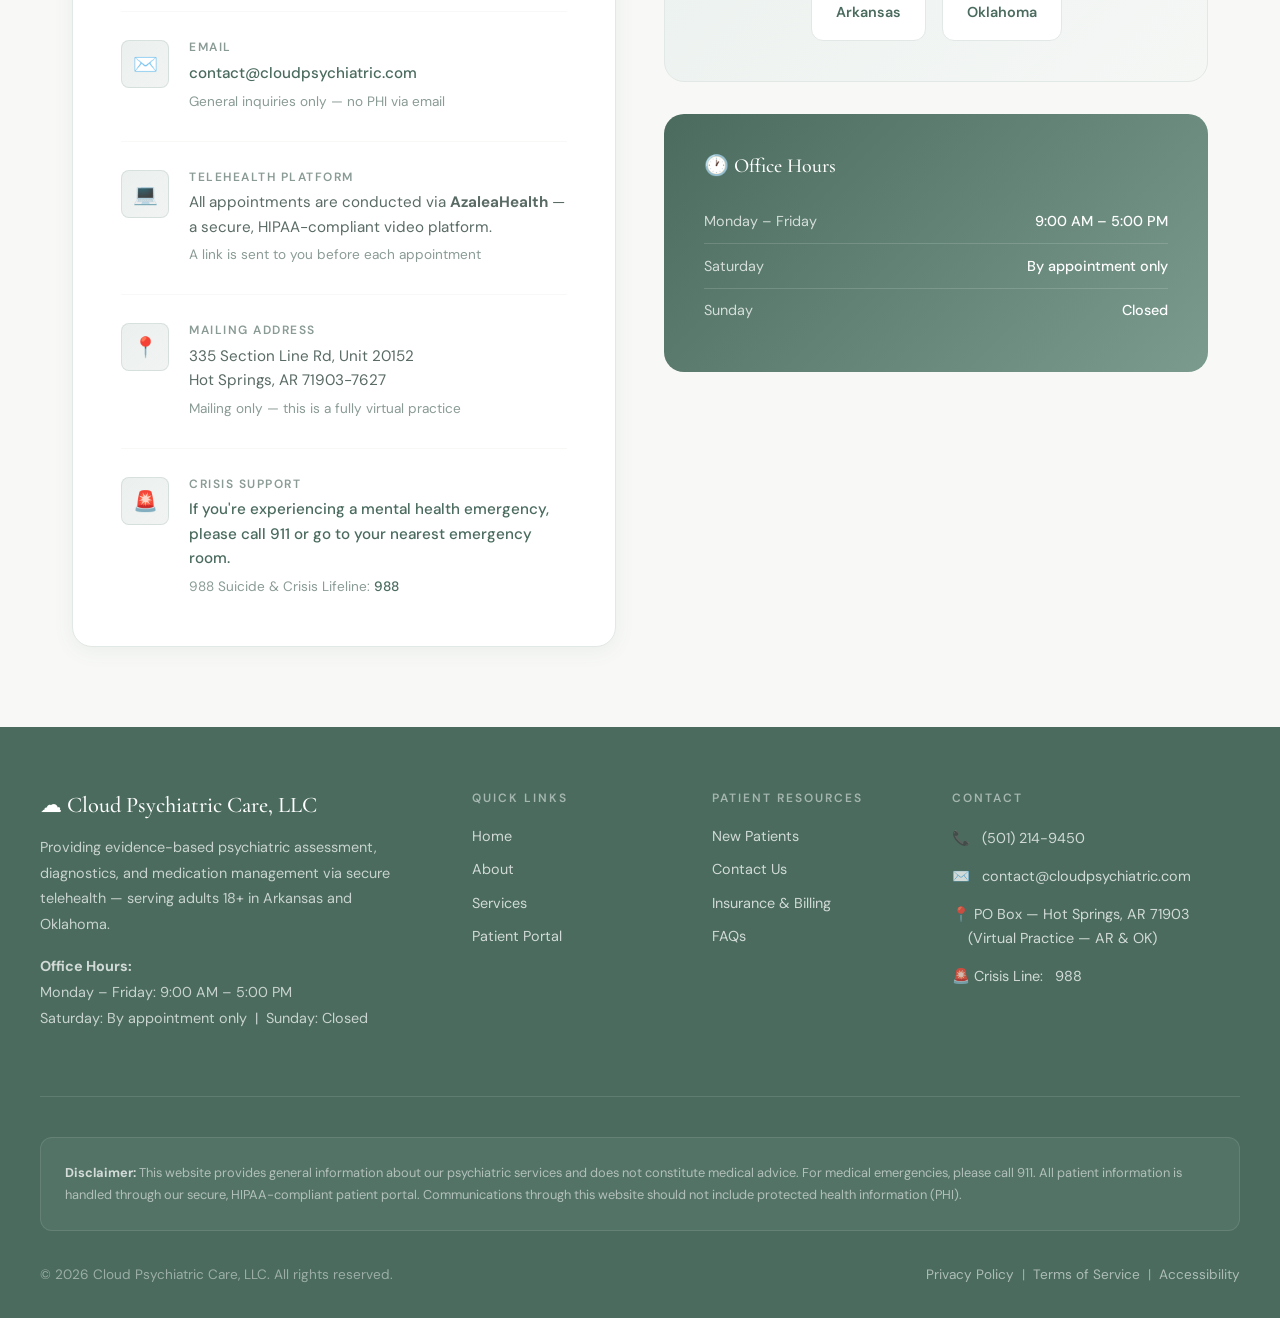
==== commit 2000ec0a: "Wording changes" ====
--- a/About.html
+++ b/About.html
@@ -1,10 +1,10 @@
-﻿<!DOCTYPE html>
+<!DOCTYPE html>
 <html lang="en">
 <head>
     <meta charset="UTF-8">
     <meta name="viewport" content="width=device-width, initial-scale=1.0">
     <title>About — Cloud Psychiatric Care, LLC</title>
-    <meta name="description" content="Meet Sarah Cloud, MSN, APRN, PMHNP — board-certified Psychiatric Mental Health Nurse Practitioner and founder of Cloud Psychiatric Care, LLC.">
+    <meta name="description" content="Meet the providers of Cloud Psychiatric Care, LLC — Sarah Cloud and Reagan Villines, board-certified Psychiatric Mental Health Nurse Practitioners delivering evidence-based telehealth care.">
     <link rel="stylesheet" href="Cloud_Style.css">
     <style>
         /* ── About-specific styles ── */
@@ -363,7 +363,7 @@
 <header class="header">
     <nav class="nav-container">
         <a href="index.html" class="logo">
-            <div class="logo-icon">☁</div>
+            <div class="logo-icon"><img src="Cloud_Psych_Logo.jpg" alt="Cloud Psychiatric Care Logo"></div>
             <div class="logo-text">
                 Cloud Psychiatric Care
                 <span>Telehealth &mdash; AR &amp; OK</span>
@@ -479,7 +479,7 @@
                         <span class="badge">25+</span> Years in the Medical Field
                     </div>
                     <div class="credential-item">
-                        <span class="badge">SPEC</span> Medication Management
+                        <span class="badge">SPEC</span> Medication Management &amp; Psychotherapy
                     </div>
                     <div class="credential-item">
                         <span class="badge">FOCUS</span> Holistic Mental Wellness &amp; Inner Growth
@@ -498,7 +498,7 @@
  
                 <p>Reagan Villines, PMHNP-BC, is a board-certified Psychiatric Mental Health Nurse Practitioner with over 25 years of experience in the medical field. Throughout her career, she has remained steadfast in her dedication to helping each person she encounters become the best version of themselves.</p>
  
-                <p>Reagan takes a personalized approach to mental wellness, blending medication management, and inner growth practices to help her patients thrive. She believes that true healing comes from within — with no quick fix — and that sustainable wellbeing is built through insight, intention, and consistent support.</p>
+                <p>Reagan takes a personalized approach to mental wellness, blending medication management, psychotherapy, and inner growth practices to help her patients thrive. She believes that true healing comes from within — with no quick fix — and that sustainable wellbeing is built through insight, intention, and consistent support.</p>
  
                 <p>Her goal is to empower patients to take back control of their lives, guiding them toward clarity, balance, and lasting well-being. Reagan meets each patient where they are and walks alongside them on the journey forward.</p>
  
@@ -737,4 +737,3 @@
             data-assistant-id="agent_9101kkfeh9w4fwbvhtevc7rwrte4"></script>
 </body>
 </html>
- 
--- a/Cloud_Style.css
+++ b/Cloud_Style.css
@@ -38,7 +38,6 @@
 
 html {
     scroll-behavior: smooth;
-    overflow-x: hidden;
 }
 
 body {
@@ -46,8 +45,14 @@
     color: var(--text-primary);
     line-height: 1.7;
     background: var(--neutral-cream);
-    overflow-x: hidden;
+    /* overflow-x on body alone breaks position:sticky on mobile;
+       handled instead with max-width on inner containers */
+}
+
+/* Prevent horizontal scroll without breaking sticky nav */
+.hero, .section, .page-hero, .footer, .header nav {
     max-width: 100vw;
+    overflow-x: clip;
 }
 
 /* ── Typography ── */
@@ -869,6 +874,13 @@
 }
 
 @media (max-width: 768px) {
+    /* Keep nav pinned to top on mobile */
+    .header {
+        position: sticky;
+        top: 0;
+        z-index: 1000;
+    }
+
     .nav-links {
         display: none;
         position: absolute;
@@ -986,4 +998,3 @@
         font-size: 1.75rem;
     }
 }
- 
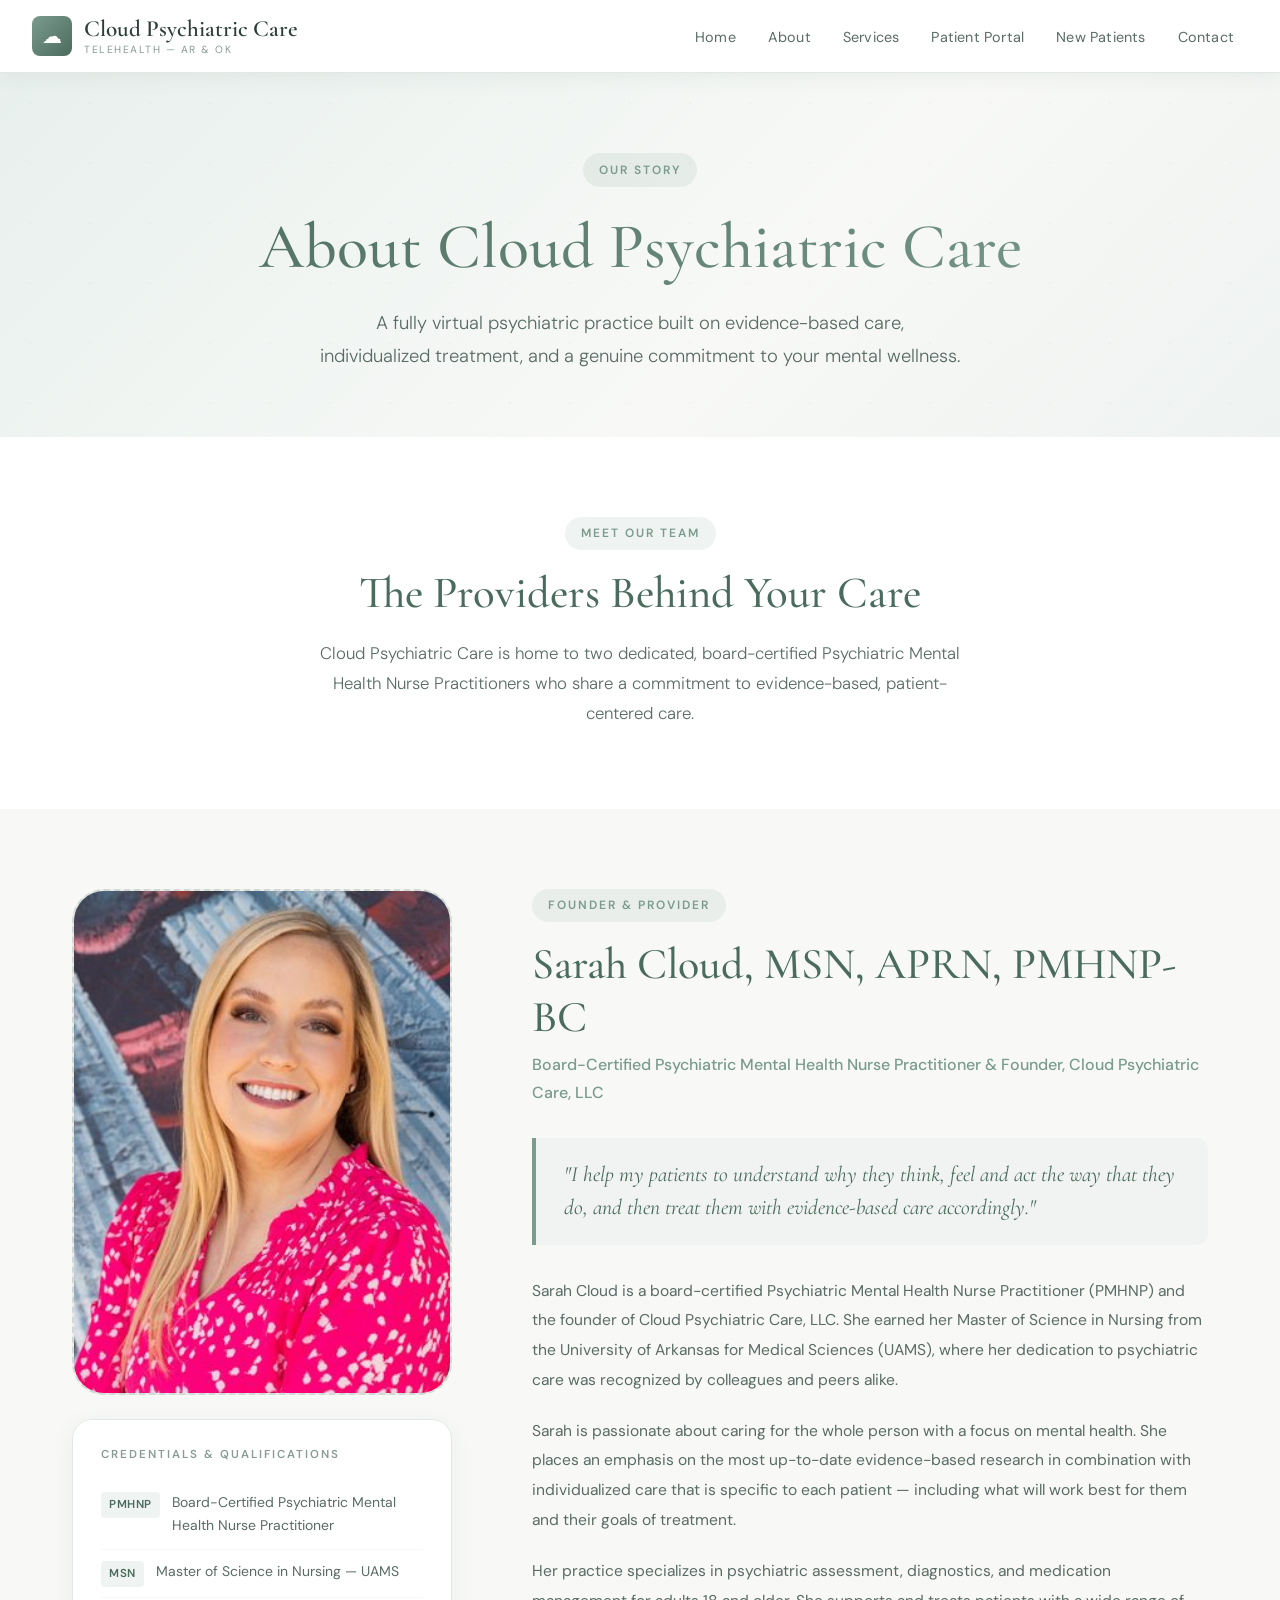
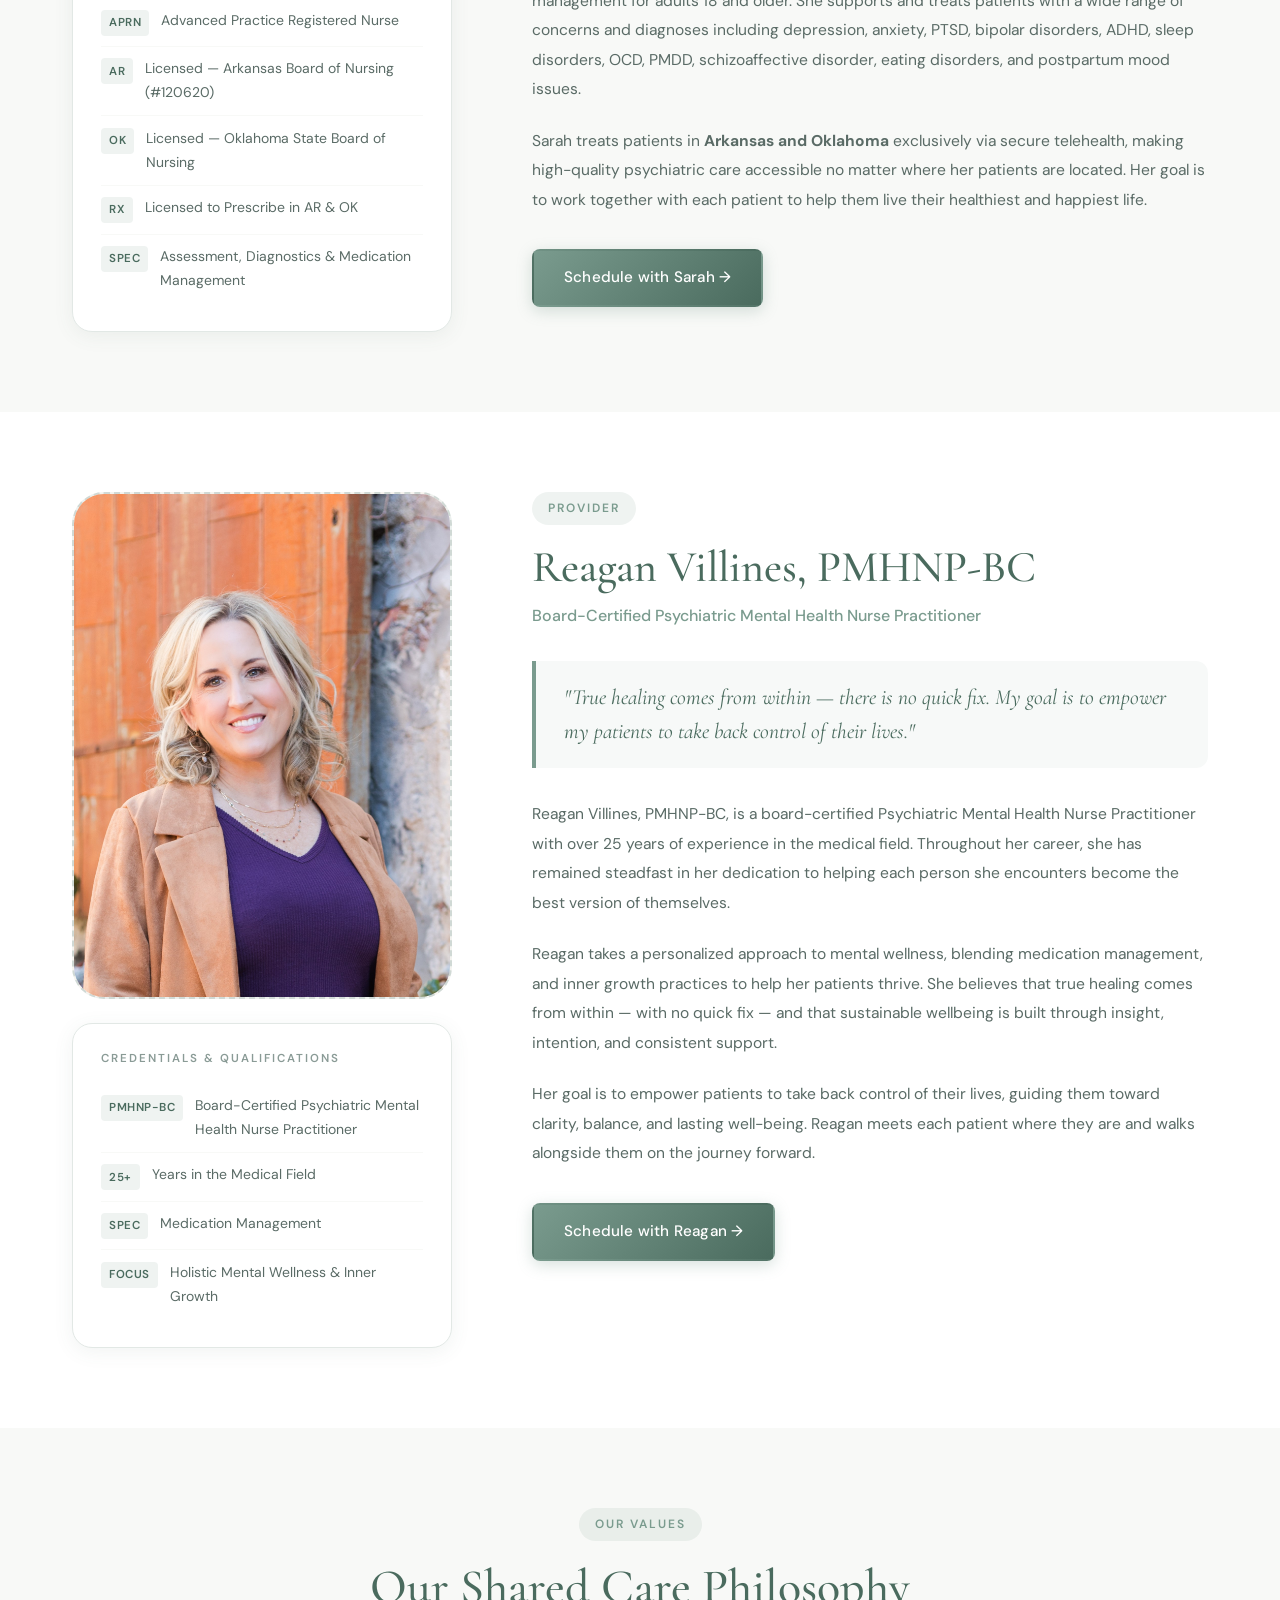
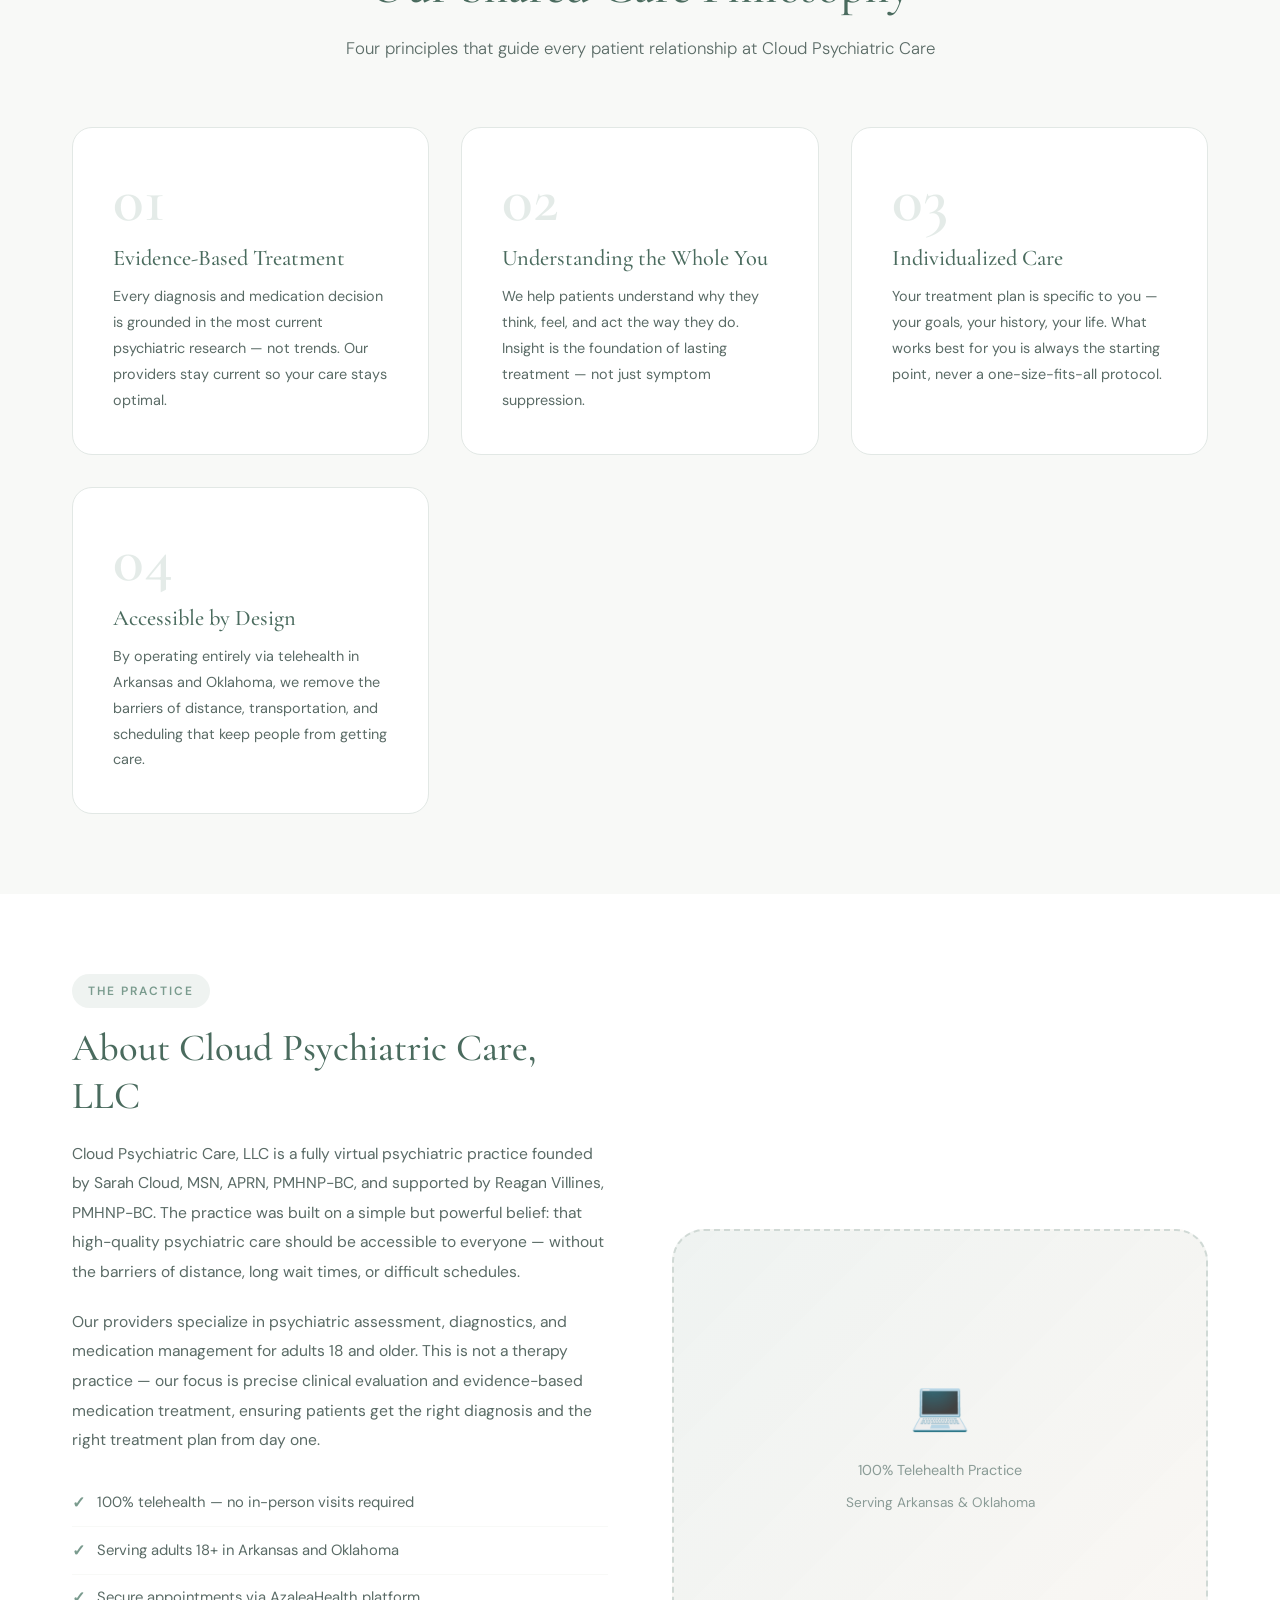
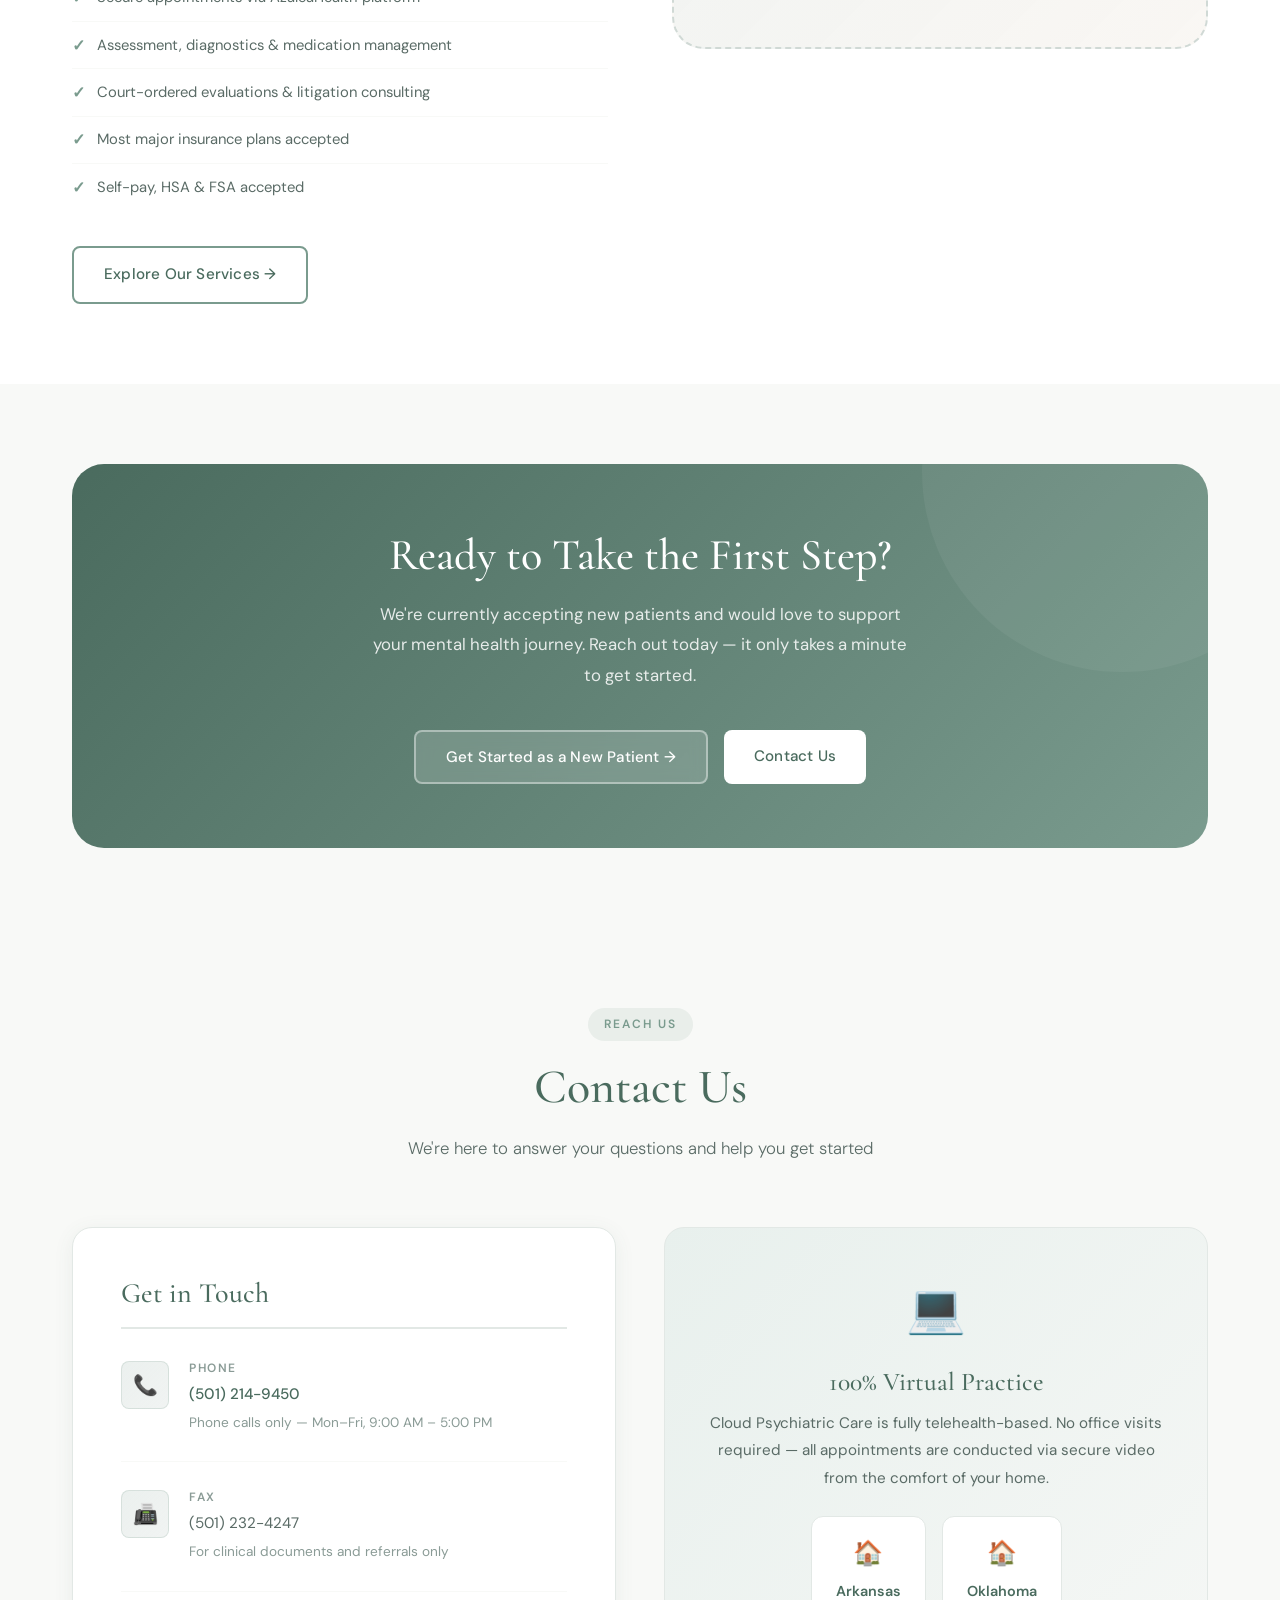
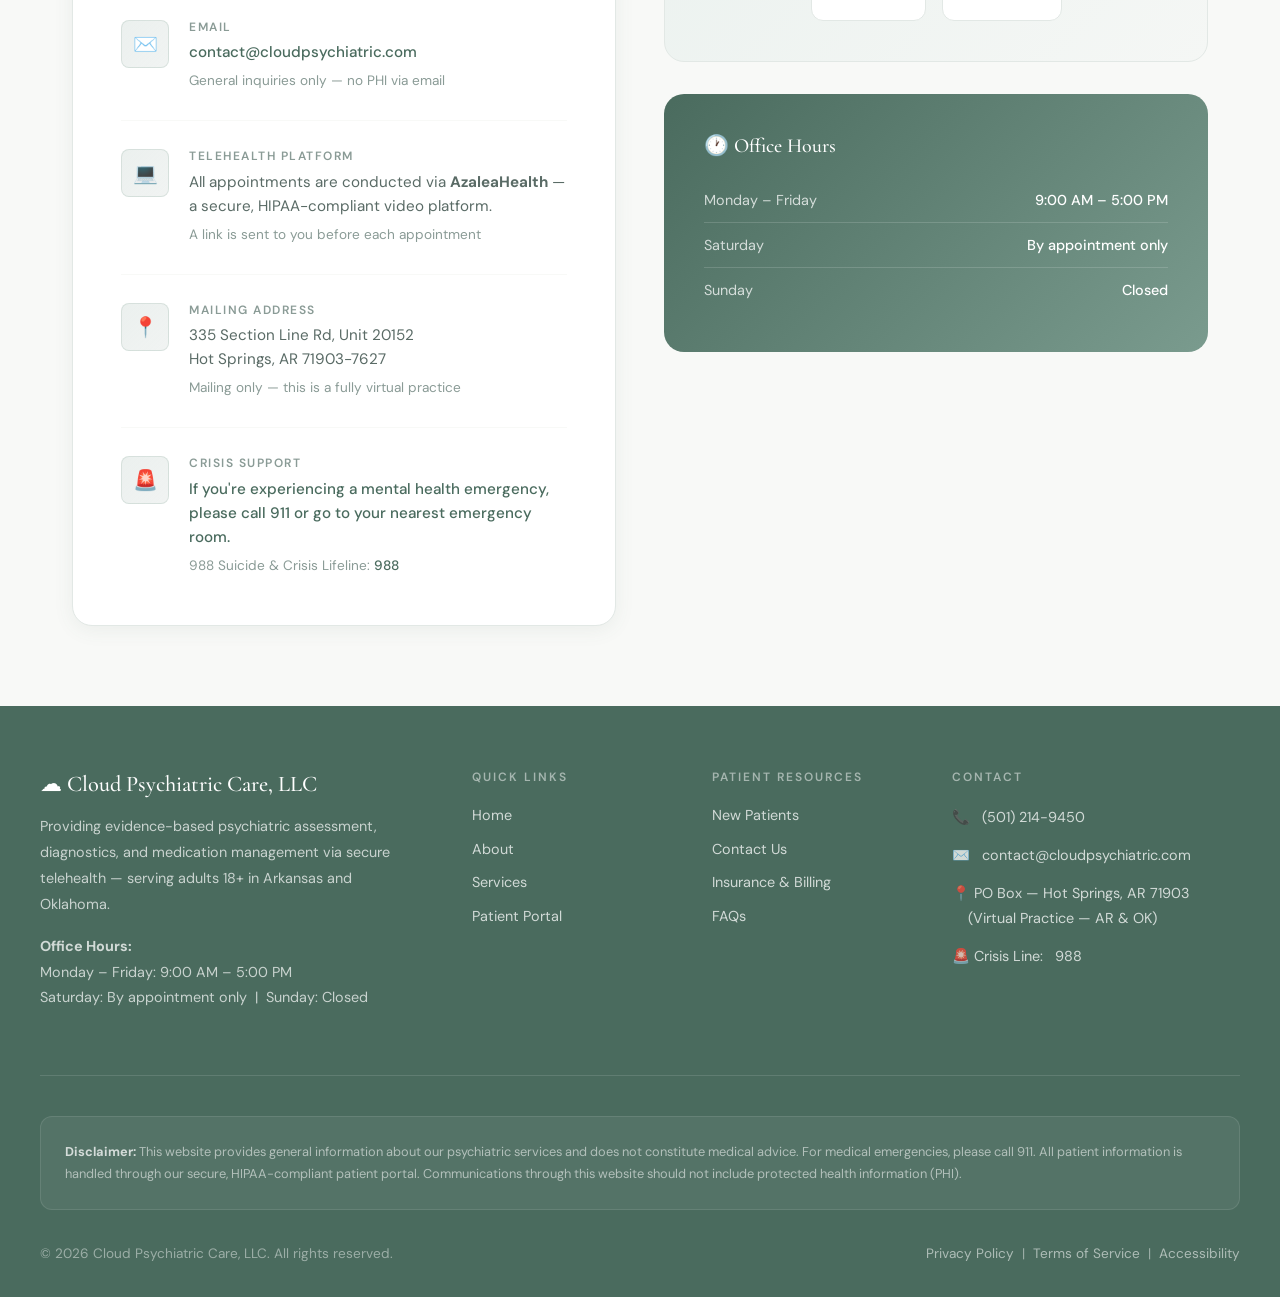
==== commit ceda6e79: "Update print statement from 'Hello' to 'Goodbye'" ====
--- a/About.html
+++ b/About.html
@@ -363,7 +363,7 @@
 <header class="header">
     <nav class="nav-container">
         <a href="index.html" class="logo">
-            <div class="logo-icon"><img src="Cloud_Psych_Logo.jpg" alt="Cloud Psychiatric Care Logo"></div>
+            <div class="logo-icon">☁</div>
             <div class="logo-text">
                 Cloud Psychiatric Care
                 <span>Telehealth &mdash; AR &amp; OK</span>
@@ -479,7 +479,7 @@
                         <span class="badge">25+</span> Years in the Medical Field
                     </div>
                     <div class="credential-item">
-                        <span class="badge">SPEC</span> Medication Management &amp; Psychotherapy
+                        <span class="badge">SPEC</span> Medication Management
                     </div>
                     <div class="credential-item">
                         <span class="badge">FOCUS</span> Holistic Mental Wellness &amp; Inner Growth
@@ -498,7 +498,7 @@
  
                 <p>Reagan Villines, PMHNP-BC, is a board-certified Psychiatric Mental Health Nurse Practitioner with over 25 years of experience in the medical field. Throughout her career, she has remained steadfast in her dedication to helping each person she encounters become the best version of themselves.</p>
  
-                <p>Reagan takes a personalized approach to mental wellness, blending medication management, psychotherapy, and inner growth practices to help her patients thrive. She believes that true healing comes from within — with no quick fix — and that sustainable wellbeing is built through insight, intention, and consistent support.</p>
+                <p>Reagan takes a personalized approach to mental wellness, blending medication management, and inner growth practices to help her patients thrive. She believes that true healing comes from within — with no quick fix — and that sustainable wellbeing is built through insight, intention, and consistent support.</p>
  
                 <p>Her goal is to empower patients to take back control of their lives, guiding them toward clarity, balance, and lasting well-being. Reagan meets each patient where they are and walks alongside them on the journey forward.</p>
  
--- a/Cloud_Style.css
+++ b/Cloud_Style.css
@@ -1,4 +1,4 @@
-﻿/* ============================================================
+/* ============================================================
    Cloud Psychiatry — Shared Stylesheet
    ============================================================ */
 
@@ -49,8 +49,11 @@
        handled instead with max-width on inner containers */
 }
 
-/* Prevent horizontal scroll without breaking sticky nav */
-.hero, .section, .page-hero, .footer, .header nav {
+/* Prevent horizontal scroll from wide decorative elements only —
+   NOT applied to .section/.fade-in-section, since overflow-x:clip
+   on those interferes with the IntersectionObserver fade-in on mobile
+   and can leave sections permanently invisible. */
+.hero, .page-hero, .footer, .header nav {
     max-width: 100vw;
     overflow-x: clip;
 }
